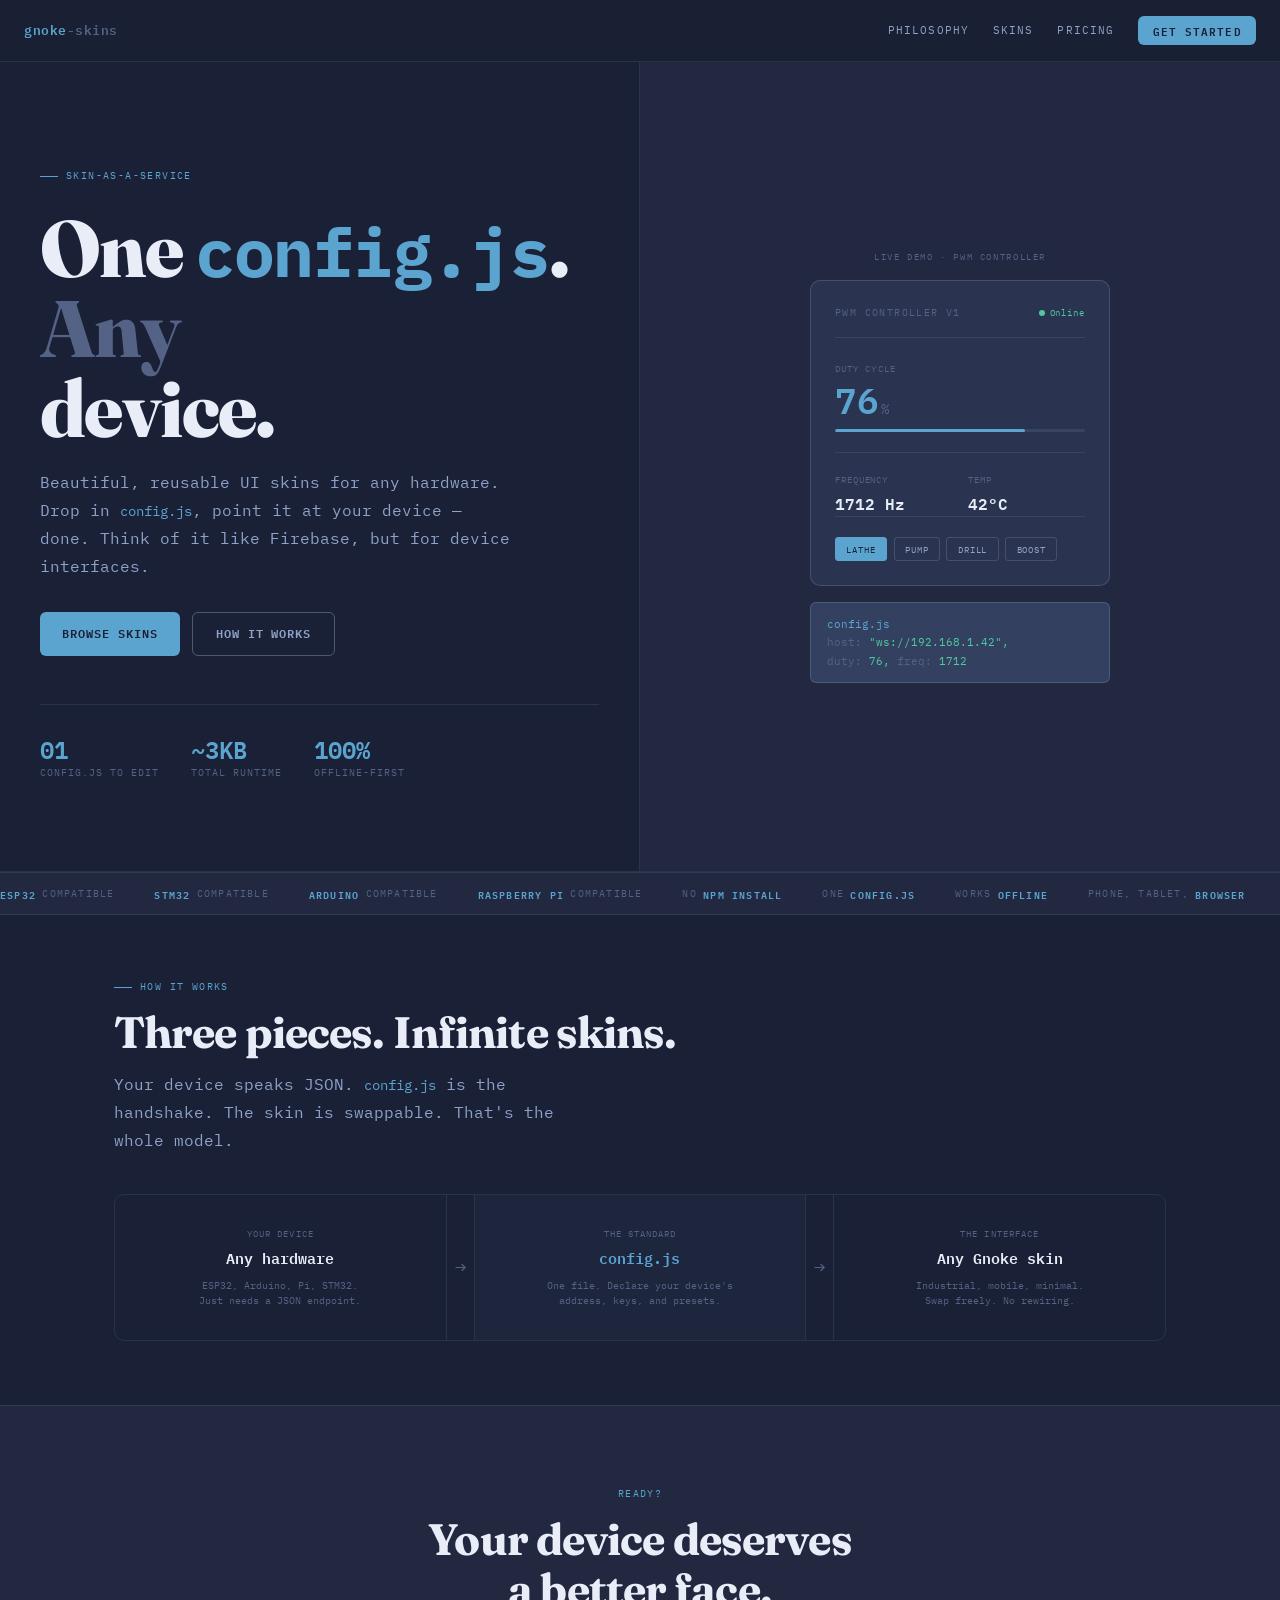
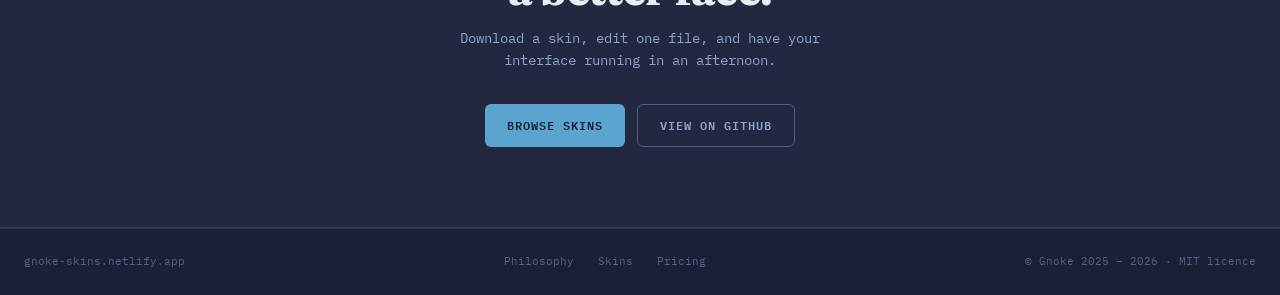
==== index.html @ 3c382c0d "Add files via upload" ====
<!DOCTYPE html>
<html lang="en">
<head>
  <meta charset="UTF-8">
  <meta name="viewport" content="width=device-width, initial-scale=1.0">
  <title>gnoke-skins — UI Skins for Any Device</title>
  <meta name="description" content="Beautiful, reusable UI skins for any hardware. Drop in config.js, connect any device. Like Firebase — but for device interfaces.">
  <link rel="preconnect" href="https://fonts.googleapis.com">
  <link rel="preconnect" href="https://fonts.gstatic.com" crossorigin>
  <link href="https://fonts.googleapis.com/css2?family=IBM+Plex+Mono:wght@400;600&family=Fraunces:opsz,wght@9..144,400;9..144,700;9..144,800&display=swap" rel="stylesheet">
  <link rel="stylesheet" href="theme.css">
  <style>
    /* ── Home-only styles ──────────────────────────────── */

    .hero {
      display: grid;
      grid-template-columns: 1fr 1fr;
      min-height: 90vh;
      border-bottom: 0.5px solid var(--border);
    }
    .hero-content {
      padding: 4rem 2.5rem 3rem;
      display: flex;
      flex-direction: column;
      justify-content: center;
      border-right: 0.5px solid var(--border);
    }
    .hero-content h1 { margin: 0.75rem 0 1.25rem; }
    .hero-content h1 .dim { color: var(--text3); }
    .hero-btn-row { display: flex; gap: 0.75rem; flex-wrap: wrap; margin-top: 2rem; }
    .hero-stats {
      display: flex; gap: 2rem;
      margin-top: 3rem;
      padding-top: 2rem;
      border-top: 0.5px solid var(--border);
    }
    .stat-n { font-size: 1.5rem; font-weight: 600; color: var(--accent); line-height: 1; }
    .stat-l { font-size: 10px; letter-spacing: 0.1em; text-transform: uppercase; color: var(--text3); margin-top: 4px; }

    .hero-demo {
      background: var(--bg2);
      display: flex;
      flex-direction: column;
      align-items: center;
      justify-content: center;
      padding: 3rem 2rem;
      gap: 1rem;
    }
    .demo-eyebrow {
      font-size: 9px; letter-spacing: 0.18em; text-transform: uppercase;
      color: var(--text3); text-align: center;
    }

    .skin-widget {
      width: 100%; max-width: 300px;
      background: var(--bg3);
      border: 0.5px solid var(--border2);
      border-radius: var(--rlg);
      padding: 1.5rem;
    }
    .sw-header {
      display: flex; align-items: center; justify-content: space-between;
      margin-bottom: 1.5rem; padding-bottom: 1rem;
      border-bottom: 0.5px solid var(--border);
    }
    .sw-title { font-size: 10px; letter-spacing: 0.14em; text-transform: uppercase; color: var(--text3); }
    .sw-online { display: flex; align-items: center; gap: 5px; font-size: 9px; letter-spacing: 0.1em; color: var(--green); }
    .sw-dot {
      width: 6px; height: 6px; border-radius: 50%; background: var(--green);
      animation: blink 2s ease-in-out infinite;
    }
    @keyframes blink { 0%,100%{opacity:1} 50%{opacity:0.25} }

    .sw-metric { margin-bottom: 1.25rem; }
    .sw-label { font-size: 9px; letter-spacing: 0.12em; text-transform: uppercase; color: var(--text3); margin-bottom: 5px; }
    .sw-val { font-size: 2.25rem; font-weight: 600; color: var(--accent); line-height: 1; }
    .sw-unit { font-size: 0.9rem; color: var(--text3); margin-left: 2px; }
    .sw-bar-track { height: 3px; background: var(--border); border-radius: 2px; margin-top: 8px; overflow: hidden; }
    .sw-bar-fill  { height: 100%; background: var(--accent); border-radius: 2px; transition: width 0.5s ease; }

    .sw-row {
      display: grid; grid-template-columns: 1fr 1fr; gap: 1rem;
      padding-top: 1.25rem; border-top: 0.5px solid var(--border);
    }
    .sw-mini-label { font-size: 9px; letter-spacing: 0.1em; text-transform: uppercase; color: var(--text3); }
    .sw-mini-val   { font-size: 1rem; font-weight: 600; color: var(--text); margin-top: 3px; }

    .sw-presets {
      display: flex; gap: 0.4rem; flex-wrap: wrap;
      padding-top: 1.25rem; border-top: 0.5px solid var(--border);
    }
    .sw-preset {
      font-size: 9px; letter-spacing: 0.1em; text-transform: uppercase;
      padding: 0.35rem 0.65rem;
      border: 0.5px solid var(--border2);
      border-radius: 3px; color: var(--text2);
      cursor: pointer; transition: all 0.15s; background: none;
      font-family: var(--mono);
    }
    .sw-preset:hover, .sw-preset.active {
      background: var(--accent); color: #1a2035; border-color: var(--accent);
    }

    /* config.js chip */
    .config-chip {
      background: var(--bg4); border: 0.5px solid var(--border2);
      border-radius: var(--r); padding: 0.7rem 1rem;
      font-size: 11px; color: var(--green); line-height: 1.7;
      width: 100%; max-width: 300px;
    }
    .config-key   { color: var(--text3); }
    .config-fname { color: var(--accent); }

    /* ── How it works — 3-col flow ─────────────────────── */
    .how-grid {
      display: grid;
      grid-template-columns: 1fr auto 1fr auto 1fr;
      align-items: center;
      gap: 0;
      border: 0.5px solid var(--border);
      border-radius: var(--rlg);
      overflow: hidden;
      margin-top: 2.5rem;
    }
    .how-node {
      padding: 2rem 1.5rem;
      text-align: center;
    }
    .how-node.hi { background: rgba(91,164,207,0.05); }
    .how-arrow {
      padding: 0 0.5rem;
      color: var(--text3); font-size: 1.2rem;
      border-left: 0.5px solid var(--border);
      border-right: 0.5px solid var(--border);
      align-self: stretch;
      display: flex; align-items: center; justify-content: center;
    }
    .how-label {
      font-size: 9px; letter-spacing: 0.12em; text-transform: uppercase;
      color: var(--text3); margin-bottom: 6px;
    }
    .how-name { font-size: 0.95rem; font-weight: 600; color: var(--text); }
    .how-node.hi .how-name { color: var(--accent); }
    .how-detail { font-size: 10px; color: var(--text3); margin-top: 6px; line-height: 1.5; }

    @media (max-width: 800px) {
      .hero { grid-template-columns: 1fr; min-height: auto; }
      .hero-content { border-right: none; border-bottom: 0.5px solid var(--border); padding: 3rem 1.5rem 2.5rem; }
      .hero-demo { padding: 2.5rem 1.5rem; }
      .how-grid { grid-template-columns: 1fr; }
      .how-arrow { display: none; }
      .how-node { border-bottom: 0.5px solid var(--border); }
      .how-node:last-child { border-bottom: none; }
    }
    @media (max-width: 480px) {
      .hero-stats { gap: 1.5rem; }
    }
  </style>
</head>
<body>

  <!-- NAV -->
  <nav class="site-nav">
    <a class="nav-logo" href="/">gnoke<span>-skins</span></a>
    <div class="nav-links">
      <a href="/philosophy/">Philosophy</a>
      <a href="/skins/">Skins</a>
      <a href="/pricing/">Pricing</a>
      <a href="/pricing/" class="nav-cta">Get started</a>
    </div>
    <button class="nav-hamburger" aria-label="Open menu" aria-expanded="false">
      <span></span><span></span><span></span>
    </button>
  </nav>

  <div class="nav-drawer">
    <a href="/philosophy/">Philosophy</a>
    <a href="/skins/">Skins</a>
    <a href="/pricing/">Pricing</a>
    <a href="/pricing/">Get started →</a>
  </div>

  <main>

    <!-- HERO -->
    <section class="hero">
      <div class="hero-content">
        <div class="tag">Skin-as-a-Service</div>
        <h1>One <code>config.js</code>.<br><span class="dim">Any</span><br>device.</h1>
        <p class="lead">
          Beautiful, reusable UI skins for any hardware.
          Drop in <code>config.js</code>, point it at your device — done.
          Think of it like Firebase, but for device interfaces.
        </p>
        <div class="hero-btn-row">
          <a class="btn btn-primary" href="/skins/">Browse skins</a>
          <a class="btn btn-ghost"   href="/philosophy/">How it works</a>
        </div>
        <div class="hero-stats">
          <div>
            <div class="stat-n">01</div>
            <div class="stat-l">config.js to edit</div>
          </div>
          <div>
            <div class="stat-n">~3KB</div>
            <div class="stat-l">Total runtime</div>
          </div>
          <div>
            <div class="stat-n">100%</div>
            <div class="stat-l">Offline-first</div>
          </div>
        </div>
      </div>

      <!-- LIVE DEMO SKIN -->
      <div class="hero-demo">
        <div class="demo-eyebrow">Live demo · PWM Controller</div>
        <div class="skin-widget">
          <div class="sw-header">
            <div class="sw-title">PWM Controller v1</div>
            <div class="sw-online"><div class="sw-dot"></div>Online</div>
          </div>
          <div class="sw-metric">
            <div class="sw-label">Duty cycle</div>
            <div><span class="sw-val" id="dv">75</span><span class="sw-unit">%</span></div>
            <div class="sw-bar-track"><div class="sw-bar-fill" id="db" style="width:75%"></div></div>
          </div>
          <div class="sw-row">
            <div>
              <div class="sw-mini-label">Frequency</div>
              <div class="sw-mini-val"><span id="fv">1200</span> Hz</div>
            </div>
            <div>
              <div class="sw-mini-label">Temp</div>
              <div class="sw-mini-val"><span id="tv">34</span>°C</div>
            </div>
          </div>
          <div class="sw-presets">
            <button class="sw-preset active" onclick="demoPreset(45,this)">Lathe</button>
            <button class="sw-preset"        onclick="demoPreset(80,this)">Pump</button>
            <button class="sw-preset"        onclick="demoPreset(60,this)">Drill</button>
            <button class="sw-preset"        onclick="demoPreset(95,this)">Boost</button>
          </div>
        </div>
        <div class="config-chip">
          <span class="config-fname">config.js</span><br>
          <span class="config-key">host:</span> <span>"ws://192.168.1.42"</span>,<br>
          <span class="config-key">duty:</span> <span id="jd">75</span>, <span class="config-key">freq:</span> <span id="jf">1200</span>
        </div>
      </div>
    </section>

    <!-- TICKER -->
    <div class="ticker-wrap">
      <div class="ticker-inner">
        <span class="ticker-item"><b>ESP32</b> compatible</span>
        <span class="ticker-item"><b>STM32</b> compatible</span>
        <span class="ticker-item"><b>Arduino</b> compatible</span>
        <span class="ticker-item"><b>Raspberry Pi</b> compatible</span>
        <span class="ticker-item">No <b>npm install</b></span>
        <span class="ticker-item">One <b>config.js</b></span>
        <span class="ticker-item">Works <b>offline</b></span>
        <span class="ticker-item">Phone, tablet, <b>browser</b></span>
        <span class="ticker-item">One <b>HTML file</b></span>
        <span class="ticker-item">Device stays <b>untouched</b></span>
        <!-- duplicate for seamless loop -->
        <span class="ticker-item"><b>ESP32</b> compatible</span>
        <span class="ticker-item"><b>STM32</b> compatible</span>
        <span class="ticker-item"><b>Arduino</b> compatible</span>
        <span class="ticker-item"><b>Raspberry Pi</b> compatible</span>
        <span class="ticker-item">No <b>npm install</b></span>
        <span class="ticker-item">One <b>config.js</b></span>
        <span class="ticker-item">Works <b>offline</b></span>
        <span class="ticker-item">Phone, tablet, <b>browser</b></span>
        <span class="ticker-item">One <b>HTML file</b></span>
        <span class="ticker-item">Device stays <b>untouched</b></span>
      </div>
    </div>

    <!-- HOW IT WORKS -->
    <div class="section">
      <div class="tag">How it works</div>
      <h2>Three pieces. Infinite skins.</h2>
      <p class="lead" style="margin-top:0.75rem">
        Your device speaks JSON. <code>config.js</code> is the handshake. The skin is swappable. That's the whole model.
      </p>
      <div class="how-grid">
        <div class="how-node">
          <div class="how-label">Your device</div>
          <div class="how-name">Any hardware</div>
          <div class="how-detail">ESP32, Arduino, Pi, STM32.<br>Just needs a JSON endpoint.</div>
        </div>
        <div class="how-arrow">→</div>
        <div class="how-node hi">
          <div class="how-label">The standard</div>
          <div class="how-name">config.js</div>
          <div class="how-detail">One file. Declare your device's<br>address, keys, and presets.</div>
        </div>
        <div class="how-arrow">→</div>
        <div class="how-node">
          <div class="how-label">The interface</div>
          <div class="how-name">Any Gnoke skin</div>
          <div class="how-detail">Industrial, mobile, minimal.<br>Swap freely. No rewiring.</div>
        </div>
      </div>
    </div>

    <!-- CTA BAND -->
    <div class="cta-band">
      <div class="tag center">Ready?</div>
      <h2>Your device deserves<br>a better face.</h2>
      <p>Download a skin, edit one file, and have your interface running in an afternoon.</p>
      <div class="cta-buttons">
        <a class="btn btn-primary" href="/skins/">Browse skins</a>
        <a class="btn btn-ghost"   href="https://github.com/edmundsparrow/gnoke-skins" target="_blank" rel="noopener">View on GitHub</a>
      </div>
    </div>

  </main>

  <!-- FOOTER -->
  <footer class="site-footer">
    <span>gnoke-skins.netlify.app</span>
    <nav>
      <a href="/philosophy/">Philosophy</a>
      <a href="/skins/">Skins</a>
      <a href="/pricing/">Pricing</a>
    </nav>
    <span>© Gnoke 2025 – 2026 · MIT licence</span>
  </footer>

  <script src="nav.js"></script>
  <script>
    let _v = 75, _d = 1;
    function demoUpdate(v) {
      v = Math.round(v);
      const f = Math.round(800 + v * 12), t = Math.round(28 + v * 0.18);
      document.getElementById('dv').textContent = v;
      document.getElementById('db').style.width = v + '%';
      document.getElementById('fv').textContent = f;
      document.getElementById('tv').textContent = t;
      document.getElementById('jd').textContent = v;
      document.getElementById('jf').textContent = f;
    }
    setInterval(() => {
      _v += _d * (Math.random() * 1.2 + 0.3);
      if (_v > 83) _d = -1;
      if (_v < 62) _d =  1;
      demoUpdate(_v);
    }, 1100);
    function demoPreset(duty, btn) {
      document.querySelectorAll('.sw-preset').forEach(b => b.classList.remove('active'));
      btn.classList.add('active');
      _v = duty; _d = 1; demoUpdate(duty);
    }
  </script>
</body>
</html>
---- theme.css ----
/* ============================================================
   gnoke-skins  —  theme.css
   Shared reset · tokens · layout primitives · nav · footer
   All pages link: <link rel="stylesheet" href="/theme.css">
   (or "../theme.css" from sub-folders)
   ============================================================ */

/* ── Reset ───────────────────────────────────────────────── */
*, *::before, *::after { box-sizing: border-box; margin: 0; padding: 0; }
html { scroll-behavior: smooth; font-size: 16px; }
img, svg { display: block; max-width: 100%; }
a { color: inherit; text-decoration: none; }
button { cursor: pointer; font-family: inherit; border: none; background: none; }
ul { list-style: none; }

/* ── Design tokens — Navy Cloud ──────────────────────────────
   bg:     deep navy          → surfaces step lighter each layer
   text:   cloud white        → secondary and label grays
   accent: sky-blue           → readable, calm, technical
   ─────────────────────────────────────────────────────────── */
:root {
  --bg:        #1a2035;
  --bg2:       #212840;
  --bg3:       #2a3350;
  --bg4:       #33405f;
  --border:    rgba(180, 210, 255, 0.10);
  --border2:   rgba(180, 210, 255, 0.18);
  --border3:   rgba(180, 210, 255, 0.32);
  --text:      #e8edf7;
  --text2:     #8fa3c8;
  --text3:     #546285;
  --accent:    #5ba4cf;
  --accent-h:  #7ab8dc;
  --green:     #4ec9a0;
  --red:       #e07878;
  --mono:      'IBM Plex Mono', monospace;
  --serif:     'Fraunces', serif;
  --r:         6px;
  --rlg:       10px;
}

/* ── Base ────────────────────────────────────────────────── */
body {
  background: var(--bg);
  color: var(--text);
  font-family: var(--mono);
  line-height: 1.6;
  -webkit-font-smoothing: antialiased;
  min-height: 100vh;
  display: flex;
  flex-direction: column;
}

main { flex: 1; }

/* ── Typography ──────────────────────────────────────────── */
h1 {
  font-family: var(--serif);
  font-size: clamp(2.4rem, 8vw, 5rem);
  font-weight: 800;
  line-height: 1.0;
  letter-spacing: -0.02em;
}
h2 {
  font-family: var(--serif);
  font-size: clamp(1.75rem, 5vw, 2.75rem);
  font-weight: 700;
  letter-spacing: -0.02em;
  line-height: 1.15;
}
h3 {
  font-size: 0.9rem;
  font-weight: 600;
  letter-spacing: 0.02em;
  margin-bottom: 0.5rem;
}
p.lead {
  font-size: 1rem;
  color: var(--text2);
  line-height: 1.75;
  max-width: 480px;
}
code {
  font-family: var(--mono);
  font-size: 0.85em;
  color: var(--accent);
}

/* ── Layout helpers ──────────────────────────────────────── */
.section {
  padding: 4rem 1.5rem;
  max-width: 1100px;
  margin: 0 auto;
}
.page-border {
  border-top: 0.5px solid var(--border);
}

/* ── Tag / eyebrow label ─────────────────────────────────── */
.tag {
  font-size: 10px;
  letter-spacing: 0.14em;
  text-transform: uppercase;
  color: var(--accent);
  margin-bottom: 0.75rem;
  display: flex;
  align-items: center;
  gap: 0.5rem;
}
.tag::before {
  content: '';
  width: 18px;
  height: 1px;
  background: var(--accent);
  display: inline-block;
}
.tag.center { justify-content: center; }
.tag.center::before { display: none; }

/* ── Buttons ─────────────────────────────────────────────── */
.btn {
  display: inline-flex;
  align-items: center;
  gap: 0.5rem;
  font-family: var(--mono);
  font-size: 12px;
  font-weight: 600;
  letter-spacing: 0.08em;
  text-transform: uppercase;
  padding: 0.7rem 1.4rem;
  border-radius: var(--r);
  transition: all 0.15s;
  white-space: nowrap;
}
.btn-primary {
  background: var(--accent);
  color: #1a2035;
}
.btn-primary:hover { background: var(--accent-h); transform: translateY(-1px); }
.btn-ghost {
  border: 0.5px solid var(--border3);
  color: var(--text2);
}
.btn-ghost:hover {
  border-color: var(--text2);
  color: var(--text);
  background: rgba(180, 210, 255, 0.06);
}

/* ── Navigation ──────────────────────────────────────────── */
.site-nav {
  display: flex;
  align-items: center;
  justify-content: space-between;
  padding: 1rem 1.5rem;
  border-bottom: 0.5px solid var(--border);
  background: rgba(26, 32, 53, 0.97);
  position: sticky;
  top: 0;
  z-index: 100;
  backdrop-filter: blur(8px);
  -webkit-backdrop-filter: blur(8px);
}
.nav-logo {
  font-size: 13px;
  font-weight: 600;
  letter-spacing: 0.04em;
  color: var(--accent);
}
.nav-logo span { color: var(--text3); }
.nav-links {
  display: flex;
  align-items: center;
  gap: 1.5rem;
}
.nav-links a {
  font-size: 11px;
  letter-spacing: 0.1em;
  text-transform: uppercase;
  color: var(--text2);
  transition: color 0.15s;
}
.nav-links a:hover,
.nav-links a.active { color: var(--text); }
.nav-links a.active { color: var(--accent); }
.nav-cta {
  background: var(--accent) !important;
  color: #1a2035 !important;
  padding: 0.35rem 0.9rem;
  border-radius: var(--r);
  font-weight: 600 !important;
  transition: background 0.15s !important;
}
.nav-cta:hover { background: var(--accent-h) !important; }

/* Hamburger — hidden on desktop */
.nav-hamburger {
  display: none;
  flex-direction: column;
  gap: 4px;
  padding: 4px;
  cursor: pointer;
  background: none;
  border: none;
}
.nav-hamburger span {
  display: block;
  width: 20px;
  height: 1.5px;
  background: var(--text2);
  border-radius: 1px;
  transition: background 0.15s;
}
/* Mobile nav drawer */
.nav-drawer {
  display: none;
  flex-direction: column;
  gap: 0;
  background: var(--bg2);
  border-bottom: 0.5px solid var(--border2);
  padding: 0.5rem 0;
}
.nav-drawer a {
  font-size: 12px;
  letter-spacing: 0.1em;
  text-transform: uppercase;
  color: var(--text2);
  padding: 0.75rem 1.5rem;
  border-bottom: 0.5px solid var(--border);
  transition: color 0.15s, background 0.15s;
}
.nav-drawer a:last-child { border-bottom: none; }
.nav-drawer a:hover { color: var(--text); background: rgba(180,210,255,0.04); }
.nav-drawer a.active { color: var(--accent); }
.nav-drawer.open { display: flex; }

/* ── Scrolling ticker ────────────────────────────────────── */
.ticker-wrap {
  overflow: hidden;
  border-top: 0.5px solid var(--border);
  border-bottom: 0.5px solid var(--border);
  background: var(--bg2);
  padding: 0.5rem 0;
  white-space: nowrap;
}
.ticker-inner {
  display: inline-flex;
  gap: 2.5rem;
  animation: ticker-scroll 28s linear infinite;
}
.ticker-item {
  font-size: 10px;
  letter-spacing: 0.12em;
  text-transform: uppercase;
  color: var(--text3);
  display: inline-flex;
  align-items: center;
  gap: 0.4rem;
}
.ticker-item b { color: var(--accent); font-weight: 600; }
@keyframes ticker-scroll {
  from { transform: translateX(0); }
  to   { transform: translateX(-50%); }
}

/* ── CTA band ────────────────────────────────────────────── */
.cta-band {
  border-top: 0.5px solid var(--border);
  border-bottom: 0.5px solid var(--border);
  background: var(--bg2);
  padding: 5rem 1.5rem;
  text-align: center;
}
.cta-band h2 { margin: 0.5rem 0 0.75rem; }
.cta-band p {
  color: var(--text2);
  max-width: 400px;
  margin: 0 auto 2rem;
  font-size: 0.875rem;
}
.cta-buttons {
  display: flex;
  gap: 0.75rem;
  justify-content: center;
  flex-wrap: wrap;
}

/* ── Footer ──────────────────────────────────────────────── */
.site-footer {
  padding: 1.5rem;
  border-top: 0.5px solid var(--border);
  display: flex;
  flex-wrap: wrap;
  gap: 1rem;
  align-items: center;
  justify-content: space-between;
  font-size: 11px;
  color: var(--text3);
}
.site-footer a { transition: color 0.15s; }
.site-footer a:hover { color: var(--text2); }
.site-footer nav { display: flex; gap: 1.5rem; }

/* ── Page hero strip (inner pages) ──────────────────────── */
.page-hero {
  padding: 4rem 1.5rem 3rem;
  border-bottom: 0.5px solid var(--border);
  background: var(--bg2);
  max-width: 100%;
}
.page-hero-inner {
  max-width: 1100px;
  margin: 0 auto;
}
.page-hero h1 {
  font-size: clamp(2rem, 6vw, 3.5rem);
  margin: 0.5rem 0 1rem;
}
.page-hero p.lead { margin-top: 0; }

/* ── Responsive ──────────────────────────────────────────── */
@media (max-width: 640px) {
  .nav-links    { display: none; }
  .nav-hamburger { display: flex; }
  .section { padding: 3rem 1rem; }
  h1 { font-size: 2.2rem; }
  h2 { font-size: 1.6rem; }
  .cta-band { padding: 3.5rem 1rem; }
}
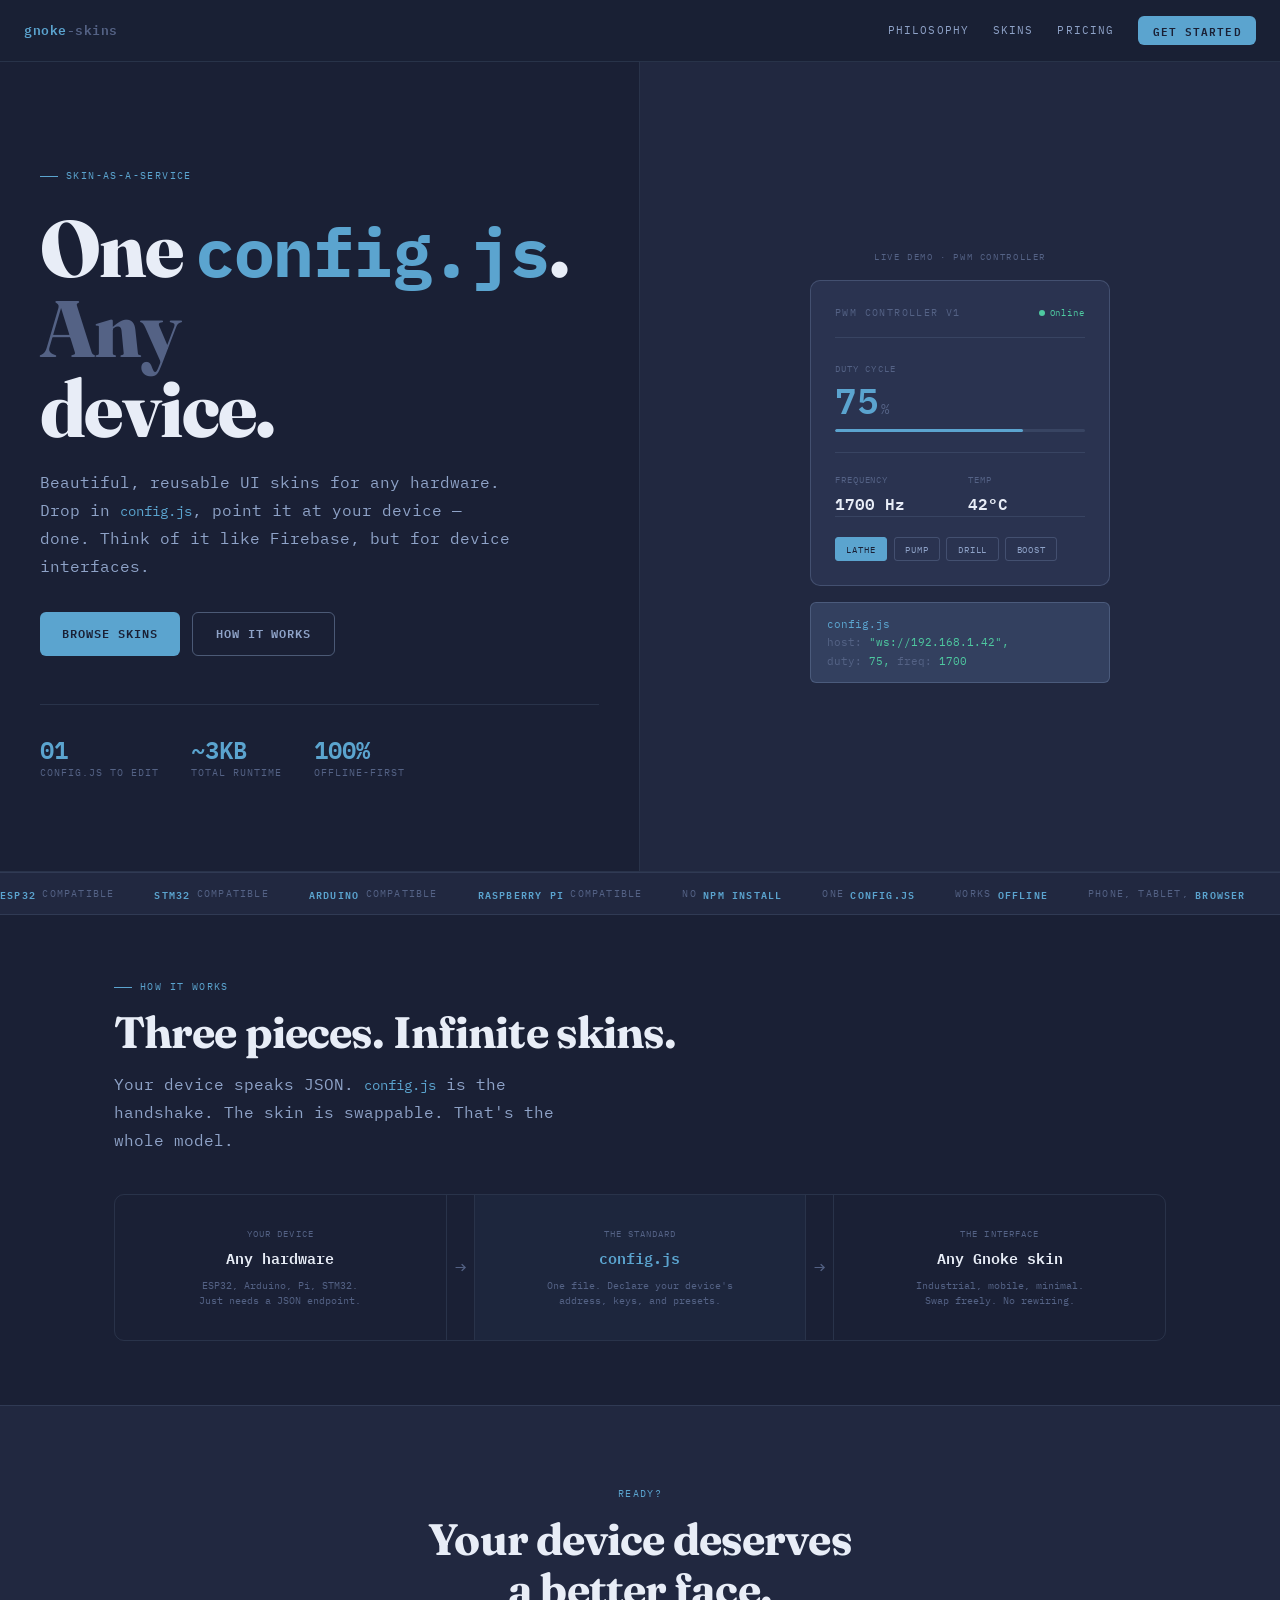
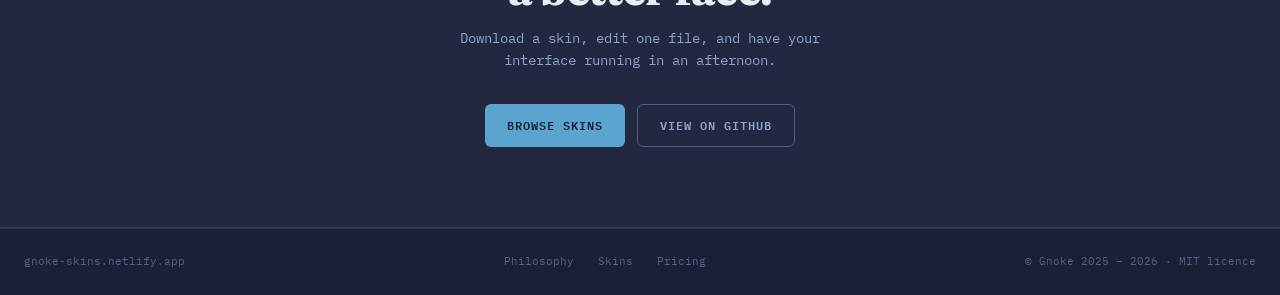
==== commit 94a562e1: "Update index.html" ====
--- a/index.html
+++ b/index.html
@@ -356,3 +356,4 @@
   </script>
 </body>
 </html>
+
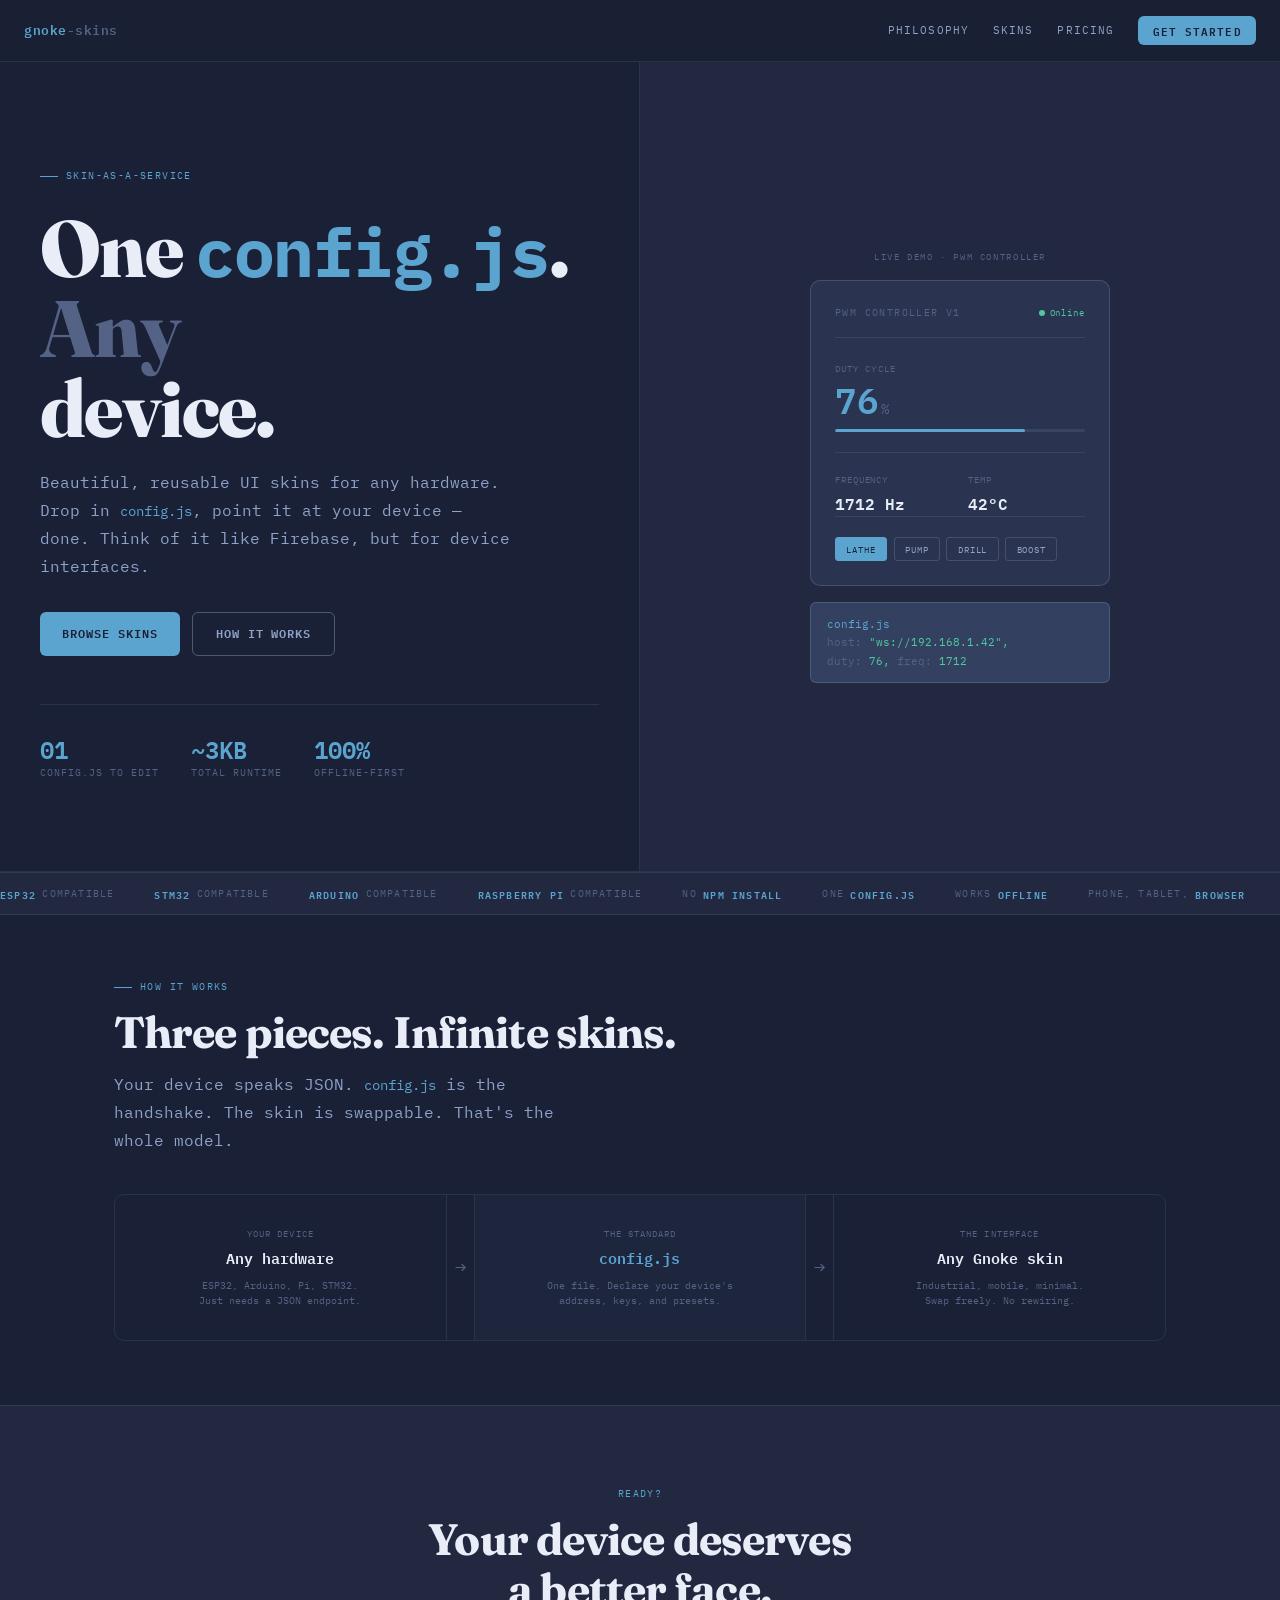
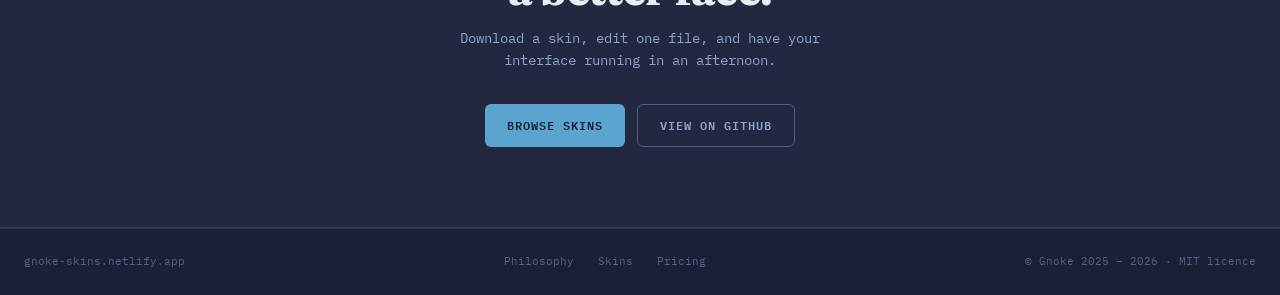
==== commit 4e35e5e4: "Add files via upload" ====
--- a/index.html
+++ b/index.html
@@ -161,12 +161,12 @@
 
   <!-- NAV -->
   <nav class="site-nav">
-    <a class="nav-logo" href="/">gnoke<span>-skins</span></a>
+    <a class="nav-logo" href="./">gnoke<span>-skins</span></a>
     <div class="nav-links">
-      <a href="/philosophy/">Philosophy</a>
-      <a href="/skins/">Skins</a>
-      <a href="/pricing/">Pricing</a>
-      <a href="/pricing/" class="nav-cta">Get started</a>
+      <a href="./philosophy/">Philosophy</a>
+      <a href="./skins/">Skins</a>
+      <a href="./pricing/">Pricing</a>
+      <a href="./pricing/" class="nav-cta">Get started</a>
     </div>
     <button class="nav-hamburger" aria-label="Open menu" aria-expanded="false">
       <span></span><span></span><span></span>
@@ -174,10 +174,10 @@
   </nav>
 
   <div class="nav-drawer">
-    <a href="/philosophy/">Philosophy</a>
-    <a href="/skins/">Skins</a>
-    <a href="/pricing/">Pricing</a>
-    <a href="/pricing/">Get started →</a>
+    <a href="./philosophy/">Philosophy</a>
+    <a href="./skins/">Skins</a>
+    <a href="./pricing/">Pricing</a>
+    <a href="./pricing/">Get started →</a>
   </div>
 
   <main>
@@ -193,8 +193,8 @@
           Think of it like Firebase, but for device interfaces.
         </p>
         <div class="hero-btn-row">
-          <a class="btn btn-primary" href="/skins/">Browse skins</a>
-          <a class="btn btn-ghost"   href="/philosophy/">How it works</a>
+          <a class="btn btn-primary" href="./skins/">Browse skins</a>
+          <a class="btn btn-ghost"   href="./philosophy/">How it works</a>
         </div>
         <div class="hero-stats">
           <div>
@@ -311,7 +311,7 @@
       <h2>Your device deserves<br>a better face.</h2>
       <p>Download a skin, edit one file, and have your interface running in an afternoon.</p>
       <div class="cta-buttons">
-        <a class="btn btn-primary" href="/skins/">Browse skins</a>
+        <a class="btn btn-primary" href="./skins/">Browse skins</a>
         <a class="btn btn-ghost"   href="https://github.com/edmundsparrow/gnoke-skins" target="_blank" rel="noopener">View on GitHub</a>
       </div>
     </div>
@@ -322,9 +322,9 @@
   <footer class="site-footer">
     <span>gnoke-skins.netlify.app</span>
     <nav>
-      <a href="/philosophy/">Philosophy</a>
-      <a href="/skins/">Skins</a>
-      <a href="/pricing/">Pricing</a>
+      <a href="./philosophy/">Philosophy</a>
+      <a href="./skins/">Skins</a>
+      <a href="./pricing/">Pricing</a>
     </nav>
     <span>© Gnoke 2025 – 2026 · MIT licence</span>
   </footer>
@@ -356,4 +356,3 @@
   </script>
 </body>
 </html>
-
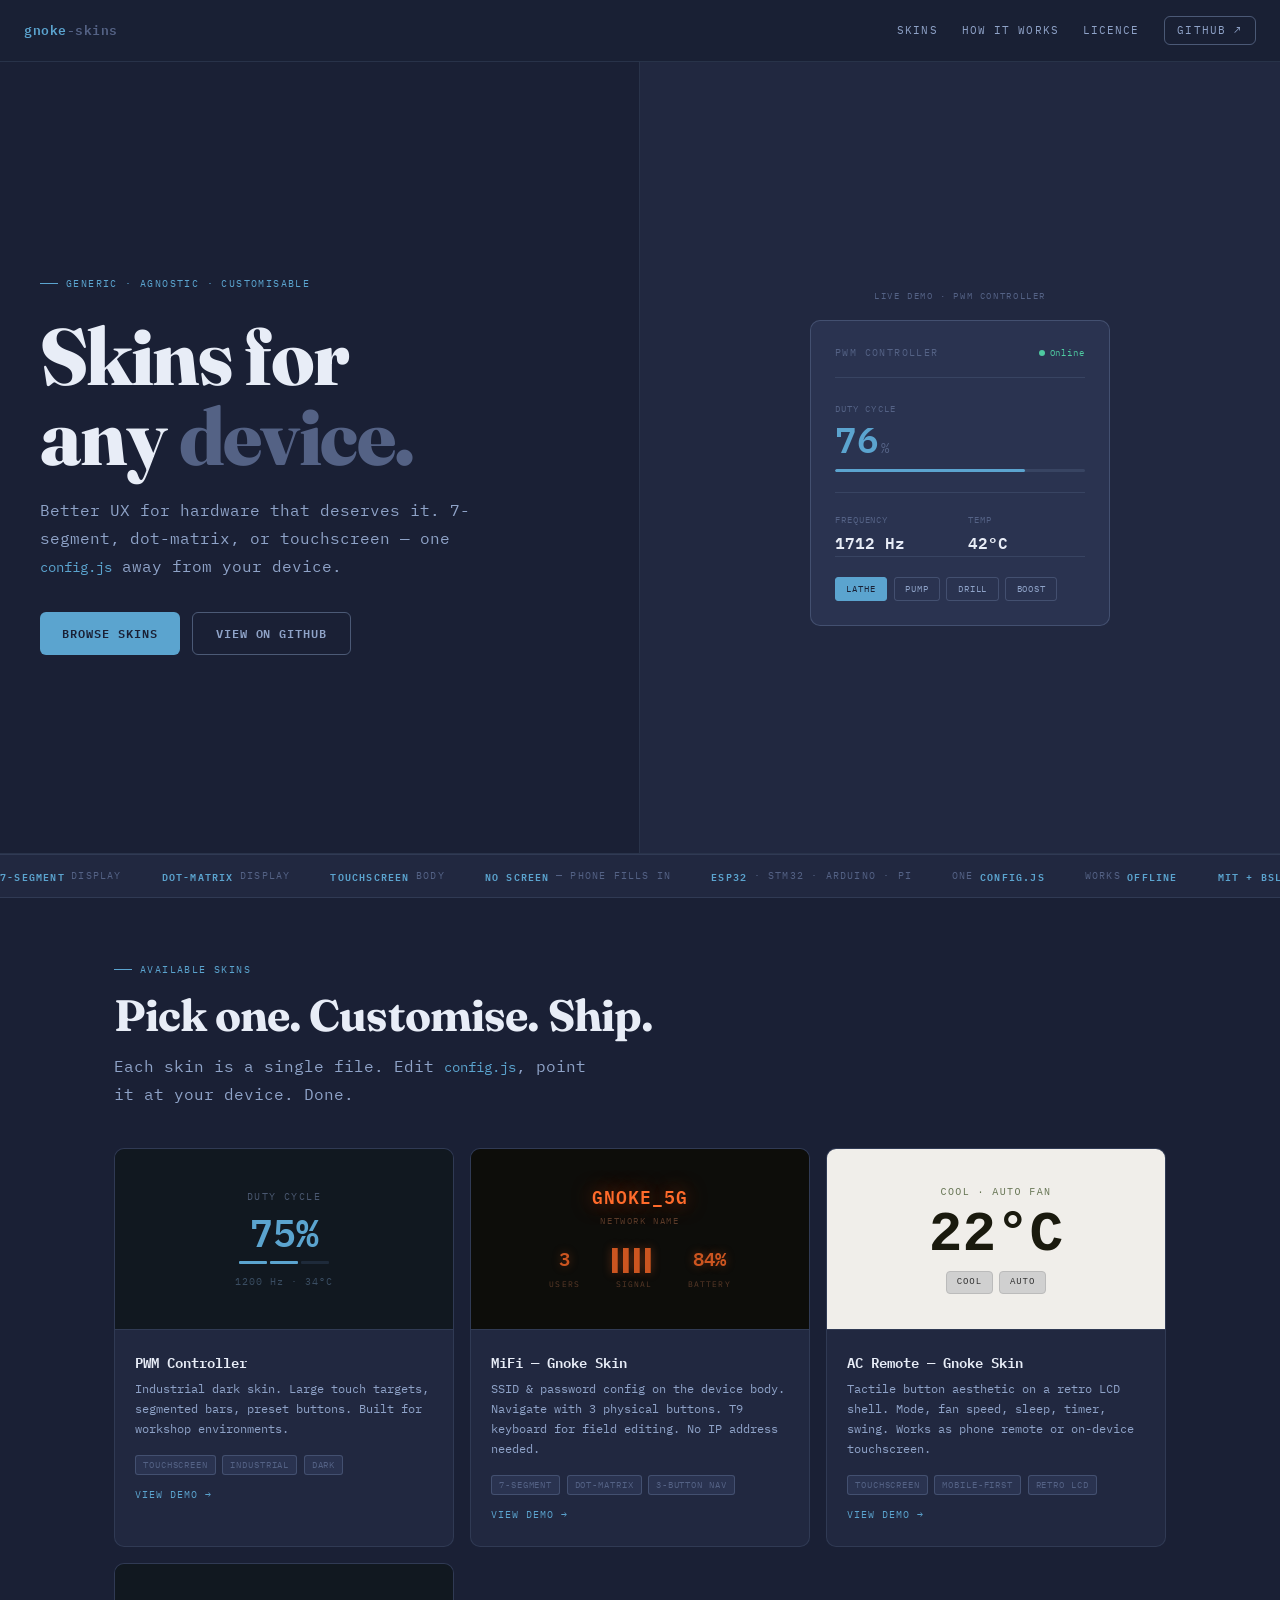
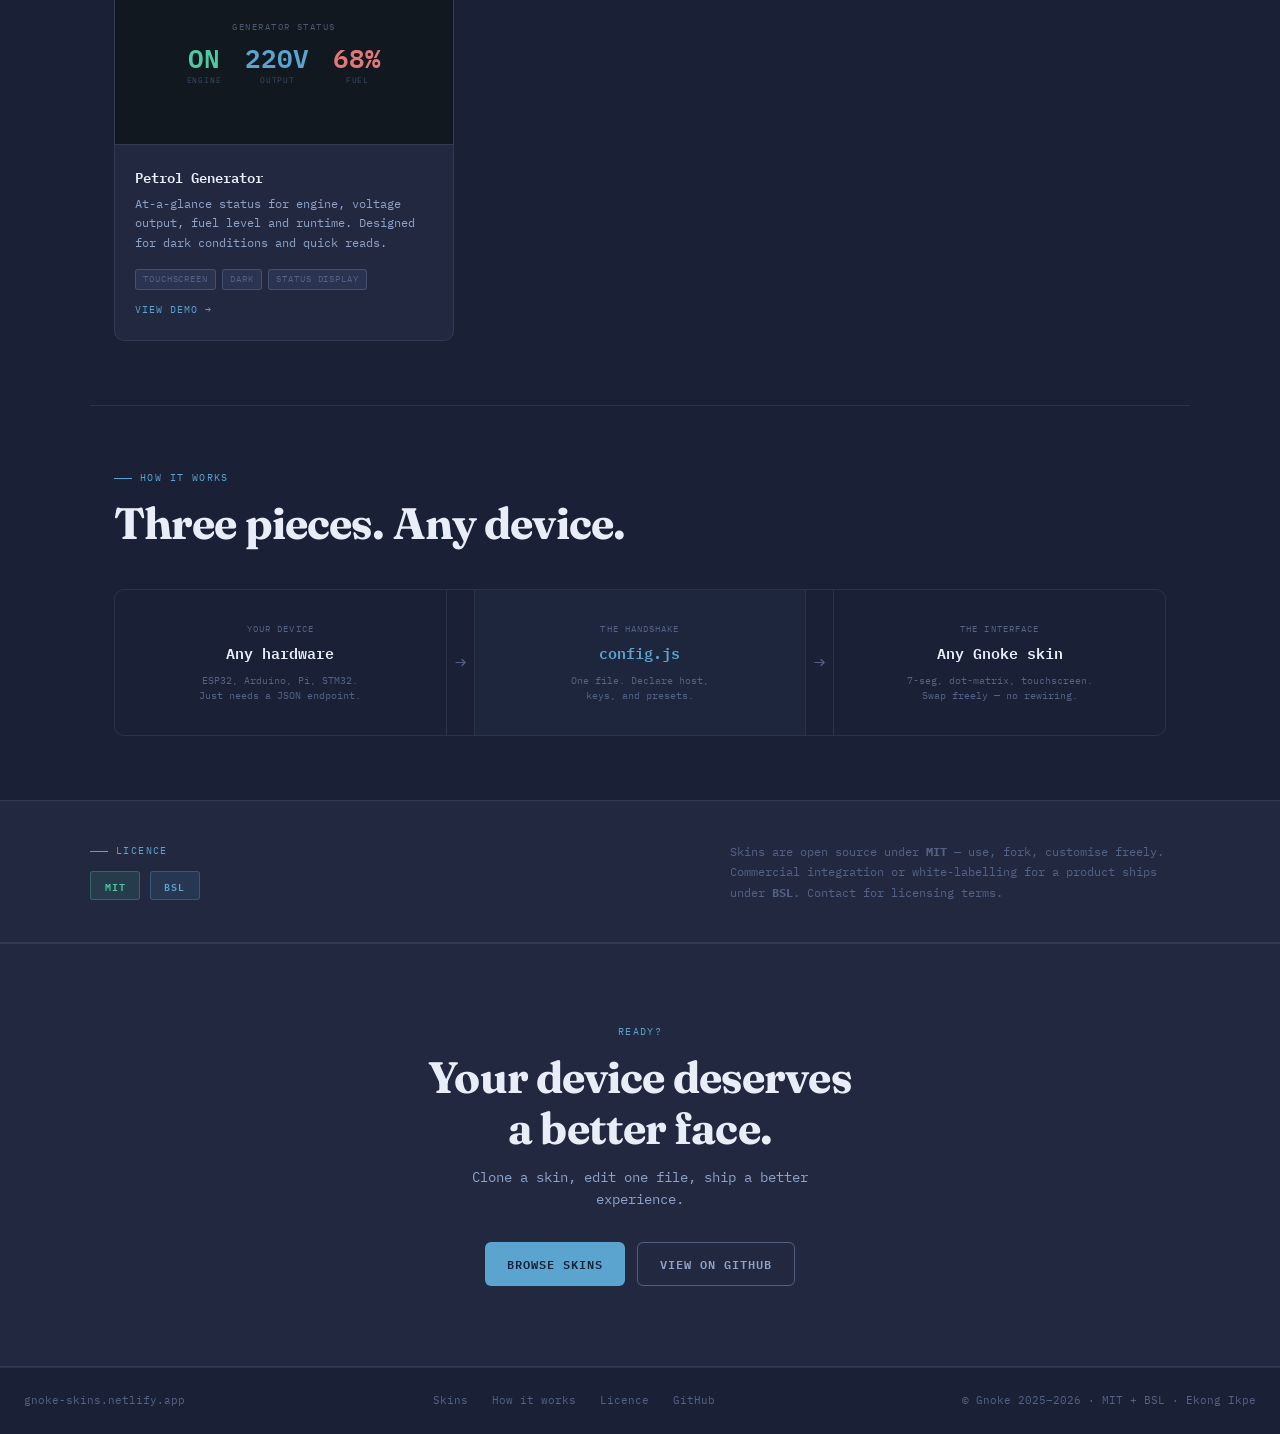
==== commit ef504c53: "Add files via upload" ====
--- a/index.html
+++ b/index.html
@@ -1,358 +1,514 @@
 <!DOCTYPE html>
 <html lang="en">
 <head>
-  <meta charset="UTF-8">
-  <meta name="viewport" content="width=device-width, initial-scale=1.0">
-  <title>gnoke-skins — UI Skins for Any Device</title>
-  <meta name="description" content="Beautiful, reusable UI skins for any hardware. Drop in config.js, connect any device. Like Firebase — but for device interfaces.">
-  <link rel="preconnect" href="https://fonts.googleapis.com">
-  <link rel="preconnect" href="https://fonts.gstatic.com" crossorigin>
-  <link href="https://fonts.googleapis.com/css2?family=IBM+Plex+Mono:wght@400;600&family=Fraunces:opsz,wght@9..144,400;9..144,700;9..144,800&display=swap" rel="stylesheet">
-  <link rel="stylesheet" href="theme.css">
-  <style>
-    /* ── Home-only styles ──────────────────────────────── */
-
-    .hero {
-      display: grid;
-      grid-template-columns: 1fr 1fr;
-      min-height: 90vh;
-      border-bottom: 0.5px solid var(--border);
-    }
-    .hero-content {
-      padding: 4rem 2.5rem 3rem;
-      display: flex;
-      flex-direction: column;
-      justify-content: center;
-      border-right: 0.5px solid var(--border);
-    }
-    .hero-content h1 { margin: 0.75rem 0 1.25rem; }
-    .hero-content h1 .dim { color: var(--text3); }
-    .hero-btn-row { display: flex; gap: 0.75rem; flex-wrap: wrap; margin-top: 2rem; }
-    .hero-stats {
-      display: flex; gap: 2rem;
-      margin-top: 3rem;
-      padding-top: 2rem;
-      border-top: 0.5px solid var(--border);
-    }
-    .stat-n { font-size: 1.5rem; font-weight: 600; color: var(--accent); line-height: 1; }
-    .stat-l { font-size: 10px; letter-spacing: 0.1em; text-transform: uppercase; color: var(--text3); margin-top: 4px; }
-
-    .hero-demo {
-      background: var(--bg2);
-      display: flex;
-      flex-direction: column;
-      align-items: center;
-      justify-content: center;
-      padding: 3rem 2rem;
-      gap: 1rem;
-    }
-    .demo-eyebrow {
-      font-size: 9px; letter-spacing: 0.18em; text-transform: uppercase;
-      color: var(--text3); text-align: center;
-    }
-
-    .skin-widget {
-      width: 100%; max-width: 300px;
-      background: var(--bg3);
-      border: 0.5px solid var(--border2);
-      border-radius: var(--rlg);
-      padding: 1.5rem;
-    }
-    .sw-header {
-      display: flex; align-items: center; justify-content: space-between;
-      margin-bottom: 1.5rem; padding-bottom: 1rem;
-      border-bottom: 0.5px solid var(--border);
-    }
-    .sw-title { font-size: 10px; letter-spacing: 0.14em; text-transform: uppercase; color: var(--text3); }
-    .sw-online { display: flex; align-items: center; gap: 5px; font-size: 9px; letter-spacing: 0.1em; color: var(--green); }
-    .sw-dot {
-      width: 6px; height: 6px; border-radius: 50%; background: var(--green);
-      animation: blink 2s ease-in-out infinite;
-    }
-    @keyframes blink { 0%,100%{opacity:1} 50%{opacity:0.25} }
-
-    .sw-metric { margin-bottom: 1.25rem; }
-    .sw-label { font-size: 9px; letter-spacing: 0.12em; text-transform: uppercase; color: var(--text3); margin-bottom: 5px; }
-    .sw-val { font-size: 2.25rem; font-weight: 600; color: var(--accent); line-height: 1; }
-    .sw-unit { font-size: 0.9rem; color: var(--text3); margin-left: 2px; }
-    .sw-bar-track { height: 3px; background: var(--border); border-radius: 2px; margin-top: 8px; overflow: hidden; }
-    .sw-bar-fill  { height: 100%; background: var(--accent); border-radius: 2px; transition: width 0.5s ease; }
-
-    .sw-row {
-      display: grid; grid-template-columns: 1fr 1fr; gap: 1rem;
-      padding-top: 1.25rem; border-top: 0.5px solid var(--border);
-    }
-    .sw-mini-label { font-size: 9px; letter-spacing: 0.1em; text-transform: uppercase; color: var(--text3); }
-    .sw-mini-val   { font-size: 1rem; font-weight: 600; color: var(--text); margin-top: 3px; }
-
-    .sw-presets {
-      display: flex; gap: 0.4rem; flex-wrap: wrap;
-      padding-top: 1.25rem; border-top: 0.5px solid var(--border);
-    }
-    .sw-preset {
-      font-size: 9px; letter-spacing: 0.1em; text-transform: uppercase;
-      padding: 0.35rem 0.65rem;
-      border: 0.5px solid var(--border2);
-      border-radius: 3px; color: var(--text2);
-      cursor: pointer; transition: all 0.15s; background: none;
-      font-family: var(--mono);
-    }
-    .sw-preset:hover, .sw-preset.active {
-      background: var(--accent); color: #1a2035; border-color: var(--accent);
-    }
-
-    /* config.js chip */
-    .config-chip {
-      background: var(--bg4); border: 0.5px solid var(--border2);
-      border-radius: var(--r); padding: 0.7rem 1rem;
-      font-size: 11px; color: var(--green); line-height: 1.7;
-      width: 100%; max-width: 300px;
-    }
-    .config-key   { color: var(--text3); }
-    .config-fname { color: var(--accent); }
-
-    /* ── How it works — 3-col flow ─────────────────────── */
-    .how-grid {
-      display: grid;
-      grid-template-columns: 1fr auto 1fr auto 1fr;
-      align-items: center;
-      gap: 0;
-      border: 0.5px solid var(--border);
-      border-radius: var(--rlg);
-      overflow: hidden;
-      margin-top: 2.5rem;
-    }
-    .how-node {
-      padding: 2rem 1.5rem;
-      text-align: center;
-    }
-    .how-node.hi { background: rgba(91,164,207,0.05); }
-    .how-arrow {
-      padding: 0 0.5rem;
-      color: var(--text3); font-size: 1.2rem;
-      border-left: 0.5px solid var(--border);
-      border-right: 0.5px solid var(--border);
-      align-self: stretch;
-      display: flex; align-items: center; justify-content: center;
-    }
-    .how-label {
-      font-size: 9px; letter-spacing: 0.12em; text-transform: uppercase;
-      color: var(--text3); margin-bottom: 6px;
-    }
-    .how-name { font-size: 0.95rem; font-weight: 600; color: var(--text); }
-    .how-node.hi .how-name { color: var(--accent); }
-    .how-detail { font-size: 10px; color: var(--text3); margin-top: 6px; line-height: 1.5; }
-
-    @media (max-width: 800px) {
-      .hero { grid-template-columns: 1fr; min-height: auto; }
-      .hero-content { border-right: none; border-bottom: 0.5px solid var(--border); padding: 3rem 1.5rem 2.5rem; }
-      .hero-demo { padding: 2.5rem 1.5rem; }
-      .how-grid { grid-template-columns: 1fr; }
-      .how-arrow { display: none; }
-      .how-node { border-bottom: 0.5px solid var(--border); }
-      .how-node:last-child { border-bottom: none; }
-    }
-    @media (max-width: 480px) {
-      .hero-stats { gap: 1.5rem; }
-    }
-  </style>
+<meta charset="UTF-8">
+<meta name="viewport" content="width=device-width,initial-scale=1.0">
+<title>gnoke-skins — UI skins for any device</title>
+<meta name="description" content="Generic, agnostic UI skins for hardware devices. 7-segment, dot-matrix, touchscreen — one config.js away.">
+<link rel="preconnect" href="https://fonts.googleapis.com">
+<link rel="preconnect" href="https://fonts.gstatic.com" crossorigin>
+<link href="https://fonts.googleapis.com/css2?family=IBM+Plex+Mono:wght@400;600&family=Fraunces:opsz,wght@9..144,400;9..144,700;9..144,800&display=swap" rel="stylesheet">
+<style>
+*,*::before,*::after{box-sizing:border-box;margin:0;padding:0}
+html{scroll-behavior:smooth;font-size:16px}
+img,svg{display:block;max-width:100%}
+a{color:inherit;text-decoration:none}
+button{cursor:pointer;font-family:inherit;border:none;background:none}
+ul{list-style:none}
+
+:root{
+  --bg:#1a2035;--bg2:#212840;--bg3:#2a3350;--bg4:#33405f;
+  --border:rgba(180,210,255,.10);--border2:rgba(180,210,255,.18);--border3:rgba(180,210,255,.32);
+  --text:#e8edf7;--text2:#8fa3c8;--text3:#546285;
+  --accent:#5ba4cf;--accent-h:#7ab8dc;--green:#4ec9a0;--red:#e07878;
+  --mono:'IBM Plex Mono',monospace;--serif:'Fraunces',serif;
+  --r:6px;--rlg:10px;
+}
+
+body{background:var(--bg);color:var(--text);font-family:var(--mono);line-height:1.6;-webkit-font-smoothing:antialiased;min-height:100vh;display:flex;flex-direction:column}
+main{flex:1}
+h1{font-family:var(--serif);font-size:clamp(2.4rem,8vw,5rem);font-weight:800;line-height:1.0;letter-spacing:-.02em}
+h2{font-family:var(--serif);font-size:clamp(1.75rem,5vw,2.75rem);font-weight:700;letter-spacing:-.02em;line-height:1.15}
+h3{font-size:.9rem;font-weight:600;letter-spacing:.02em;margin-bottom:.5rem}
+p.lead{font-size:1rem;color:var(--text2);line-height:1.75;max-width:480px}
+code{font-family:var(--mono);font-size:.85em;color:var(--accent)}
+.section{padding:4rem 1.5rem;max-width:1100px;margin:0 auto}
+.tag{font-size:10px;letter-spacing:.14em;text-transform:uppercase;color:var(--accent);margin-bottom:.75rem;display:flex;align-items:center;gap:.5rem}
+.tag::before{content:'';width:18px;height:1px;background:var(--accent);display:inline-block}
+.tag.center{justify-content:center}
+.tag.center::before{display:none}
+
+/* Nav */
+.site-nav{display:flex;align-items:center;justify-content:space-between;padding:1rem 1.5rem;border-bottom:.5px solid var(--border);background:rgba(26,32,53,.97);position:sticky;top:0;z-index:100;backdrop-filter:blur(8px)}
+.nav-logo{font-size:13px;font-weight:600;letter-spacing:.04em;color:var(--accent)}
+.nav-logo span{color:var(--text3)}
+.nav-links{display:flex;align-items:center;gap:1.5rem}
+.nav-links a{font-size:11px;letter-spacing:.1em;text-transform:uppercase;color:var(--text2);transition:color .15s}
+.nav-links a:hover{color:var(--text)}
+.nav-gh{border:.5px solid var(--border3);color:var(--text2)!important;padding:.3rem .8rem;border-radius:var(--r);font-size:11px!important;transition:all .15s!important}
+.nav-gh:hover{border-color:var(--text2)!important;color:var(--text)!important}
+.nav-hamburger{display:none;flex-direction:column;gap:4px;padding:4px}
+.nav-hamburger span{display:block;width:20px;height:1.5px;background:var(--text2);border-radius:1px}
+.nav-drawer{display:none;flex-direction:column;background:var(--bg2);border-bottom:.5px solid var(--border2);padding:.5rem 0}
+.nav-drawer a{font-size:12px;letter-spacing:.1em;text-transform:uppercase;color:var(--text2);padding:.75rem 1.5rem;border-bottom:.5px solid var(--border);transition:color .15s}
+.nav-drawer a:last-child{border-bottom:none}
+.nav-drawer a:hover{color:var(--text)}
+.nav-drawer.open{display:flex}
+
+/* Buttons */
+.btn{display:inline-flex;align-items:center;gap:.5rem;font-family:var(--mono);font-size:12px;font-weight:600;letter-spacing:.08em;text-transform:uppercase;padding:.7rem 1.4rem;border-radius:var(--r);transition:all .15s;white-space:nowrap}
+.btn-primary{background:var(--accent);color:#1a2035}
+.btn-primary:hover{background:var(--accent-h);transform:translateY(-1px)}
+.btn-ghost{border:.5px solid var(--border3);color:var(--text2)}
+.btn-ghost:hover{border-color:var(--text2);color:var(--text);background:rgba(180,210,255,.06)}
+
+/* Hero */
+.hero{display:grid;grid-template-columns:1fr 1fr;min-height:88vh;border-bottom:.5px solid var(--border)}
+.hero-content{padding:4rem 2.5rem 3rem;display:flex;flex-direction:column;justify-content:center;border-right:.5px solid var(--border)}
+.hero-content h1{margin:.75rem 0 1.25rem}
+.hero-content h1 .dim{color:var(--text3)}
+.hero-btn-row{display:flex;gap:.75rem;flex-wrap:wrap;margin-top:2rem}
+.hero-demo{background:var(--bg2);display:flex;flex-direction:column;align-items:center;justify-content:center;padding:3rem 2rem;gap:1rem}
+.demo-eyebrow{font-size:9px;letter-spacing:.18em;text-transform:uppercase;color:var(--text3);text-align:center}
+
+/* Ticker */
+.ticker-wrap{overflow:hidden;border-top:.5px solid var(--border);border-bottom:.5px solid var(--border);background:var(--bg2);padding:.5rem 0;white-space:nowrap}
+.ticker-inner{display:inline-flex;gap:2.5rem;animation:tick 28s linear infinite}
+.ticker-item{font-size:10px;letter-spacing:.12em;text-transform:uppercase;color:var(--text3);display:inline-flex;align-items:center;gap:.4rem}
+.ticker-item b{color:var(--accent);font-weight:600}
+@keyframes tick{from{transform:translateX(0)}to{transform:translateX(-50%)}}
+
+/* Skins grid */
+.skins-grid{display:grid;grid-template-columns:repeat(auto-fit,minmax(280px,1fr));gap:1rem;margin-top:2.5rem}
+.skin-card{border:.5px solid var(--border);border-radius:var(--rlg);overflow:hidden;transition:border-color .2s,transform .2s;background:var(--bg2)}
+.skin-card:hover{border-color:var(--border3);transform:translateY(-3px)}
+.skin-preview{height:180px;display:flex;align-items:center;justify-content:center}
+.skin-preview.dark{background:#111820}
+.skin-preview.light{background:#f0eeea}
+.skin-preview.seg{background:#0d0d0a}
+.skin-info{padding:1.25rem;border-top:.5px solid var(--border)}
+.skin-name{font-size:.9rem;font-weight:600;margin-bottom:.35rem}
+.skin-desc{font-size:.78rem;color:var(--text2);line-height:1.6;margin-bottom:1rem}
+.skin-tags{display:flex;gap:.4rem;flex-wrap:wrap}
+.skin-tag{font-size:9px;letter-spacing:.1em;text-transform:uppercase;padding:2px 7px;border-radius:3px;background:var(--bg3);border:.5px solid var(--border2);color:var(--text3)}
+.skin-link{font-size:10px;letter-spacing:.1em;text-transform:uppercase;color:var(--accent);margin-top:.75rem;display:inline-block;transition:color .15s}
+.skin-link:hover{color:var(--accent-h)}
+
+/* How it works */
+.how-grid{display:grid;grid-template-columns:1fr auto 1fr auto 1fr;align-items:center;border:.5px solid var(--border);border-radius:var(--rlg);overflow:hidden;margin-top:2.5rem}
+.how-node{padding:2rem 1.5rem;text-align:center}
+.how-node.hi{background:rgba(91,164,207,.05)}
+.how-arrow{padding:0 .5rem;color:var(--text3);font-size:1.2rem;border-left:.5px solid var(--border);border-right:.5px solid var(--border);align-self:stretch;display:flex;align-items:center;justify-content:center}
+.how-label{font-size:9px;letter-spacing:.12em;text-transform:uppercase;color:var(--text3);margin-bottom:6px}
+.how-name{font-size:.95rem;font-weight:600;color:var(--text)}
+.how-node.hi .how-name{color:var(--accent)}
+.how-detail{font-size:10px;color:var(--text3);margin-top:6px;line-height:1.5}
+
+/* Licence band */
+.lic-band{border-top:.5px solid var(--border);border-bottom:.5px solid var(--border);background:var(--bg2);padding:2.5rem 1.5rem}
+.lic-inner{max-width:1100px;margin:0 auto;display:flex;flex-wrap:wrap;gap:1.5rem;align-items:center;justify-content:space-between}
+.lic-pills{display:flex;gap:.6rem;flex-wrap:wrap}
+.lic-pill{font-size:10px;letter-spacing:.1em;text-transform:uppercase;padding:.35rem .85rem;border-radius:3px;font-weight:600}
+.lic-pill.mit{background:rgba(78,201,160,.12);color:var(--green);border:.5px solid rgba(78,201,160,.3)}
+.lic-pill.bsl{background:rgba(91,164,207,.12);color:var(--accent);border:.5px solid rgba(91,164,207,.3)}
+.lic-note{font-size:.78rem;color:var(--text3);max-width:460px;line-height:1.65}
+
+/* CTA band */
+.cta-band{border-top:.5px solid var(--border);border-bottom:.5px solid var(--border);background:var(--bg2);padding:5rem 1.5rem;text-align:center}
+.cta-band h2{margin:.5rem 0 .75rem}
+.cta-band p{color:var(--text2);max-width:400px;margin:0 auto 2rem;font-size:.875rem}
+.cta-buttons{display:flex;gap:.75rem;justify-content:center;flex-wrap:wrap}
+
+/* Footer */
+.site-footer{padding:1.5rem;border-top:.5px solid var(--border);display:flex;flex-wrap:wrap;gap:1rem;align-items:center;justify-content:space-between;font-size:11px;color:var(--text3)}
+.site-footer a:hover{color:var(--text2)}
+.site-footer nav{display:flex;gap:1.5rem}
+
+/* Live demo widget */
+.skin-widget{width:100%;max-width:300px;background:var(--bg3);border:.5px solid var(--border2);border-radius:var(--rlg);padding:1.5rem}
+.sw-header{display:flex;align-items:center;justify-content:space-between;margin-bottom:1.5rem;padding-bottom:1rem;border-bottom:.5px solid var(--border)}
+.sw-title{font-size:10px;letter-spacing:.14em;text-transform:uppercase;color:var(--text3)}
+.sw-online{display:flex;align-items:center;gap:5px;font-size:9px;letter-spacing:.1em;color:var(--green)}
+.sw-dot{width:6px;height:6px;border-radius:50%;background:var(--green);animation:blink 2s ease-in-out infinite}
+@keyframes blink{0%,100%{opacity:1}50%{opacity:.25}}
+.sw-metric{margin-bottom:1.25rem}
+.sw-label{font-size:9px;letter-spacing:.12em;text-transform:uppercase;color:var(--text3);margin-bottom:5px}
+.sw-val{font-size:2.25rem;font-weight:600;color:var(--accent);line-height:1}
+.sw-unit{font-size:.9rem;color:var(--text3);margin-left:2px}
+.sw-bar-track{height:3px;background:var(--border);border-radius:2px;margin-top:8px;overflow:hidden}
+.sw-bar-fill{height:100%;background:var(--accent);border-radius:2px;transition:width .5s ease}
+.sw-row{display:grid;grid-template-columns:1fr 1fr;gap:1rem;padding-top:1.25rem;border-top:.5px solid var(--border)}
+.sw-mini-label{font-size:9px;letter-spacing:.1em;text-transform:uppercase;color:var(--text3)}
+.sw-mini-val{font-size:1rem;font-weight:600;color:var(--text);margin-top:3px}
+.sw-presets{display:flex;gap:.4rem;flex-wrap:wrap;padding-top:1.25rem;border-top:.5px solid var(--border)}
+.sw-preset{font-size:9px;letter-spacing:.1em;text-transform:uppercase;padding:.35rem .65rem;border:.5px solid var(--border2);border-radius:3px;color:var(--text2);cursor:pointer;transition:all .15s;background:none;font-family:var(--mono)}
+.sw-preset:hover,.sw-preset.active{background:var(--accent);color:#1a2035;border-color:var(--accent)}
+
+/* 7-seg demo */
+.seg-demo{font-family:'IBM Plex Mono',monospace;text-align:center;padding:1.5rem}
+.seg-num{font-size:3.5rem;font-weight:600;color:#ff6b2b;letter-spacing:.1em;text-shadow:0 0 20px rgba(255,107,43,.5),0 0 40px rgba(255,107,43,.2);line-height:1}
+.seg-label{font-size:9px;letter-spacing:.18em;text-transform:uppercase;color:#5a3a28;margin-top:.5rem}
+.seg-row{display:flex;justify-content:center;gap:2rem;margin-top:1rem}
+.seg-small{text-align:center}
+.seg-small-num{font-size:1.2rem;font-weight:600;color:#cc5520;text-shadow:0 0 10px rgba(204,85,32,.4)}
+.seg-small-lbl{font-size:8px;letter-spacing:.14em;text-transform:uppercase;color:#5a3a28;margin-top:3px}
+
+/* Responsive */
+@media(max-width:800px){
+  .hero{grid-template-columns:1fr;min-height:auto}
+  .hero-content{border-right:none;border-bottom:.5px solid var(--border);padding:3rem 1.5rem 2.5rem}
+  .hero-demo{padding:2.5rem 1.5rem}
+  .how-grid{grid-template-columns:1fr}
+  .how-arrow{display:none}
+  .how-node{border-bottom:.5px solid var(--border)}
+  .how-node:last-child{border-bottom:none}
+}
+@media(max-width:640px){
+  .nav-links{display:none}
+  .nav-hamburger{display:flex}
+  .section{padding:3rem 1rem}
+  h1{font-size:2.2rem}
+  h2{font-size:1.6rem}
+  .cta-band{padding:3.5rem 1rem}
+  .lic-inner{flex-direction:column;align-items:flex-start}
+}
+</style>
 </head>
 <body>
 
-  <!-- NAV -->
-  <nav class="site-nav">
-    <a class="nav-logo" href="./">gnoke<span>-skins</span></a>
-    <div class="nav-links">
-      <a href="./philosophy/">Philosophy</a>
-      <a href="./skins/">Skins</a>
-      <a href="./pricing/">Pricing</a>
-      <a href="./pricing/" class="nav-cta">Get started</a>
-    </div>
-    <button class="nav-hamburger" aria-label="Open menu" aria-expanded="false">
-      <span></span><span></span><span></span>
-    </button>
+<!-- NAV -->
+<nav class="site-nav">
+  <a class="nav-logo" href="#">gnoke<span>-skins</span></a>
+  <div class="nav-links">
+    <a href="#skins">Skins</a>
+    <a href="#how">How it works</a>
+    <a href="#licence">Licence</a>
+    <a class="nav-gh" href="https://github.com/edmundsparrow/gnoke-skins" target="_blank" rel="noopener">GitHub ↗</a>
+  </div>
+  <button class="nav-hamburger" aria-label="Open menu" aria-expanded="false">
+    <span></span><span></span><span></span>
+  </button>
+</nav>
+<div class="nav-drawer">
+  <a href="#skins">Skins</a>
+  <a href="#how">How it works</a>
+  <a href="#licence">Licence</a>
+  <a href="https://github.com/edmundsparrow/gnoke-skins" target="_blank" rel="noopener">GitHub ↗</a>
+</div>
+
+<main>
+
+  <!-- HERO -->
+  <section class="hero">
+    <div class="hero-content">
+      <div class="tag">Generic · Agnostic · Customisable</div>
+      <h1>Skins for<br>any <span class="dim">device.</span></h1>
+      <p class="lead">
+        Better UX for hardware that deserves it.
+        7-segment, dot-matrix, or touchscreen —
+        one <code>config.js</code> away from your device.
+      </p>
+      <div class="hero-btn-row">
+        <a class="btn btn-primary" href="#skins">Browse skins</a>
+        <a class="btn btn-ghost" href="https://github.com/edmundsparrow/gnoke-skins" target="_blank" rel="noopener">View on GitHub</a>
+      </div>
+    </div>
+    <div class="hero-demo">
+      <div class="demo-eyebrow">Live demo · PWM Controller</div>
+      <div class="skin-widget">
+        <div class="sw-header">
+          <div class="sw-title">PWM Controller</div>
+          <div class="sw-online"><div class="sw-dot"></div>Online</div>
+        </div>
+        <div class="sw-metric">
+          <div class="sw-label">Duty cycle</div>
+          <div><span class="sw-val" id="dv">75</span><span class="sw-unit">%</span></div>
+          <div class="sw-bar-track"><div class="sw-bar-fill" id="db" style="width:75%"></div></div>
+        </div>
+        <div class="sw-row">
+          <div>
+            <div class="sw-mini-label">Frequency</div>
+            <div class="sw-mini-val"><span id="fv">1200</span> Hz</div>
+          </div>
+          <div>
+            <div class="sw-mini-label">Temp</div>
+            <div class="sw-mini-val"><span id="tv">34</span>°C</div>
+          </div>
+        </div>
+        <div class="sw-presets">
+          <button class="sw-preset active" onclick="demoPreset(45,this)">Lathe</button>
+          <button class="sw-preset" onclick="demoPreset(80,this)">Pump</button>
+          <button class="sw-preset" onclick="demoPreset(60,this)">Drill</button>
+          <button class="sw-preset" onclick="demoPreset(95,this)">Boost</button>
+        </div>
+      </div>
+    </div>
+  </section>
+
+  <!-- TICKER -->
+  <div class="ticker-wrap">
+    <div class="ticker-inner">
+      <span class="ticker-item"><b>7-segment</b> display</span>
+      <span class="ticker-item"><b>Dot-matrix</b> display</span>
+      <span class="ticker-item"><b>Touchscreen</b> body</span>
+      <span class="ticker-item"><b>No screen</b> — phone fills in</span>
+      <span class="ticker-item"><b>ESP32</b> · STM32 · Arduino · Pi</span>
+      <span class="ticker-item">One <b>config.js</b></span>
+      <span class="ticker-item">Works <b>offline</b></span>
+      <span class="ticker-item"><b>MIT + BSL</b> licensed</span>
+      <span class="ticker-item">Single <b>HTML file</b></span>
+      <span class="ticker-item">Device stays <b>untouched</b></span>
+      <!-- duplicate for seamless loop -->
+      <span class="ticker-item"><b>7-segment</b> display</span>
+      <span class="ticker-item"><b>Dot-matrix</b> display</span>
+      <span class="ticker-item"><b>Touchscreen</b> body</span>
+      <span class="ticker-item"><b>No screen</b> — phone fills in</span>
+      <span class="ticker-item"><b>ESP32</b> · STM32 · Arduino · Pi</span>
+      <span class="ticker-item">One <b>config.js</b></span>
+      <span class="ticker-item">Works <b>offline</b></span>
+      <span class="ticker-item"><b>MIT + BSL</b> licensed</span>
+      <span class="ticker-item">Single <b>HTML file</b></span>
+      <span class="ticker-item">Device stays <b>untouched</b></span>
+    </div>
+  </div>
+
+  <!-- SKINS -->
+  <div class="section" id="skins">
+    <div class="tag">Available skins</div>
+    <h2>Pick one. Customise. Ship.</h2>
+    <p class="lead" style="margin-top:.75rem">
+      Each skin is a single file. Edit <code>config.js</code>, point it at your device. Done.
+    </p>
+
+    <div class="skins-grid">
+
+      <!-- PWM1 -->
+      <div class="skin-card">
+        <div class="skin-preview dark">
+          <div style="text-align:center;font-family:'IBM Plex Mono',monospace">
+            <div style="font-size:10px;letter-spacing:.14em;text-transform:uppercase;color:#4a5870;margin-bottom:8px">Duty cycle</div>
+            <div style="font-size:2.4rem;font-weight:600;color:#5ba4cf;line-height:1">75%</div>
+            <div style="margin-top:10px;display:flex;gap:3px;justify-content:center">
+              <div style="width:28px;height:3px;background:#5ba4cf;border-radius:1px"></div>
+              <div style="width:28px;height:3px;background:#5ba4cf;border-radius:1px"></div>
+              <div style="width:28px;height:3px;background:#1e2a3a;border-radius:1px"></div>
+            </div>
+            <div style="margin-top:10px;font-size:10px;color:#3a4d62;letter-spacing:.1em">1200 Hz · 34°C</div>
+          </div>
+        </div>
+        <div class="skin-info">
+          <div class="skin-name">PWM Controller</div>
+          <div class="skin-desc">Industrial dark skin. Large touch targets, segmented bars, preset buttons. Built for workshop environments.</div>
+          <div class="skin-tags">
+            <span class="skin-tag">Touchscreen</span>
+            <span class="skin-tag">Industrial</span>
+            <span class="skin-tag">Dark</span>
+          </div>
+          <a class="skin-link" href="./pwm1/" target="_blank">View demo →</a>
+        </div>
+      </div>
+
+      <!-- MiFi -->
+      <div class="skin-card">
+        <div class="skin-preview seg">
+          <div class="seg-demo">
+            <div class="seg-num" id="seg-ssid" style="font-size:1.1rem;letter-spacing:.06em;color:#ff6b2b">GNOKE_5G</div>
+            <div class="seg-label">Network name</div>
+            <div class="seg-row">
+              <div class="seg-small">
+                <div class="seg-small-num" id="seg-users">3</div>
+                <div class="seg-small-lbl">Users</div>
+              </div>
+              <div class="seg-small">
+                <div class="seg-small-num" id="seg-sig">▌▌▌▌</div>
+                <div class="seg-small-lbl">Signal</div>
+              </div>
+              <div class="seg-small">
+                <div class="seg-small-num" id="seg-bat">84%</div>
+                <div class="seg-small-lbl">Battery</div>
+              </div>
+            </div>
+          </div>
+        </div>
+        <div class="skin-info">
+          <div class="skin-name">MiFi — Gnoke Skin</div>
+          <div class="skin-desc">SSID & password config on the device body. Navigate with 3 physical buttons. T9 keyboard for field editing. No IP address needed.</div>
+          <div class="skin-tags">
+            <span class="skin-tag">7-segment</span>
+            <span class="skin-tag">Dot-matrix</span>
+            <span class="skin-tag">3-button nav</span>
+          </div>
+          <a class="skin-link" href="./mifi/" target="_blank">View demo →</a>
+        </div>
+      </div>
+
+      <!-- AC Remote -->
+      <div class="skin-card">
+        <div class="skin-preview light">
+          <div style="text-align:center;font-family:'Courier New',monospace">
+            <div style="font-size:10px;letter-spacing:.14em;text-transform:uppercase;color:#6a7858;margin-bottom:6px">Cool · Auto fan</div>
+            <div style="font-size:3.5rem;font-weight:bold;color:#1a1a0e;line-height:1">22°C</div>
+            <div style="margin-top:8px;display:flex;gap:6px;justify-content:center">
+              <div style="padding:3px 10px;background:#d0d0d0;border:1px solid #bbb;border-radius:4px;font-size:9px;color:#333;letter-spacing:.1em;text-transform:uppercase">cool</div>
+              <div style="padding:3px 10px;background:#d0d0d0;border:1px solid #bbb;border-radius:4px;font-size:9px;color:#333;letter-spacing:.1em;text-transform:uppercase">auto</div>
+            </div>
+          </div>
+        </div>
+        <div class="skin-info">
+          <div class="skin-name">AC Remote — Gnoke Skin</div>
+          <div class="skin-desc">Tactile button aesthetic on a retro LCD shell. Mode, fan speed, sleep, timer, swing. Works as phone remote or on-device touchscreen.</div>
+          <div class="skin-tags">
+            <span class="skin-tag">Touchscreen</span>
+            <span class="skin-tag">Mobile-first</span>
+            <span class="skin-tag">Retro LCD</span>
+          </div>
+          <a class="skin-link" href="./ac-remote/" target="_blank">View demo →</a>
+        </div>
+      </div>
+
+      <!-- Petrol Gen -->
+      <div class="skin-card">
+        <div class="skin-preview dark">
+          <div style="text-align:center;font-family:'IBM Plex Mono',monospace">
+            <div style="font-size:9px;letter-spacing:.16em;text-transform:uppercase;color:#4a5870;margin-bottom:10px">Generator status</div>
+            <div style="display:flex;gap:1.5rem;justify-content:center">
+              <div style="text-align:center">
+                <div style="font-size:1.6rem;font-weight:600;color:#4ec9a0;line-height:1">ON</div>
+                <div style="font-size:8px;letter-spacing:.1em;text-transform:uppercase;color:#3a4d62;margin-top:4px">Engine</div>
+              </div>
+              <div style="text-align:center">
+                <div style="font-size:1.6rem;font-weight:600;color:#5ba4cf;line-height:1">220V</div>
+                <div style="font-size:8px;letter-spacing:.1em;text-transform:uppercase;color:#3a4d62;margin-top:4px">Output</div>
+              </div>
+              <div style="text-align:center">
+                <div style="font-size:1.6rem;font-weight:600;color:#e07878;line-height:1">68%</div>
+                <div style="font-size:8px;letter-spacing:.1em;text-transform:uppercase;color:#3a4d62;margin-top:4px">Fuel</div>
+              </div>
+            </div>
+          </div>
+        </div>
+        <div class="skin-info">
+          <div class="skin-name">Petrol Generator</div>
+          <div class="skin-desc">At-a-glance status for engine, voltage output, fuel level and runtime. Designed for dark conditions and quick reads.</div>
+          <div class="skin-tags">
+            <span class="skin-tag">Touchscreen</span>
+            <span class="skin-tag">Dark</span>
+            <span class="skin-tag">Status display</span>
+          </div>
+          <a class="skin-link" href="./petrol-gen/" target="_blank">View demo →</a>
+        </div>
+      </div>
+
+    </div>
+  </div>
+
+  <!-- HOW IT WORKS -->
+  <div class="section" id="how" style="border-top:.5px solid var(--border)">
+    <div class="tag">How it works</div>
+    <h2>Three pieces. Any device.</h2>
+    <div class="how-grid">
+      <div class="how-node">
+        <div class="how-label">Your device</div>
+        <div class="how-name">Any hardware</div>
+        <div class="how-detail">ESP32, Arduino, Pi, STM32.<br>Just needs a JSON endpoint.</div>
+      </div>
+      <div class="how-arrow">→</div>
+      <div class="how-node hi">
+        <div class="how-label">The handshake</div>
+        <div class="how-name">config.js</div>
+        <div class="how-detail">One file. Declare host,<br>keys, and presets.</div>
+      </div>
+      <div class="how-arrow">→</div>
+      <div class="how-node">
+        <div class="how-label">The interface</div>
+        <div class="how-name">Any Gnoke skin</div>
+        <div class="how-detail">7-seg, dot-matrix, touchscreen.<br>Swap freely — no rewiring.</div>
+      </div>
+    </div>
+  </div>
+
+  <!-- LICENCE -->
+  <div class="lic-band" id="licence">
+    <div class="lic-inner">
+      <div>
+        <div class="tag">Licence</div>
+        <div class="lic-pills">
+          <span class="lic-pill mit">MIT</span>
+          <span class="lic-pill bsl">BSL</span>
+        </div>
+      </div>
+      <div class="lic-note">
+        Skins are open source under <strong>MIT</strong> — use, fork, customise freely.
+        Commercial integration or white-labelling for a product ships under <strong>BSL</strong>.
+        Contact for licensing terms.
+      </div>
+    </div>
+  </div>
+
+  <!-- CTA -->
+  <div class="cta-band">
+    <div class="tag center">Ready?</div>
+    <h2>Your device deserves<br>a better face.</h2>
+    <p>Clone a skin, edit one file, ship a better experience.</p>
+    <div class="cta-buttons">
+      <a class="btn btn-primary" href="#skins">Browse skins</a>
+      <a class="btn btn-ghost" href="https://github.com/edmundsparrow/gnoke-skins" target="_blank" rel="noopener">View on GitHub</a>
+    </div>
+  </div>
+
+</main>
+
+<!-- FOOTER -->
+<footer class="site-footer">
+  <span>gnoke-skins.netlify.app</span>
+  <nav>
+    <a href="#skins">Skins</a>
+    <a href="#how">How it works</a>
+    <a href="#licence">Licence</a>
+    <a href="https://github.com/edmundsparrow/gnoke-skins" target="_blank" rel="noopener">GitHub</a>
   </nav>
-
-  <div class="nav-drawer">
-    <a href="./philosophy/">Philosophy</a>
-    <a href="./skins/">Skins</a>
-    <a href="./pricing/">Pricing</a>
-    <a href="./pricing/">Get started →</a>
-  </div>
-
-  <main>
-
-    <!-- HERO -->
-    <section class="hero">
-      <div class="hero-content">
-        <div class="tag">Skin-as-a-Service</div>
-        <h1>One <code>config.js</code>.<br><span class="dim">Any</span><br>device.</h1>
-        <p class="lead">
-          Beautiful, reusable UI skins for any hardware.
-          Drop in <code>config.js</code>, point it at your device — done.
-          Think of it like Firebase, but for device interfaces.
-        </p>
-        <div class="hero-btn-row">
-          <a class="btn btn-primary" href="./skins/">Browse skins</a>
-          <a class="btn btn-ghost"   href="./philosophy/">How it works</a>
-        </div>
-        <div class="hero-stats">
-          <div>
-            <div class="stat-n">01</div>
-            <div class="stat-l">config.js to edit</div>
-          </div>
-          <div>
-            <div class="stat-n">~3KB</div>
-            <div class="stat-l">Total runtime</div>
-          </div>
-          <div>
-            <div class="stat-n">100%</div>
-            <div class="stat-l">Offline-first</div>
-          </div>
-        </div>
-      </div>
-
-      <!-- LIVE DEMO SKIN -->
-      <div class="hero-demo">
-        <div class="demo-eyebrow">Live demo · PWM Controller</div>
-        <div class="skin-widget">
-          <div class="sw-header">
-            <div class="sw-title">PWM Controller v1</div>
-            <div class="sw-online"><div class="sw-dot"></div>Online</div>
-          </div>
-          <div class="sw-metric">
-            <div class="sw-label">Duty cycle</div>
-            <div><span class="sw-val" id="dv">75</span><span class="sw-unit">%</span></div>
-            <div class="sw-bar-track"><div class="sw-bar-fill" id="db" style="width:75%"></div></div>
-          </div>
-          <div class="sw-row">
-            <div>
-              <div class="sw-mini-label">Frequency</div>
-              <div class="sw-mini-val"><span id="fv">1200</span> Hz</div>
-            </div>
-            <div>
-              <div class="sw-mini-label">Temp</div>
-              <div class="sw-mini-val"><span id="tv">34</span>°C</div>
-            </div>
-          </div>
-          <div class="sw-presets">
-            <button class="sw-preset active" onclick="demoPreset(45,this)">Lathe</button>
-            <button class="sw-preset"        onclick="demoPreset(80,this)">Pump</button>
-            <button class="sw-preset"        onclick="demoPreset(60,this)">Drill</button>
-            <button class="sw-preset"        onclick="demoPreset(95,this)">Boost</button>
-          </div>
-        </div>
-        <div class="config-chip">
-          <span class="config-fname">config.js</span><br>
-          <span class="config-key">host:</span> <span>"ws://192.168.1.42"</span>,<br>
-          <span class="config-key">duty:</span> <span id="jd">75</span>, <span class="config-key">freq:</span> <span id="jf">1200</span>
-        </div>
-      </div>
-    </section>
-
-    <!-- TICKER -->
-    <div class="ticker-wrap">
-      <div class="ticker-inner">
-        <span class="ticker-item"><b>ESP32</b> compatible</span>
-        <span class="ticker-item"><b>STM32</b> compatible</span>
-        <span class="ticker-item"><b>Arduino</b> compatible</span>
-        <span class="ticker-item"><b>Raspberry Pi</b> compatible</span>
-        <span class="ticker-item">No <b>npm install</b></span>
-        <span class="ticker-item">One <b>config.js</b></span>
-        <span class="ticker-item">Works <b>offline</b></span>
-        <span class="ticker-item">Phone, tablet, <b>browser</b></span>
-        <span class="ticker-item">One <b>HTML file</b></span>
-        <span class="ticker-item">Device stays <b>untouched</b></span>
-        <!-- duplicate for seamless loop -->
-        <span class="ticker-item"><b>ESP32</b> compatible</span>
-        <span class="ticker-item"><b>STM32</b> compatible</span>
-        <span class="ticker-item"><b>Arduino</b> compatible</span>
-        <span class="ticker-item"><b>Raspberry Pi</b> compatible</span>
-        <span class="ticker-item">No <b>npm install</b></span>
-        <span class="ticker-item">One <b>config.js</b></span>
-        <span class="ticker-item">Works <b>offline</b></span>
-        <span class="ticker-item">Phone, tablet, <b>browser</b></span>
-        <span class="ticker-item">One <b>HTML file</b></span>
-        <span class="ticker-item">Device stays <b>untouched</b></span>
-      </div>
-    </div>
-
-    <!-- HOW IT WORKS -->
-    <div class="section">
-      <div class="tag">How it works</div>
-      <h2>Three pieces. Infinite skins.</h2>
-      <p class="lead" style="margin-top:0.75rem">
-        Your device speaks JSON. <code>config.js</code> is the handshake. The skin is swappable. That's the whole model.
-      </p>
-      <div class="how-grid">
-        <div class="how-node">
-          <div class="how-label">Your device</div>
-          <div class="how-name">Any hardware</div>
-          <div class="how-detail">ESP32, Arduino, Pi, STM32.<br>Just needs a JSON endpoint.</div>
-        </div>
-        <div class="how-arrow">→</div>
-        <div class="how-node hi">
-          <div class="how-label">The standard</div>
-          <div class="how-name">config.js</div>
-          <div class="how-detail">One file. Declare your device's<br>address, keys, and presets.</div>
-        </div>
-        <div class="how-arrow">→</div>
-        <div class="how-node">
-          <div class="how-label">The interface</div>
-          <div class="how-name">Any Gnoke skin</div>
-          <div class="how-detail">Industrial, mobile, minimal.<br>Swap freely. No rewiring.</div>
-        </div>
-      </div>
-    </div>
-
-    <!-- CTA BAND -->
-    <div class="cta-band">
-      <div class="tag center">Ready?</div>
-      <h2>Your device deserves<br>a better face.</h2>
-      <p>Download a skin, edit one file, and have your interface running in an afternoon.</p>
-      <div class="cta-buttons">
-        <a class="btn btn-primary" href="./skins/">Browse skins</a>
-        <a class="btn btn-ghost"   href="https://github.com/edmundsparrow/gnoke-skins" target="_blank" rel="noopener">View on GitHub</a>
-      </div>
-    </div>
-
-  </main>
-
-  <!-- FOOTER -->
-  <footer class="site-footer">
-    <span>gnoke-skins.netlify.app</span>
-    <nav>
-      <a href="./philosophy/">Philosophy</a>
-      <a href="./skins/">Skins</a>
-      <a href="./pricing/">Pricing</a>
-    </nav>
-    <span>© Gnoke 2025 – 2026 · MIT licence</span>
-  </footer>
-
-  <script src="nav.js"></script>
-  <script>
-    let _v = 75, _d = 1;
-    function demoUpdate(v) {
-      v = Math.round(v);
-      const f = Math.round(800 + v * 12), t = Math.round(28 + v * 0.18);
-      document.getElementById('dv').textContent = v;
-      document.getElementById('db').style.width = v + '%';
-      document.getElementById('fv').textContent = f;
-      document.getElementById('tv').textContent = t;
-      document.getElementById('jd').textContent = v;
-      document.getElementById('jf').textContent = f;
-    }
-    setInterval(() => {
-      _v += _d * (Math.random() * 1.2 + 0.3);
-      if (_v > 83) _d = -1;
-      if (_v < 62) _d =  1;
-      demoUpdate(_v);
-    }, 1100);
-    function demoPreset(duty, btn) {
-      document.querySelectorAll('.sw-preset').forEach(b => b.classList.remove('active'));
-      btn.classList.add('active');
-      _v = duty; _d = 1; demoUpdate(duty);
-    }
-  </script>
+  <span>© Gnoke 2025–2026 · MIT + BSL · Ekong Ikpe</span>
+</footer>
+
+<script>
+// Nav hamburger
+const ham = document.querySelector('.nav-hamburger');
+const drawer = document.querySelector('.nav-drawer');
+ham.addEventListener('click', () => {
+  const open = drawer.classList.toggle('open');
+  ham.setAttribute('aria-expanded', open);
+});
+drawer.querySelectorAll('a').forEach(a => a.addEventListener('click', () => drawer.classList.remove('open')));
+
+// Live PWM demo
+let _v = 75, _d = 1;
+function demoUpdate(v) {
+  v = Math.round(v);
+  const f = Math.round(800 + v * 12), t = Math.round(28 + v * 0.18);
+  document.getElementById('dv').textContent = v;
+  document.getElementById('db').style.width = v + '%';
+  document.getElementById('fv').textContent = f;
+  document.getElementById('tv').textContent = t;
+}
+setInterval(() => {
+  _v += _d * (Math.random() * 1.2 + 0.3);
+  if (_v > 83) _d = -1;
+  if (_v < 62) _d = 1;
+  demoUpdate(_v);
+}, 1100);
+function demoPreset(duty, btn) {
+  document.querySelectorAll('.sw-preset').forEach(b => b.classList.remove('active'));
+  btn.classList.add('active');
+  _v = duty; _d = 1; demoUpdate(duty);
+}
+
+// MiFi seg display flicker
+const bats = ['72%','73%','74%','75%','76%','77%','76%','75%'];
+let bi = 0;
+setInterval(() => {
+  bi = (bi + 1) % bats.length;
+  document.getElementById('seg-bat').textContent = bats[bi];
+}, 3000);
+</script>
 </body>
 </html>
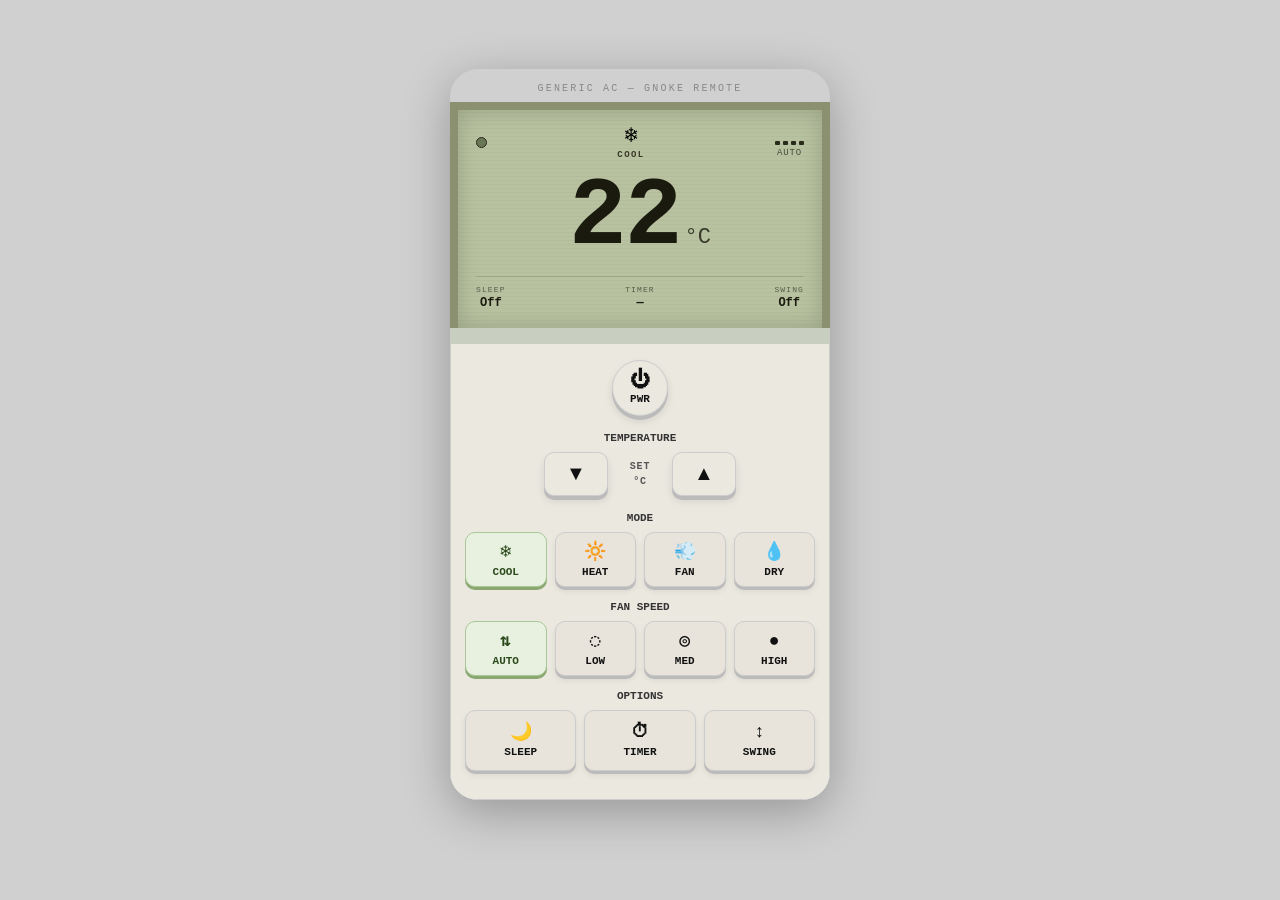
==== commit 8cf6cca4: "Add files via upload" ====
--- a/index.html
+++ b/index.html
@@ -2,513 +2,289 @@
 <html lang="en">
 <head>
 <meta charset="UTF-8">
-<meta name="viewport" content="width=device-width,initial-scale=1.0">
-<title>gnoke-skins — UI skins for any device</title>
-<meta name="description" content="Generic, agnostic UI skins for hardware devices. 7-segment, dot-matrix, touchscreen — one config.js away.">
-<link rel="preconnect" href="https://fonts.googleapis.com">
-<link rel="preconnect" href="https://fonts.gstatic.com" crossorigin>
-<link href="https://fonts.googleapis.com/css2?family=IBM+Plex+Mono:wght@400;600&family=Fraunces:opsz,wght@9..144,400;9..144,700;9..144,800&display=swap" rel="stylesheet">
+<meta name="viewport" content="width=device-width,initial-scale=1.0,maximum-scale=1.0">
+<title>AC Remote — Gnoke Skin</title>
 <style>
-*,*::before,*::after{box-sizing:border-box;margin:0;padding:0}
-html{scroll-behavior:smooth;font-size:16px}
-img,svg{display:block;max-width:100%}
-a{color:inherit;text-decoration:none}
-button{cursor:pointer;font-family:inherit;border:none;background:none}
-ul{list-style:none}
-
-:root{
-  --bg:#1a2035;--bg2:#212840;--bg3:#2a3350;--bg4:#33405f;
-  --border:rgba(180,210,255,.10);--border2:rgba(180,210,255,.18);--border3:rgba(180,210,255,.32);
-  --text:#e8edf7;--text2:#8fa3c8;--text3:#546285;
-  --accent:#5ba4cf;--accent-h:#7ab8dc;--green:#4ec9a0;--red:#e07878;
-  --mono:'IBM Plex Mono',monospace;--serif:'Fraunces',serif;
-  --r:6px;--rlg:10px;
-}
-
-body{background:var(--bg);color:var(--text);font-family:var(--mono);line-height:1.6;-webkit-font-smoothing:antialiased;min-height:100vh;display:flex;flex-direction:column}
-main{flex:1}
-h1{font-family:var(--serif);font-size:clamp(2.4rem,8vw,5rem);font-weight:800;line-height:1.0;letter-spacing:-.02em}
-h2{font-family:var(--serif);font-size:clamp(1.75rem,5vw,2.75rem);font-weight:700;letter-spacing:-.02em;line-height:1.15}
-h3{font-size:.9rem;font-weight:600;letter-spacing:.02em;margin-bottom:.5rem}
-p.lead{font-size:1rem;color:var(--text2);line-height:1.75;max-width:480px}
-code{font-family:var(--mono);font-size:.85em;color:var(--accent)}
-.section{padding:4rem 1.5rem;max-width:1100px;margin:0 auto}
-.tag{font-size:10px;letter-spacing:.14em;text-transform:uppercase;color:var(--accent);margin-bottom:.75rem;display:flex;align-items:center;gap:.5rem}
-.tag::before{content:'';width:18px;height:1px;background:var(--accent);display:inline-block}
-.tag.center{justify-content:center}
-.tag.center::before{display:none}
-
-/* Nav */
-.site-nav{display:flex;align-items:center;justify-content:space-between;padding:1rem 1.5rem;border-bottom:.5px solid var(--border);background:rgba(26,32,53,.97);position:sticky;top:0;z-index:100;backdrop-filter:blur(8px)}
-.nav-logo{font-size:13px;font-weight:600;letter-spacing:.04em;color:var(--accent)}
-.nav-logo span{color:var(--text3)}
-.nav-links{display:flex;align-items:center;gap:1.5rem}
-.nav-links a{font-size:11px;letter-spacing:.1em;text-transform:uppercase;color:var(--text2);transition:color .15s}
-.nav-links a:hover{color:var(--text)}
-.nav-gh{border:.5px solid var(--border3);color:var(--text2)!important;padding:.3rem .8rem;border-radius:var(--r);font-size:11px!important;transition:all .15s!important}
-.nav-gh:hover{border-color:var(--text2)!important;color:var(--text)!important}
-.nav-hamburger{display:none;flex-direction:column;gap:4px;padding:4px}
-.nav-hamburger span{display:block;width:20px;height:1.5px;background:var(--text2);border-radius:1px}
-.nav-drawer{display:none;flex-direction:column;background:var(--bg2);border-bottom:.5px solid var(--border2);padding:.5rem 0}
-.nav-drawer a{font-size:12px;letter-spacing:.1em;text-transform:uppercase;color:var(--text2);padding:.75rem 1.5rem;border-bottom:.5px solid var(--border);transition:color .15s}
-.nav-drawer a:last-child{border-bottom:none}
-.nav-drawer a:hover{color:var(--text)}
-.nav-drawer.open{display:flex}
-
-/* Buttons */
-.btn{display:inline-flex;align-items:center;gap:.5rem;font-family:var(--mono);font-size:12px;font-weight:600;letter-spacing:.08em;text-transform:uppercase;padding:.7rem 1.4rem;border-radius:var(--r);transition:all .15s;white-space:nowrap}
-.btn-primary{background:var(--accent);color:#1a2035}
-.btn-primary:hover{background:var(--accent-h);transform:translateY(-1px)}
-.btn-ghost{border:.5px solid var(--border3);color:var(--text2)}
-.btn-ghost:hover{border-color:var(--text2);color:var(--text);background:rgba(180,210,255,.06)}
-
-/* Hero */
-.hero{display:grid;grid-template-columns:1fr 1fr;min-height:88vh;border-bottom:.5px solid var(--border)}
-.hero-content{padding:4rem 2.5rem 3rem;display:flex;flex-direction:column;justify-content:center;border-right:.5px solid var(--border)}
-.hero-content h1{margin:.75rem 0 1.25rem}
-.hero-content h1 .dim{color:var(--text3)}
-.hero-btn-row{display:flex;gap:.75rem;flex-wrap:wrap;margin-top:2rem}
-.hero-demo{background:var(--bg2);display:flex;flex-direction:column;align-items:center;justify-content:center;padding:3rem 2rem;gap:1rem}
-.demo-eyebrow{font-size:9px;letter-spacing:.18em;text-transform:uppercase;color:var(--text3);text-align:center}
-
-/* Ticker */
-.ticker-wrap{overflow:hidden;border-top:.5px solid var(--border);border-bottom:.5px solid var(--border);background:var(--bg2);padding:.5rem 0;white-space:nowrap}
-.ticker-inner{display:inline-flex;gap:2.5rem;animation:tick 28s linear infinite}
-.ticker-item{font-size:10px;letter-spacing:.12em;text-transform:uppercase;color:var(--text3);display:inline-flex;align-items:center;gap:.4rem}
-.ticker-item b{color:var(--accent);font-weight:600}
-@keyframes tick{from{transform:translateX(0)}to{transform:translateX(-50%)}}
-
-/* Skins grid */
-.skins-grid{display:grid;grid-template-columns:repeat(auto-fit,minmax(280px,1fr));gap:1rem;margin-top:2.5rem}
-.skin-card{border:.5px solid var(--border);border-radius:var(--rlg);overflow:hidden;transition:border-color .2s,transform .2s;background:var(--bg2)}
-.skin-card:hover{border-color:var(--border3);transform:translateY(-3px)}
-.skin-preview{height:180px;display:flex;align-items:center;justify-content:center}
-.skin-preview.dark{background:#111820}
-.skin-preview.light{background:#f0eeea}
-.skin-preview.seg{background:#0d0d0a}
-.skin-info{padding:1.25rem;border-top:.5px solid var(--border)}
-.skin-name{font-size:.9rem;font-weight:600;margin-bottom:.35rem}
-.skin-desc{font-size:.78rem;color:var(--text2);line-height:1.6;margin-bottom:1rem}
-.skin-tags{display:flex;gap:.4rem;flex-wrap:wrap}
-.skin-tag{font-size:9px;letter-spacing:.1em;text-transform:uppercase;padding:2px 7px;border-radius:3px;background:var(--bg3);border:.5px solid var(--border2);color:var(--text3)}
-.skin-link{font-size:10px;letter-spacing:.1em;text-transform:uppercase;color:var(--accent);margin-top:.75rem;display:inline-block;transition:color .15s}
-.skin-link:hover{color:var(--accent-h)}
-
-/* How it works */
-.how-grid{display:grid;grid-template-columns:1fr auto 1fr auto 1fr;align-items:center;border:.5px solid var(--border);border-radius:var(--rlg);overflow:hidden;margin-top:2.5rem}
-.how-node{padding:2rem 1.5rem;text-align:center}
-.how-node.hi{background:rgba(91,164,207,.05)}
-.how-arrow{padding:0 .5rem;color:var(--text3);font-size:1.2rem;border-left:.5px solid var(--border);border-right:.5px solid var(--border);align-self:stretch;display:flex;align-items:center;justify-content:center}
-.how-label{font-size:9px;letter-spacing:.12em;text-transform:uppercase;color:var(--text3);margin-bottom:6px}
-.how-name{font-size:.95rem;font-weight:600;color:var(--text)}
-.how-node.hi .how-name{color:var(--accent)}
-.how-detail{font-size:10px;color:var(--text3);margin-top:6px;line-height:1.5}
-
-/* Licence band */
-.lic-band{border-top:.5px solid var(--border);border-bottom:.5px solid var(--border);background:var(--bg2);padding:2.5rem 1.5rem}
-.lic-inner{max-width:1100px;margin:0 auto;display:flex;flex-wrap:wrap;gap:1.5rem;align-items:center;justify-content:space-between}
-.lic-pills{display:flex;gap:.6rem;flex-wrap:wrap}
-.lic-pill{font-size:10px;letter-spacing:.1em;text-transform:uppercase;padding:.35rem .85rem;border-radius:3px;font-weight:600}
-.lic-pill.mit{background:rgba(78,201,160,.12);color:var(--green);border:.5px solid rgba(78,201,160,.3)}
-.lic-pill.bsl{background:rgba(91,164,207,.12);color:var(--accent);border:.5px solid rgba(91,164,207,.3)}
-.lic-note{font-size:.78rem;color:var(--text3);max-width:460px;line-height:1.65}
-
-/* CTA band */
-.cta-band{border-top:.5px solid var(--border);border-bottom:.5px solid var(--border);background:var(--bg2);padding:5rem 1.5rem;text-align:center}
-.cta-band h2{margin:.5rem 0 .75rem}
-.cta-band p{color:var(--text2);max-width:400px;margin:0 auto 2rem;font-size:.875rem}
-.cta-buttons{display:flex;gap:.75rem;justify-content:center;flex-wrap:wrap}
-
-/* Footer */
-.site-footer{padding:1.5rem;border-top:.5px solid var(--border);display:flex;flex-wrap:wrap;gap:1rem;align-items:center;justify-content:space-between;font-size:11px;color:var(--text3)}
-.site-footer a:hover{color:var(--text2)}
-.site-footer nav{display:flex;gap:1.5rem}
-
-/* Live demo widget */
-.skin-widget{width:100%;max-width:300px;background:var(--bg3);border:.5px solid var(--border2);border-radius:var(--rlg);padding:1.5rem}
-.sw-header{display:flex;align-items:center;justify-content:space-between;margin-bottom:1.5rem;padding-bottom:1rem;border-bottom:.5px solid var(--border)}
-.sw-title{font-size:10px;letter-spacing:.14em;text-transform:uppercase;color:var(--text3)}
-.sw-online{display:flex;align-items:center;gap:5px;font-size:9px;letter-spacing:.1em;color:var(--green)}
-.sw-dot{width:6px;height:6px;border-radius:50%;background:var(--green);animation:blink 2s ease-in-out infinite}
-@keyframes blink{0%,100%{opacity:1}50%{opacity:.25}}
-.sw-metric{margin-bottom:1.25rem}
-.sw-label{font-size:9px;letter-spacing:.12em;text-transform:uppercase;color:var(--text3);margin-bottom:5px}
-.sw-val{font-size:2.25rem;font-weight:600;color:var(--accent);line-height:1}
-.sw-unit{font-size:.9rem;color:var(--text3);margin-left:2px}
-.sw-bar-track{height:3px;background:var(--border);border-radius:2px;margin-top:8px;overflow:hidden}
-.sw-bar-fill{height:100%;background:var(--accent);border-radius:2px;transition:width .5s ease}
-.sw-row{display:grid;grid-template-columns:1fr 1fr;gap:1rem;padding-top:1.25rem;border-top:.5px solid var(--border)}
-.sw-mini-label{font-size:9px;letter-spacing:.1em;text-transform:uppercase;color:var(--text3)}
-.sw-mini-val{font-size:1rem;font-weight:600;color:var(--text);margin-top:3px}
-.sw-presets{display:flex;gap:.4rem;flex-wrap:wrap;padding-top:1.25rem;border-top:.5px solid var(--border)}
-.sw-preset{font-size:9px;letter-spacing:.1em;text-transform:uppercase;padding:.35rem .65rem;border:.5px solid var(--border2);border-radius:3px;color:var(--text2);cursor:pointer;transition:all .15s;background:none;font-family:var(--mono)}
-.sw-preset:hover,.sw-preset.active{background:var(--accent);color:#1a2035;border-color:var(--accent)}
-
-/* 7-seg demo */
-.seg-demo{font-family:'IBM Plex Mono',monospace;text-align:center;padding:1.5rem}
-.seg-num{font-size:3.5rem;font-weight:600;color:#ff6b2b;letter-spacing:.1em;text-shadow:0 0 20px rgba(255,107,43,.5),0 0 40px rgba(255,107,43,.2);line-height:1}
-.seg-label{font-size:9px;letter-spacing:.18em;text-transform:uppercase;color:#5a3a28;margin-top:.5rem}
-.seg-row{display:flex;justify-content:center;gap:2rem;margin-top:1rem}
-.seg-small{text-align:center}
-.seg-small-num{font-size:1.2rem;font-weight:600;color:#cc5520;text-shadow:0 0 10px rgba(204,85,32,.4)}
-.seg-small-lbl{font-size:8px;letter-spacing:.14em;text-transform:uppercase;color:#5a3a28;margin-top:3px}
-
-/* Responsive */
-@media(max-width:800px){
-  .hero{grid-template-columns:1fr;min-height:auto}
-  .hero-content{border-right:none;border-bottom:.5px solid var(--border);padding:3rem 1.5rem 2.5rem}
-  .hero-demo{padding:2.5rem 1.5rem}
-  .how-grid{grid-template-columns:1fr}
-  .how-arrow{display:none}
-  .how-node{border-bottom:.5px solid var(--border)}
-  .how-node:last-child{border-bottom:none}
-}
-@media(max-width:640px){
-  .nav-links{display:none}
-  .nav-hamburger{display:flex}
-  .section{padding:3rem 1rem}
-  h1{font-size:2.2rem}
-  h2{font-size:1.6rem}
-  .cta-band{padding:3.5rem 1rem}
-  .lic-inner{flex-direction:column;align-items:flex-start}
-}
+*{margin:0;padding:0;box-sizing:border-box}
+html,body{
+  min-height:100%;background:#d0d0d0;
+  display:flex;justify-content:center;align-items:flex-start;
+  font-family:'Courier New',monospace;
+}
+
+/* Mobile: full screen. Tablet/PC: centered card */
+.skin{
+  width:100%;
+  max-width:420px;
+  min-height:100vh;
+  display:flex;
+  flex-direction:column;
+  background:#d0d0d0;
+}
+
+@media(min-width:480px){
+  html,body{align-items:center;padding:32px 0 48px}
+  .skin{
+    min-height:unset;
+    width:380px;
+    border-radius:28px;
+    overflow:hidden;
+    box-shadow:0 12px 48px rgba(0,0,0,.28);
+  }
+}
+
+.device-label{text-align:center;font-size:10px;letter-spacing:.22em;text-transform:uppercase;color:#888;padding:14px 0 8px}
+
+/* LCD shell */
+.lcd-shell{
+  background:#8a9070;
+  padding:8px 8px 0;
+}
+.lcd{
+  background:#b8c2a0;
+  padding:16px 18px 18px;
+  display:flex;flex-direction:column;gap:10px;
+  box-shadow:inset 0 0 22px rgba(0,0,0,.18);
+  position:relative;overflow:hidden;
+}
+.lcd::before{
+  content:'';position:absolute;inset:0;
+  background:repeating-linear-gradient(0deg,transparent,transparent 3px,rgba(0,0,0,.03) 3px,rgba(0,0,0,.03) 4px);
+  pointer-events:none;z-index:1;
+}
+.status-row{display:flex;align-items:center;justify-content:space-between}
+.pwr-dot{width:11px;height:11px;border-radius:50%;border:1.5px solid #2a2a1a;background:#6a7858;transition:background .2s;flex-shrink:0}
+.pwr-dot.on{background:#2a2a1a}
+.mode-block{display:flex;flex-direction:column;align-items:center;gap:2px}
+.mode-ico{font-size:22px;line-height:1}
+.mode-lbl{font-size:9px;letter-spacing:.16em;color:#3a3a2a;text-transform:uppercase;font-weight:bold}
+.fan-block{display:flex;flex-direction:column;align-items:center;gap:3px}
+.fan-bars{display:flex;align-items:flex-end;gap:3px;height:18px}
+.fan-bar{width:5px;background:#2a2a1a;border-radius:1px;transition:height .2s}
+.fan-lbl{font-size:9px;letter-spacing:.1em;color:#4a4a3a;text-transform:uppercase}
+.temp-row{display:flex;align-items:baseline;justify-content:center;gap:4px}
+.big-num{font-size:clamp(72px,22vw,96px);font-weight:bold;color:#1a1a0e;line-height:1;letter-spacing:-.02em}
+.big-unit{font-size:22px;color:#3a3a2a}
+.info-row{display:flex;justify-content:space-between;border-top:.5px solid rgba(0,0,0,.12);padding-top:8px}
+.info-item{display:flex;flex-direction:column;align-items:center;gap:2px}
+.info-k{font-size:8px;letter-spacing:.14em;color:#5a5a4a;text-transform:uppercase}
+.info-v{font-size:12px;font-weight:bold;color:#1a1a0e}
+
+/* gap strip */
+.gap-strip{height:16px;background:#c8cfc0}
+
+/* Button shell */
+.btn-shell{
+  background:#ebe8e0;
+  flex:1;
+  padding:16px 14px 28px;
+  border:1px solid #ccc;
+  border-top:none;
+}
+.sec-lbl{font-size:11px;font-weight:700;text-transform:uppercase;color:#333;text-align:center;margin-bottom:8px}
+
+/* power */
+.power-zone{display:flex;justify-content:center;margin-bottom:16px}
+.power-btn{
+  width:56px;height:56px;border-radius:50%;
+  background:#ebe8e0;color:#111;border:1px solid #ccc;
+  font-family:'Courier New',monospace;font-size:11px;font-weight:700;text-transform:uppercase;
+  cursor:pointer;display:flex;flex-direction:column;align-items:center;justify-content:center;gap:2px;
+  box-shadow:0 4px 0 #bbb,0 5px 8px rgba(0,0,0,.12);
+  transition:transform .08s,box-shadow .08s,background .1s,color .1s;
+  -webkit-tap-highlight-color:transparent;user-select:none;touch-action:manipulation;
+}
+.power-btn:active{transform:translateY(4px);box-shadow:0 1px 0 #bbb}
+.power-btn.on{background:#ff3a3a;color:#fff;border-color:#ff3a3a;box-shadow:0 4px 0 #a01010}
+.power-btn.on:active{box-shadow:0 1px 0 #a01010}
+.power-btn .ico{font-size:20px;line-height:1}
+
+/* temp */
+.temp-zone{display:flex;align-items:center;justify-content:center;gap:12px;margin-bottom:16px}
+.temp-btn{
+  width:64px;height:44px;border-radius:10px;
+  background:#ebe8e0;color:#111;border:1px solid #ccc;font-size:20px;
+  cursor:pointer;display:flex;align-items:center;justify-content:center;
+  box-shadow:0 4px 0 #bbb,0 5px 8px rgba(0,0,0,.1);
+  transition:transform .08s,box-shadow .08s;
+  -webkit-tap-highlight-color:transparent;user-select:none;touch-action:manipulation;
+}
+.temp-btn:active{transform:translateY(4px);box-shadow:0 1px 0 #bbb}
+.temp-mid{font-size:10px;color:#555;letter-spacing:.08em;text-transform:uppercase;text-align:center;width:40px;line-height:1.5;font-weight:700}
+
+/* grids */
+.grid4{display:grid;grid-template-columns:repeat(4,1fr);gap:8px;margin-bottom:14px;width:100%}
+.g-btn{
+  background:#e8e4db;color:#111;border:1px solid #ccc;border-radius:10px;
+  padding:10px 4px 8px;
+  font-family:'Courier New',monospace;font-size:11px;font-weight:700;text-transform:uppercase;
+  cursor:pointer;display:flex;flex-direction:column;align-items:center;gap:5px;
+  box-shadow:0 3px 0 #bbb,0 4px 6px rgba(0,0,0,.08);
+  transition:transform .08s,box-shadow .08s,color .1s,background .1s,border-color .1s;
+  -webkit-tap-highlight-color:transparent;user-select:none;
+  min-width:0;touch-action:manipulation;
+}
+.g-btn:active{transform:translateY(3px);box-shadow:0 1px 0 #bbb}
+.g-btn.active{background:#e8f0e0;color:#2a4a1a;border-color:#a8c898;box-shadow:0 3px 0 #8aa870}
+.g-btn .ico{font-size:18px;line-height:1}
+
+/* utils — 3 across */
+.grid3{display:grid;grid-template-columns:repeat(3,1fr);gap:8px}
+.u-btn{
+  background:#e8e4db;color:#111;border:1px solid #ccc;border-radius:10px;
+  padding:12px 4px;
+  font-family:'Courier New',monospace;font-size:11px;font-weight:700;text-transform:uppercase;
+  cursor:pointer;display:flex;flex-direction:column;align-items:center;gap:5px;
+  box-shadow:0 3px 0 #bbb,0 4px 6px rgba(0,0,0,.08);
+  transition:transform .08s,box-shadow .08s,color .1s,background .1s,border-color .1s;
+  -webkit-tap-highlight-color:transparent;user-select:none;
+  min-width:0;touch-action:manipulation;
+}
+.u-btn:active{transform:translateY(3px);box-shadow:0 1px 0 #bbb}
+.u-btn.active{background:#e8f0e0;color:#2a4a1a;border-color:#a8c898;box-shadow:0 3px 0 #8aa870}
+.u-btn .ico{font-size:18px;line-height:1}
 </style>
 </head>
 <body>
-
-<!-- NAV -->
-<nav class="site-nav">
-  <a class="nav-logo" href="#">gnoke<span>-skins</span></a>
-  <div class="nav-links">
-    <a href="#skins">Skins</a>
-    <a href="#how">How it works</a>
-    <a href="#licence">Licence</a>
-    <a class="nav-gh" href="https://github.com/edmundsparrow/gnoke-skins" target="_blank" rel="noopener">GitHub ↗</a>
-  </div>
-  <button class="nav-hamburger" aria-label="Open menu" aria-expanded="false">
-    <span></span><span></span><span></span>
-  </button>
-</nav>
-<div class="nav-drawer">
-  <a href="#skins">Skins</a>
-  <a href="#how">How it works</a>
-  <a href="#licence">Licence</a>
-  <a href="https://github.com/edmundsparrow/gnoke-skins" target="_blank" rel="noopener">GitHub ↗</a>
-</div>
-
-<main>
-
-  <!-- HERO -->
-  <section class="hero">
-    <div class="hero-content">
-      <div class="tag">Generic · Agnostic · Customisable</div>
-      <h1>Skins for<br>any <span class="dim">device.</span></h1>
-      <p class="lead">
-        Better UX for hardware that deserves it.
-        7-segment, dot-matrix, or touchscreen —
-        one <code>config.js</code> away from your device.
-      </p>
-      <div class="hero-btn-row">
-        <a class="btn btn-primary" href="#skins">Browse skins</a>
-        <a class="btn btn-ghost" href="https://github.com/edmundsparrow/gnoke-skins" target="_blank" rel="noopener">View on GitHub</a>
-      </div>
-    </div>
-    <div class="hero-demo">
-      <div class="demo-eyebrow">Live demo · PWM Controller</div>
-      <div class="skin-widget">
-        <div class="sw-header">
-          <div class="sw-title">PWM Controller</div>
-          <div class="sw-online"><div class="sw-dot"></div>Online</div>
+<div class="skin">
+  <div class="device-label">Generic AC — Gnoke Remote</div>
+
+  <div class="lcd-shell">
+    <div class="lcd">
+      <div class="status-row">
+        <div class="pwr-dot" id="pwr-dot"></div>
+        <div class="mode-block">
+          <div class="mode-ico" id="mode-ico">❄️</div>
+          <div class="mode-lbl" id="mode-lbl">Cool</div>
         </div>
-        <div class="sw-metric">
-          <div class="sw-label">Duty cycle</div>
-          <div><span class="sw-val" id="dv">75</span><span class="sw-unit">%</span></div>
-          <div class="sw-bar-track"><div class="sw-bar-fill" id="db" style="width:75%"></div></div>
-        </div>
-        <div class="sw-row">
-          <div>
-            <div class="sw-mini-label">Frequency</div>
-            <div class="sw-mini-val"><span id="fv">1200</span> Hz</div>
+        <div class="fan-block">
+          <div class="fan-bars">
+            <div class="fan-bar" id="fb1" style="height:4px"></div>
+            <div class="fan-bar" id="fb2" style="height:4px"></div>
+            <div class="fan-bar" id="fb3" style="height:4px"></div>
+            <div class="fan-bar" id="fb4" style="height:4px"></div>
           </div>
-          <div>
-            <div class="sw-mini-label">Temp</div>
-            <div class="sw-mini-val"><span id="tv">34</span>°C</div>
-          </div>
-        </div>
-        <div class="sw-presets">
-          <button class="sw-preset active" onclick="demoPreset(45,this)">Lathe</button>
-          <button class="sw-preset" onclick="demoPreset(80,this)">Pump</button>
-          <button class="sw-preset" onclick="demoPreset(60,this)">Drill</button>
-          <button class="sw-preset" onclick="demoPreset(95,this)">Boost</button>
+          <div class="fan-lbl" id="fan-lbl">Auto</div>
         </div>
       </div>
-    </div>
-  </section>
-
-  <!-- TICKER -->
-  <div class="ticker-wrap">
-    <div class="ticker-inner">
-      <span class="ticker-item"><b>7-segment</b> display</span>
-      <span class="ticker-item"><b>Dot-matrix</b> display</span>
-      <span class="ticker-item"><b>Touchscreen</b> body</span>
-      <span class="ticker-item"><b>No screen</b> — phone fills in</span>
-      <span class="ticker-item"><b>ESP32</b> · STM32 · Arduino · Pi</span>
-      <span class="ticker-item">One <b>config.js</b></span>
-      <span class="ticker-item">Works <b>offline</b></span>
-      <span class="ticker-item"><b>MIT + BSL</b> licensed</span>
-      <span class="ticker-item">Single <b>HTML file</b></span>
-      <span class="ticker-item">Device stays <b>untouched</b></span>
-      <!-- duplicate for seamless loop -->
-      <span class="ticker-item"><b>7-segment</b> display</span>
-      <span class="ticker-item"><b>Dot-matrix</b> display</span>
-      <span class="ticker-item"><b>Touchscreen</b> body</span>
-      <span class="ticker-item"><b>No screen</b> — phone fills in</span>
-      <span class="ticker-item"><b>ESP32</b> · STM32 · Arduino · Pi</span>
-      <span class="ticker-item">One <b>config.js</b></span>
-      <span class="ticker-item">Works <b>offline</b></span>
-      <span class="ticker-item"><b>MIT + BSL</b> licensed</span>
-      <span class="ticker-item">Single <b>HTML file</b></span>
-      <span class="ticker-item">Device stays <b>untouched</b></span>
+      <div class="temp-row">
+        <span class="big-num" id="temp-num">22</span>
+        <span class="big-unit">°C</span>
+      </div>
+      <div class="info-row">
+        <div class="info-item"><span class="info-k">Sleep</span><span class="info-v" id="sleep-val">Off</span></div>
+        <div class="info-item"><span class="info-k">Timer</span><span class="info-v" id="timer-val">—</span></div>
+        <div class="info-item"><span class="info-k">Swing</span><span class="info-v" id="swing-val">Off</span></div>
+      </div>
     </div>
   </div>
 
-  <!-- SKINS -->
-  <div class="section" id="skins">
-    <div class="tag">Available skins</div>
-    <h2>Pick one. Customise. Ship.</h2>
-    <p class="lead" style="margin-top:.75rem">
-      Each skin is a single file. Edit <code>config.js</code>, point it at your device. Done.
-    </p>
-
-    <div class="skins-grid">
-
-      <!-- PWM1 -->
-      <div class="skin-card">
-        <div class="skin-preview dark">
-          <div style="text-align:center;font-family:'IBM Plex Mono',monospace">
-            <div style="font-size:10px;letter-spacing:.14em;text-transform:uppercase;color:#4a5870;margin-bottom:8px">Duty cycle</div>
-            <div style="font-size:2.4rem;font-weight:600;color:#5ba4cf;line-height:1">75%</div>
-            <div style="margin-top:10px;display:flex;gap:3px;justify-content:center">
-              <div style="width:28px;height:3px;background:#5ba4cf;border-radius:1px"></div>
-              <div style="width:28px;height:3px;background:#5ba4cf;border-radius:1px"></div>
-              <div style="width:28px;height:3px;background:#1e2a3a;border-radius:1px"></div>
-            </div>
-            <div style="margin-top:10px;font-size:10px;color:#3a4d62;letter-spacing:.1em">1200 Hz · 34°C</div>
-          </div>
-        </div>
-        <div class="skin-info">
-          <div class="skin-name">PWM Controller</div>
-          <div class="skin-desc">Industrial dark skin. Large touch targets, segmented bars, preset buttons. Built for workshop environments.</div>
-          <div class="skin-tags">
-            <span class="skin-tag">Touchscreen</span>
-            <span class="skin-tag">Industrial</span>
-            <span class="skin-tag">Dark</span>
-          </div>
-          <a class="skin-link" href="./pwm1/" target="_blank">View demo →</a>
-        </div>
-      </div>
-
-      <!-- MiFi -->
-      <div class="skin-card">
-        <div class="skin-preview seg">
-          <div class="seg-demo">
-            <div class="seg-num" id="seg-ssid" style="font-size:1.1rem;letter-spacing:.06em;color:#ff6b2b">GNOKE_5G</div>
-            <div class="seg-label">Network name</div>
-            <div class="seg-row">
-              <div class="seg-small">
-                <div class="seg-small-num" id="seg-users">3</div>
-                <div class="seg-small-lbl">Users</div>
-              </div>
-              <div class="seg-small">
-                <div class="seg-small-num" id="seg-sig">▌▌▌▌</div>
-                <div class="seg-small-lbl">Signal</div>
-              </div>
-              <div class="seg-small">
-                <div class="seg-small-num" id="seg-bat">84%</div>
-                <div class="seg-small-lbl">Battery</div>
-              </div>
-            </div>
-          </div>
-        </div>
-        <div class="skin-info">
-          <div class="skin-name">MiFi — Gnoke Skin</div>
-          <div class="skin-desc">SSID & password config on the device body. Navigate with 3 physical buttons. T9 keyboard for field editing. No IP address needed.</div>
-          <div class="skin-tags">
-            <span class="skin-tag">7-segment</span>
-            <span class="skin-tag">Dot-matrix</span>
-            <span class="skin-tag">3-button nav</span>
-          </div>
-          <a class="skin-link" href="./mifi/" target="_blank">View demo →</a>
-        </div>
-      </div>
-
-      <!-- AC Remote -->
-      <div class="skin-card">
-        <div class="skin-preview light">
-          <div style="text-align:center;font-family:'Courier New',monospace">
-            <div style="font-size:10px;letter-spacing:.14em;text-transform:uppercase;color:#6a7858;margin-bottom:6px">Cool · Auto fan</div>
-            <div style="font-size:3.5rem;font-weight:bold;color:#1a1a0e;line-height:1">22°C</div>
-            <div style="margin-top:8px;display:flex;gap:6px;justify-content:center">
-              <div style="padding:3px 10px;background:#d0d0d0;border:1px solid #bbb;border-radius:4px;font-size:9px;color:#333;letter-spacing:.1em;text-transform:uppercase">cool</div>
-              <div style="padding:3px 10px;background:#d0d0d0;border:1px solid #bbb;border-radius:4px;font-size:9px;color:#333;letter-spacing:.1em;text-transform:uppercase">auto</div>
-            </div>
-          </div>
-        </div>
-        <div class="skin-info">
-          <div class="skin-name">AC Remote — Gnoke Skin</div>
-          <div class="skin-desc">Tactile button aesthetic on a retro LCD shell. Mode, fan speed, sleep, timer, swing. Works as phone remote or on-device touchscreen.</div>
-          <div class="skin-tags">
-            <span class="skin-tag">Touchscreen</span>
-            <span class="skin-tag">Mobile-first</span>
-            <span class="skin-tag">Retro LCD</span>
-          </div>
-          <a class="skin-link" href="./ac-remote/" target="_blank">View demo →</a>
-        </div>
-      </div>
-
-      <!-- Petrol Gen -->
-      <div class="skin-card">
-        <div class="skin-preview dark">
-          <div style="text-align:center;font-family:'IBM Plex Mono',monospace">
-            <div style="font-size:9px;letter-spacing:.16em;text-transform:uppercase;color:#4a5870;margin-bottom:10px">Generator status</div>
-            <div style="display:flex;gap:1.5rem;justify-content:center">
-              <div style="text-align:center">
-                <div style="font-size:1.6rem;font-weight:600;color:#4ec9a0;line-height:1">ON</div>
-                <div style="font-size:8px;letter-spacing:.1em;text-transform:uppercase;color:#3a4d62;margin-top:4px">Engine</div>
-              </div>
-              <div style="text-align:center">
-                <div style="font-size:1.6rem;font-weight:600;color:#5ba4cf;line-height:1">220V</div>
-                <div style="font-size:8px;letter-spacing:.1em;text-transform:uppercase;color:#3a4d62;margin-top:4px">Output</div>
-              </div>
-              <div style="text-align:center">
-                <div style="font-size:1.6rem;font-weight:600;color:#e07878;line-height:1">68%</div>
-                <div style="font-size:8px;letter-spacing:.1em;text-transform:uppercase;color:#3a4d62;margin-top:4px">Fuel</div>
-              </div>
-            </div>
-          </div>
-        </div>
-        <div class="skin-info">
-          <div class="skin-name">Petrol Generator</div>
-          <div class="skin-desc">At-a-glance status for engine, voltage output, fuel level and runtime. Designed for dark conditions and quick reads.</div>
-          <div class="skin-tags">
-            <span class="skin-tag">Touchscreen</span>
-            <span class="skin-tag">Dark</span>
-            <span class="skin-tag">Status display</span>
-          </div>
-          <a class="skin-link" href="./petrol-gen/" target="_blank">View demo →</a>
-        </div>
-      </div>
-
-    </div>
+  <div class="gap-strip"></div>
+
+  <div class="btn-shell">
+
+    <div class="power-zone">
+      <button class="power-btn" id="power-btn">
+        <span class="ico">⏻</span>pwr
+      </button>
+    </div>
+
+    <div class="sec-lbl">Temperature</div>
+    <div class="temp-zone">
+      <button class="temp-btn" id="btn-down">▼</button>
+      <div class="temp-mid">set °C</div>
+      <button class="temp-btn" id="btn-up">▲</button>
+    </div>
+
+    <div class="sec-lbl">Mode</div>
+    <div class="grid4">
+      <button class="g-btn active" data-mode="Cool" data-ico="❄️"><span class="ico">❄️</span>cool</button>
+      <button class="g-btn" data-mode="Heat" data-ico="🔆"><span class="ico">🔆</span>heat</button>
+      <button class="g-btn" data-mode="Fan" data-ico="💨"><span class="ico">💨</span>fan</button>
+      <button class="g-btn" data-mode="Dry" data-ico="💧"><span class="ico">💧</span>dry</button>
+    </div>
+
+    <div class="sec-lbl">Fan speed</div>
+    <div class="grid4">
+      <button class="g-btn fan-s active" data-fan="Auto" data-bars="2,4,7,11"><span class="ico">⇅</span>auto</button>
+      <button class="g-btn fan-s" data-fan="Low" data-bars="4,4,4,4"><span class="ico">◌</span>low</button>
+      <button class="g-btn fan-s" data-fan="Med" data-bars="4,6,9,9"><span class="ico">◎</span>med</button>
+      <button class="g-btn fan-s" data-fan="High" data-bars="4,8,11,14"><span class="ico">●</span>high</button>
+    </div>
+
+    <div class="sec-lbl">Options</div>
+    <div class="grid3">
+      <button class="u-btn" id="sleep-btn"><span class="ico">🌙</span>sleep</button>
+      <button class="u-btn" id="timer-btn"><span class="ico">⏱</span><span id="timer-lbl">timer</span></button>
+      <button class="u-btn" id="swing-btn"><span class="ico">↕</span><span id="swing-lbl">swing</span></button>
+    </div>
+
   </div>
-
-  <!-- HOW IT WORKS -->
-  <div class="section" id="how" style="border-top:.5px solid var(--border)">
-    <div class="tag">How it works</div>
-    <h2>Three pieces. Any device.</h2>
-    <div class="how-grid">
-      <div class="how-node">
-        <div class="how-label">Your device</div>
-        <div class="how-name">Any hardware</div>
-        <div class="how-detail">ESP32, Arduino, Pi, STM32.<br>Just needs a JSON endpoint.</div>
-      </div>
-      <div class="how-arrow">→</div>
-      <div class="how-node hi">
-        <div class="how-label">The handshake</div>
-        <div class="how-name">config.js</div>
-        <div class="how-detail">One file. Declare host,<br>keys, and presets.</div>
-      </div>
-      <div class="how-arrow">→</div>
-      <div class="how-node">
-        <div class="how-label">The interface</div>
-        <div class="how-name">Any Gnoke skin</div>
-        <div class="how-detail">7-seg, dot-matrix, touchscreen.<br>Swap freely — no rewiring.</div>
-      </div>
-    </div>
-  </div>
-
-  <!-- LICENCE -->
-  <div class="lic-band" id="licence">
-    <div class="lic-inner">
-      <div>
-        <div class="tag">Licence</div>
-        <div class="lic-pills">
-          <span class="lic-pill mit">MIT</span>
-          <span class="lic-pill bsl">BSL</span>
-        </div>
-      </div>
-      <div class="lic-note">
-        Skins are open source under <strong>MIT</strong> — use, fork, customise freely.
-        Commercial integration or white-labelling for a product ships under <strong>BSL</strong>.
-        Contact for licensing terms.
-      </div>
-    </div>
-  </div>
-
-  <!-- CTA -->
-  <div class="cta-band">
-    <div class="tag center">Ready?</div>
-    <h2>Your device deserves<br>a better face.</h2>
-    <p>Clone a skin, edit one file, ship a better experience.</p>
-    <div class="cta-buttons">
-      <a class="btn btn-primary" href="#skins">Browse skins</a>
-      <a class="btn btn-ghost" href="https://github.com/edmundsparrow/gnoke-skins" target="_blank" rel="noopener">View on GitHub</a>
-    </div>
-  </div>
-
-</main>
-
-<!-- FOOTER -->
-<footer class="site-footer">
-  <span>gnoke-skins.netlify.app</span>
-  <nav>
-    <a href="#skins">Skins</a>
-    <a href="#how">How it works</a>
-    <a href="#licence">Licence</a>
-    <a href="https://github.com/edmundsparrow/gnoke-skins" target="_blank" rel="noopener">GitHub</a>
-  </nav>
-  <span>© Gnoke 2025–2026 · MIT + BSL · Ekong Ikpe</span>
-</footer>
+</div>
 
 <script>
-// Nav hamburger
-const ham = document.querySelector('.nav-hamburger');
-const drawer = document.querySelector('.nav-drawer');
-ham.addEventListener('click', () => {
-  const open = drawer.classList.toggle('open');
-  ham.setAttribute('aria-expanded', open);
-});
-drawer.querySelectorAll('a').forEach(a => a.addEventListener('click', () => drawer.classList.remove('open')));
-
-// Live PWM demo
-let _v = 75, _d = 1;
-function demoUpdate(v) {
-  v = Math.round(v);
-  const f = Math.round(800 + v * 12), t = Math.round(28 + v * 0.18);
-  document.getElementById('dv').textContent = v;
-  document.getElementById('db').style.width = v + '%';
-  document.getElementById('fv').textContent = f;
-  document.getElementById('tv').textContent = t;
-}
-setInterval(() => {
-  _v += _d * (Math.random() * 1.2 + 0.3);
-  if (_v > 83) _d = -1;
-  if (_v < 62) _d = 1;
-  demoUpdate(_v);
-}, 1100);
-function demoPreset(duty, btn) {
-  document.querySelectorAll('.sw-preset').forEach(b => b.classList.remove('active'));
-  btn.classList.add('active');
-  _v = duty; _d = 1; demoUpdate(duty);
-}
-
-// MiFi seg display flicker
-const bats = ['72%','73%','74%','75%','76%','77%','76%','75%'];
-let bi = 0;
-setInterval(() => {
-  bi = (bi + 1) % bats.length;
-  document.getElementById('seg-bat').textContent = bats[bi];
-}, 3000);
+let isOn=false,temp=22,sleepOn=false,timerIdx=0,swingIdx=0;
+const timerOpts=[0,1,2,4,8];
+const swingOpts=['Off','Horiz','Vert','Auto'];
+const swingIcos=['↕','↔','↕','✦'];
+
+document.getElementById('power-btn').addEventListener('click',()=>{
+  isOn=!isOn;
+  document.getElementById('power-btn').classList.toggle('on',isOn);
+  document.getElementById('pwr-dot').classList.toggle('on',isOn);
+});
+
+document.getElementById('btn-up').addEventListener('click',()=>{
+  if(temp<30){temp++;document.getElementById('temp-num').textContent=temp;}
+});
+document.getElementById('btn-down').addEventListener('click',()=>{
+  if(temp>16){temp--;document.getElementById('temp-num').textContent=temp;}
+});
+
+document.querySelectorAll('[data-mode]').forEach(btn=>{
+  btn.addEventListener('click',()=>{
+    document.querySelectorAll('[data-mode]').forEach(b=>b.classList.remove('active'));
+    btn.classList.add('active');
+    document.getElementById('mode-ico').textContent=btn.dataset.ico;
+    document.getElementById('mode-lbl').textContent=btn.dataset.mode;
+  });
+});
+
+document.querySelectorAll('.fan-s').forEach(btn=>{
+  btn.addEventListener('click',()=>{
+    document.querySelectorAll('.fan-s').forEach(b=>b.classList.remove('active'));
+    btn.classList.add('active');
+    document.getElementById('fan-lbl').textContent=btn.dataset.fan;
+    btn.dataset.bars.split(',').map(Number).forEach((h,i)=>{
+      document.getElementById('fb'+(i+1)).style.height=h+'px';
+    });
+  });
+});
+
+document.getElementById('sleep-btn').addEventListener('click',()=>{
+  sleepOn=!sleepOn;
+  document.getElementById('sleep-btn').classList.toggle('active',sleepOn);
+  document.getElementById('sleep-val').textContent=sleepOn?'On':'Off';
+});
+
+document.getElementById('timer-btn').addEventListener('click',()=>{
+  timerIdx=(timerIdx+1)%timerOpts.length;
+  const h=timerOpts[timerIdx];
+  document.getElementById('timer-lbl').textContent=h===0?'timer':h+'h';
+  document.getElementById('timer-btn').classList.toggle('active',h>0);
+  document.getElementById('timer-val').textContent=h===0?'—':h+'h';
+});
+
+document.getElementById('swing-btn').addEventListener('click',()=>{
+  swingIdx=(swingIdx+1)%swingOpts.length;
+  const s=swingOpts[swingIdx];
+  const ico=swingIcos[swingIdx];
+  document.getElementById('swing-btn').querySelector('.ico').textContent=ico;
+  document.getElementById('swing-lbl').textContent=s.toLowerCase();
+  document.getElementById('swing-btn').classList.toggle('active',swingIdx>0);
+  document.getElementById('swing-val').textContent=s;
+});
 </script>
 </body>
 </html>
+  
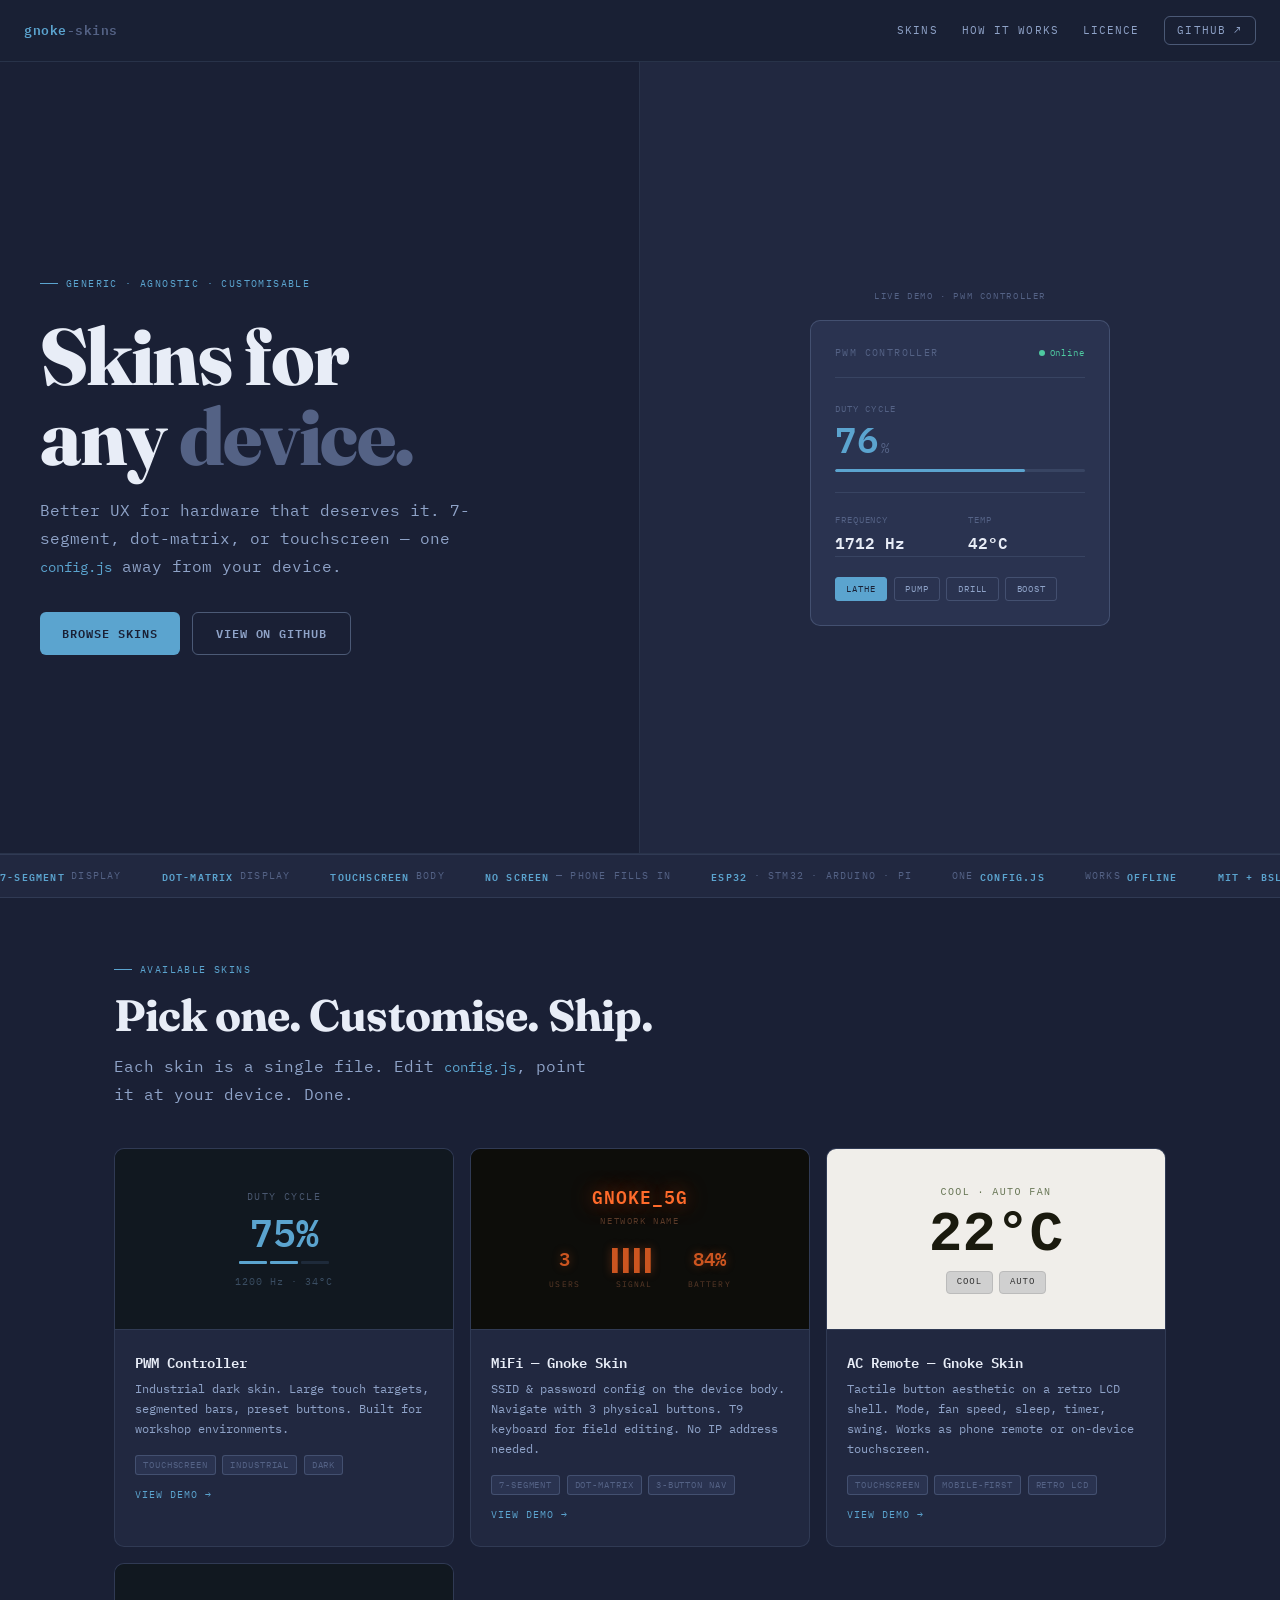
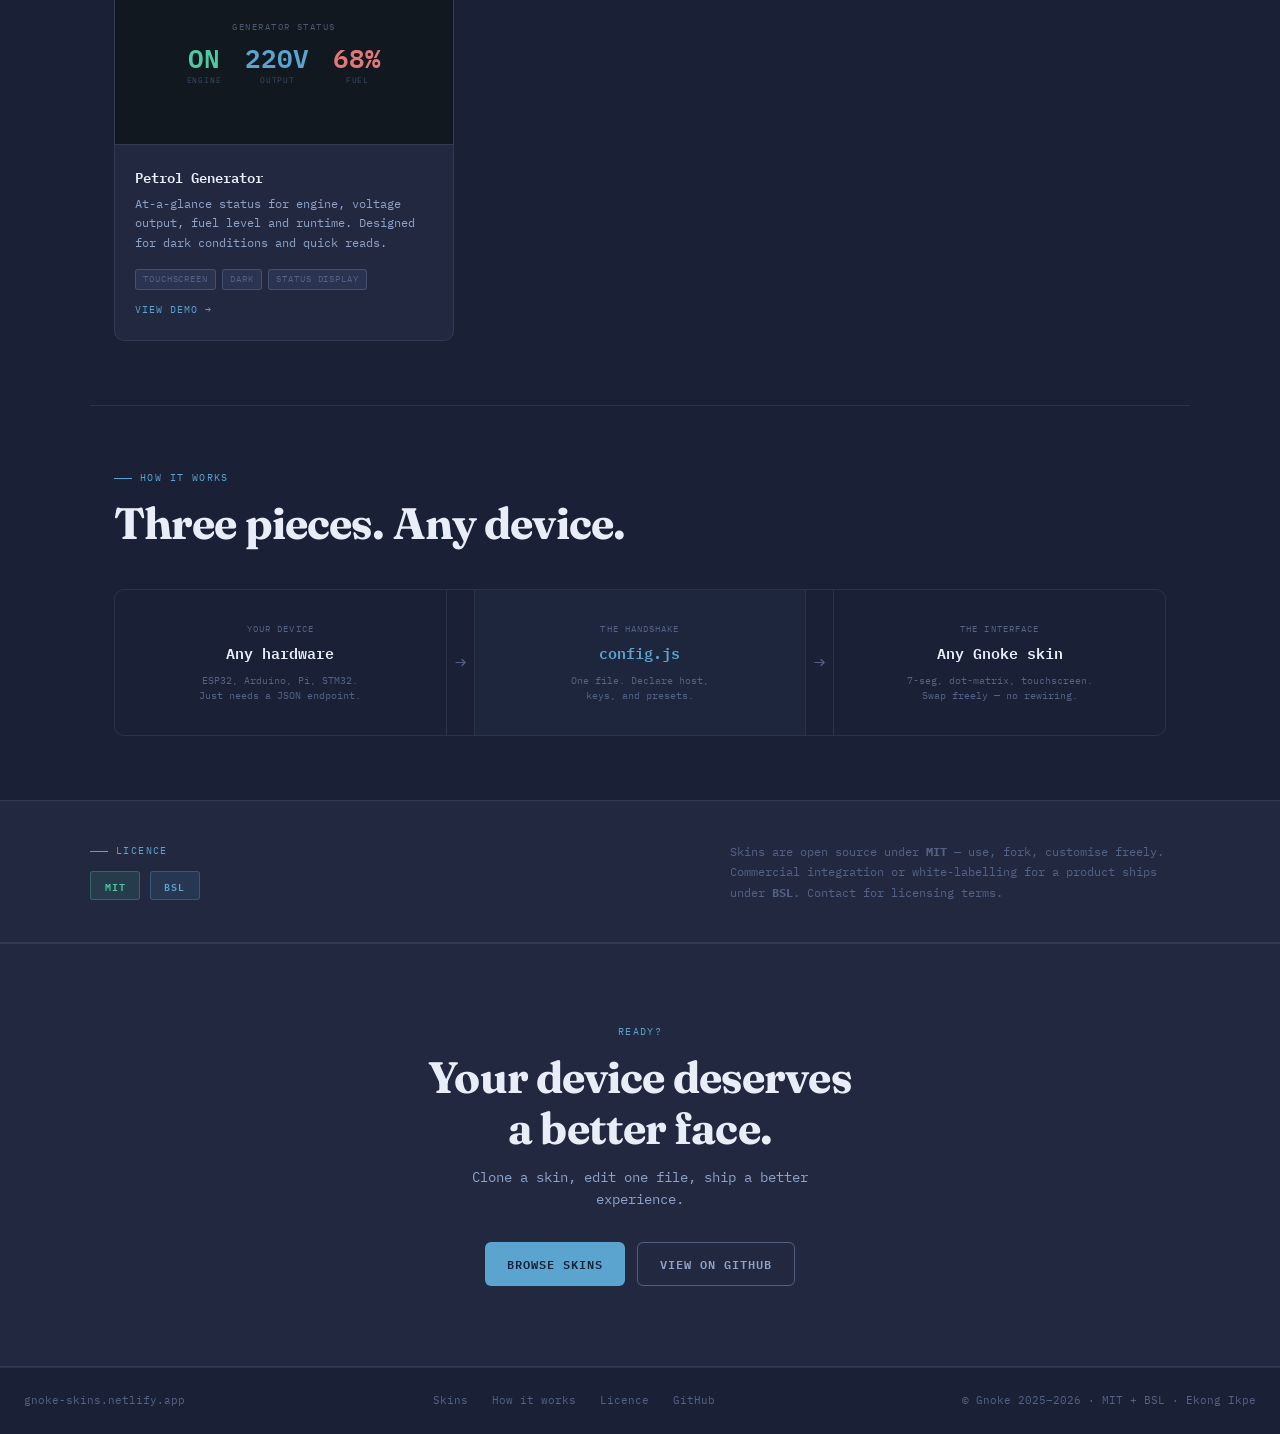
==== commit fe3398bc: "Add files via upload" ====
--- a/index.html
+++ b/index.html
@@ -2,289 +2,513 @@
 <html lang="en">
 <head>
 <meta charset="UTF-8">
-<meta name="viewport" content="width=device-width,initial-scale=1.0,maximum-scale=1.0">
-<title>AC Remote — Gnoke Skin</title>
+<meta name="viewport" content="width=device-width,initial-scale=1.0">
+<title>gnoke-skins — UI skins for any device</title>
+<meta name="description" content="Generic, agnostic UI skins for hardware devices. 7-segment, dot-matrix, touchscreen — one config.js away.">
+<link rel="preconnect" href="https://fonts.googleapis.com">
+<link rel="preconnect" href="https://fonts.gstatic.com" crossorigin>
+<link href="https://fonts.googleapis.com/css2?family=IBM+Plex+Mono:wght@400;600&family=Fraunces:opsz,wght@9..144,400;9..144,700;9..144,800&display=swap" rel="stylesheet">
 <style>
-*{margin:0;padding:0;box-sizing:border-box}
-html,body{
-  min-height:100%;background:#d0d0d0;
-  display:flex;justify-content:center;align-items:flex-start;
-  font-family:'Courier New',monospace;
+*,*::before,*::after{box-sizing:border-box;margin:0;padding:0}
+html{scroll-behavior:smooth;font-size:16px}
+img,svg{display:block;max-width:100%}
+a{color:inherit;text-decoration:none}
+button{cursor:pointer;font-family:inherit;border:none;background:none}
+ul{list-style:none}
+
+:root{
+  --bg:#1a2035;--bg2:#212840;--bg3:#2a3350;--bg4:#33405f;
+  --border:rgba(180,210,255,.10);--border2:rgba(180,210,255,.18);--border3:rgba(180,210,255,.32);
+  --text:#e8edf7;--text2:#8fa3c8;--text3:#546285;
+  --accent:#5ba4cf;--accent-h:#7ab8dc;--green:#4ec9a0;--red:#e07878;
+  --mono:'IBM Plex Mono',monospace;--serif:'Fraunces',serif;
+  --r:6px;--rlg:10px;
 }
 
-/* Mobile: full screen. Tablet/PC: centered card */
-.skin{
-  width:100%;
-  max-width:420px;
-  min-height:100vh;
-  display:flex;
-  flex-direction:column;
-  background:#d0d0d0;
+body{background:var(--bg);color:var(--text);font-family:var(--mono);line-height:1.6;-webkit-font-smoothing:antialiased;min-height:100vh;display:flex;flex-direction:column}
+main{flex:1}
+h1{font-family:var(--serif);font-size:clamp(2.4rem,8vw,5rem);font-weight:800;line-height:1.0;letter-spacing:-.02em}
+h2{font-family:var(--serif);font-size:clamp(1.75rem,5vw,2.75rem);font-weight:700;letter-spacing:-.02em;line-height:1.15}
+h3{font-size:.9rem;font-weight:600;letter-spacing:.02em;margin-bottom:.5rem}
+p.lead{font-size:1rem;color:var(--text2);line-height:1.75;max-width:480px}
+code{font-family:var(--mono);font-size:.85em;color:var(--accent)}
+.section{padding:4rem 1.5rem;max-width:1100px;margin:0 auto}
+.tag{font-size:10px;letter-spacing:.14em;text-transform:uppercase;color:var(--accent);margin-bottom:.75rem;display:flex;align-items:center;gap:.5rem}
+.tag::before{content:'';width:18px;height:1px;background:var(--accent);display:inline-block}
+.tag.center{justify-content:center}
+.tag.center::before{display:none}
+
+/* Nav */
+.site-nav{display:flex;align-items:center;justify-content:space-between;padding:1rem 1.5rem;border-bottom:.5px solid var(--border);background:rgba(26,32,53,.97);position:sticky;top:0;z-index:100;backdrop-filter:blur(8px)}
+.nav-logo{font-size:13px;font-weight:600;letter-spacing:.04em;color:var(--accent)}
+.nav-logo span{color:var(--text3)}
+.nav-links{display:flex;align-items:center;gap:1.5rem}
+.nav-links a{font-size:11px;letter-spacing:.1em;text-transform:uppercase;color:var(--text2);transition:color .15s}
+.nav-links a:hover{color:var(--text)}
+.nav-gh{border:.5px solid var(--border3);color:var(--text2)!important;padding:.3rem .8rem;border-radius:var(--r);font-size:11px!important;transition:all .15s!important}
+.nav-gh:hover{border-color:var(--text2)!important;color:var(--text)!important}
+.nav-hamburger{display:none;flex-direction:column;gap:4px;padding:4px}
+.nav-hamburger span{display:block;width:20px;height:1.5px;background:var(--text2);border-radius:1px}
+.nav-drawer{display:none;flex-direction:column;background:var(--bg2);border-bottom:.5px solid var(--border2);padding:.5rem 0}
+.nav-drawer a{font-size:12px;letter-spacing:.1em;text-transform:uppercase;color:var(--text2);padding:.75rem 1.5rem;border-bottom:.5px solid var(--border);transition:color .15s}
+.nav-drawer a:last-child{border-bottom:none}
+.nav-drawer a:hover{color:var(--text)}
+.nav-drawer.open{display:flex}
+
+/* Buttons */
+.btn{display:inline-flex;align-items:center;gap:.5rem;font-family:var(--mono);font-size:12px;font-weight:600;letter-spacing:.08em;text-transform:uppercase;padding:.7rem 1.4rem;border-radius:var(--r);transition:all .15s;white-space:nowrap}
+.btn-primary{background:var(--accent);color:#1a2035}
+.btn-primary:hover{background:var(--accent-h);transform:translateY(-1px)}
+.btn-ghost{border:.5px solid var(--border3);color:var(--text2)}
+.btn-ghost:hover{border-color:var(--text2);color:var(--text);background:rgba(180,210,255,.06)}
+
+/* Hero */
+.hero{display:grid;grid-template-columns:1fr 1fr;min-height:88vh;border-bottom:.5px solid var(--border)}
+.hero-content{padding:4rem 2.5rem 3rem;display:flex;flex-direction:column;justify-content:center;border-right:.5px solid var(--border)}
+.hero-content h1{margin:.75rem 0 1.25rem}
+.hero-content h1 .dim{color:var(--text3)}
+.hero-btn-row{display:flex;gap:.75rem;flex-wrap:wrap;margin-top:2rem}
+.hero-demo{background:var(--bg2);display:flex;flex-direction:column;align-items:center;justify-content:center;padding:3rem 2rem;gap:1rem}
+.demo-eyebrow{font-size:9px;letter-spacing:.18em;text-transform:uppercase;color:var(--text3);text-align:center}
+
+/* Ticker */
+.ticker-wrap{overflow:hidden;border-top:.5px solid var(--border);border-bottom:.5px solid var(--border);background:var(--bg2);padding:.5rem 0;white-space:nowrap}
+.ticker-inner{display:inline-flex;gap:2.5rem;animation:tick 28s linear infinite}
+.ticker-item{font-size:10px;letter-spacing:.12em;text-transform:uppercase;color:var(--text3);display:inline-flex;align-items:center;gap:.4rem}
+.ticker-item b{color:var(--accent);font-weight:600}
+@keyframes tick{from{transform:translateX(0)}to{transform:translateX(-50%)}}
+
+/* Skins grid */
+.skins-grid{display:grid;grid-template-columns:repeat(auto-fit,minmax(280px,1fr));gap:1rem;margin-top:2.5rem}
+.skin-card{border:.5px solid var(--border);border-radius:var(--rlg);overflow:hidden;transition:border-color .2s,transform .2s;background:var(--bg2)}
+.skin-card:hover{border-color:var(--border3);transform:translateY(-3px)}
+.skin-preview{height:180px;display:flex;align-items:center;justify-content:center}
+.skin-preview.dark{background:#111820}
+.skin-preview.light{background:#f0eeea}
+.skin-preview.seg{background:#0d0d0a}
+.skin-info{padding:1.25rem;border-top:.5px solid var(--border)}
+.skin-name{font-size:.9rem;font-weight:600;margin-bottom:.35rem}
+.skin-desc{font-size:.78rem;color:var(--text2);line-height:1.6;margin-bottom:1rem}
+.skin-tags{display:flex;gap:.4rem;flex-wrap:wrap}
+.skin-tag{font-size:9px;letter-spacing:.1em;text-transform:uppercase;padding:2px 7px;border-radius:3px;background:var(--bg3);border:.5px solid var(--border2);color:var(--text3)}
+.skin-link{font-size:10px;letter-spacing:.1em;text-transform:uppercase;color:var(--accent);margin-top:.75rem;display:inline-block;transition:color .15s}
+.skin-link:hover{color:var(--accent-h)}
+
+/* How it works */
+.how-grid{display:grid;grid-template-columns:1fr auto 1fr auto 1fr;align-items:center;border:.5px solid var(--border);border-radius:var(--rlg);overflow:hidden;margin-top:2.5rem}
+.how-node{padding:2rem 1.5rem;text-align:center}
+.how-node.hi{background:rgba(91,164,207,.05)}
+.how-arrow{padding:0 .5rem;color:var(--text3);font-size:1.2rem;border-left:.5px solid var(--border);border-right:.5px solid var(--border);align-self:stretch;display:flex;align-items:center;justify-content:center}
+.how-label{font-size:9px;letter-spacing:.12em;text-transform:uppercase;color:var(--text3);margin-bottom:6px}
+.how-name{font-size:.95rem;font-weight:600;color:var(--text)}
+.how-node.hi .how-name{color:var(--accent)}
+.how-detail{font-size:10px;color:var(--text3);margin-top:6px;line-height:1.5}
+
+/* Licence band */
+.lic-band{border-top:.5px solid var(--border);border-bottom:.5px solid var(--border);background:var(--bg2);padding:2.5rem 1.5rem}
+.lic-inner{max-width:1100px;margin:0 auto;display:flex;flex-wrap:wrap;gap:1.5rem;align-items:center;justify-content:space-between}
+.lic-pills{display:flex;gap:.6rem;flex-wrap:wrap}
+.lic-pill{font-size:10px;letter-spacing:.1em;text-transform:uppercase;padding:.35rem .85rem;border-radius:3px;font-weight:600}
+.lic-pill.mit{background:rgba(78,201,160,.12);color:var(--green);border:.5px solid rgba(78,201,160,.3)}
+.lic-pill.bsl{background:rgba(91,164,207,.12);color:var(--accent);border:.5px solid rgba(91,164,207,.3)}
+.lic-note{font-size:.78rem;color:var(--text3);max-width:460px;line-height:1.65}
+
+/* CTA band */
+.cta-band{border-top:.5px solid var(--border);border-bottom:.5px solid var(--border);background:var(--bg2);padding:5rem 1.5rem;text-align:center}
+.cta-band h2{margin:.5rem 0 .75rem}
+.cta-band p{color:var(--text2);max-width:400px;margin:0 auto 2rem;font-size:.875rem}
+.cta-buttons{display:flex;gap:.75rem;justify-content:center;flex-wrap:wrap}
+
+/* Footer */
+.site-footer{padding:1.5rem;border-top:.5px solid var(--border);display:flex;flex-wrap:wrap;gap:1rem;align-items:center;justify-content:space-between;font-size:11px;color:var(--text3)}
+.site-footer a:hover{color:var(--text2)}
+.site-footer nav{display:flex;gap:1.5rem}
+
+/* Live demo widget */
+.skin-widget{width:100%;max-width:300px;background:var(--bg3);border:.5px solid var(--border2);border-radius:var(--rlg);padding:1.5rem}
+.sw-header{display:flex;align-items:center;justify-content:space-between;margin-bottom:1.5rem;padding-bottom:1rem;border-bottom:.5px solid var(--border)}
+.sw-title{font-size:10px;letter-spacing:.14em;text-transform:uppercase;color:var(--text3)}
+.sw-online{display:flex;align-items:center;gap:5px;font-size:9px;letter-spacing:.1em;color:var(--green)}
+.sw-dot{width:6px;height:6px;border-radius:50%;background:var(--green);animation:blink 2s ease-in-out infinite}
+@keyframes blink{0%,100%{opacity:1}50%{opacity:.25}}
+.sw-metric{margin-bottom:1.25rem}
+.sw-label{font-size:9px;letter-spacing:.12em;text-transform:uppercase;color:var(--text3);margin-bottom:5px}
+.sw-val{font-size:2.25rem;font-weight:600;color:var(--accent);line-height:1}
+.sw-unit{font-size:.9rem;color:var(--text3);margin-left:2px}
+.sw-bar-track{height:3px;background:var(--border);border-radius:2px;margin-top:8px;overflow:hidden}
+.sw-bar-fill{height:100%;background:var(--accent);border-radius:2px;transition:width .5s ease}
+.sw-row{display:grid;grid-template-columns:1fr 1fr;gap:1rem;padding-top:1.25rem;border-top:.5px solid var(--border)}
+.sw-mini-label{font-size:9px;letter-spacing:.1em;text-transform:uppercase;color:var(--text3)}
+.sw-mini-val{font-size:1rem;font-weight:600;color:var(--text);margin-top:3px}
+.sw-presets{display:flex;gap:.4rem;flex-wrap:wrap;padding-top:1.25rem;border-top:.5px solid var(--border)}
+.sw-preset{font-size:9px;letter-spacing:.1em;text-transform:uppercase;padding:.35rem .65rem;border:.5px solid var(--border2);border-radius:3px;color:var(--text2);cursor:pointer;transition:all .15s;background:none;font-family:var(--mono)}
+.sw-preset:hover,.sw-preset.active{background:var(--accent);color:#1a2035;border-color:var(--accent)}
+
+/* 7-seg demo */
+.seg-demo{font-family:'IBM Plex Mono',monospace;text-align:center;padding:1.5rem}
+.seg-num{font-size:3.5rem;font-weight:600;color:#ff6b2b;letter-spacing:.1em;text-shadow:0 0 20px rgba(255,107,43,.5),0 0 40px rgba(255,107,43,.2);line-height:1}
+.seg-label{font-size:9px;letter-spacing:.18em;text-transform:uppercase;color:#5a3a28;margin-top:.5rem}
+.seg-row{display:flex;justify-content:center;gap:2rem;margin-top:1rem}
+.seg-small{text-align:center}
+.seg-small-num{font-size:1.2rem;font-weight:600;color:#cc5520;text-shadow:0 0 10px rgba(204,85,32,.4)}
+.seg-small-lbl{font-size:8px;letter-spacing:.14em;text-transform:uppercase;color:#5a3a28;margin-top:3px}
+
+/* Responsive */
+@media(max-width:800px){
+  .hero{grid-template-columns:1fr;min-height:auto}
+  .hero-content{border-right:none;border-bottom:.5px solid var(--border);padding:3rem 1.5rem 2.5rem}
+  .hero-demo{padding:2.5rem 1.5rem}
+  .how-grid{grid-template-columns:1fr}
+  .how-arrow{display:none}
+  .how-node{border-bottom:.5px solid var(--border)}
+  .how-node:last-child{border-bottom:none}
 }
-
-@media(min-width:480px){
-  html,body{align-items:center;padding:32px 0 48px}
-  .skin{
-    min-height:unset;
-    width:380px;
-    border-radius:28px;
-    overflow:hidden;
-    box-shadow:0 12px 48px rgba(0,0,0,.28);
-  }
+@media(max-width:640px){
+  .nav-links{display:none}
+  .nav-hamburger{display:flex}
+  .section{padding:3rem 1rem}
+  h1{font-size:2.2rem}
+  h2{font-size:1.6rem}
+  .cta-band{padding:3.5rem 1rem}
+  .lic-inner{flex-direction:column;align-items:flex-start}
 }
-
-.device-label{text-align:center;font-size:10px;letter-spacing:.22em;text-transform:uppercase;color:#888;padding:14px 0 8px}
-
-/* LCD shell */
-.lcd-shell{
-  background:#8a9070;
-  padding:8px 8px 0;
-}
-.lcd{
-  background:#b8c2a0;
-  padding:16px 18px 18px;
-  display:flex;flex-direction:column;gap:10px;
-  box-shadow:inset 0 0 22px rgba(0,0,0,.18);
-  position:relative;overflow:hidden;
-}
-.lcd::before{
-  content:'';position:absolute;inset:0;
-  background:repeating-linear-gradient(0deg,transparent,transparent 3px,rgba(0,0,0,.03) 3px,rgba(0,0,0,.03) 4px);
-  pointer-events:none;z-index:1;
-}
-.status-row{display:flex;align-items:center;justify-content:space-between}
-.pwr-dot{width:11px;height:11px;border-radius:50%;border:1.5px solid #2a2a1a;background:#6a7858;transition:background .2s;flex-shrink:0}
-.pwr-dot.on{background:#2a2a1a}
-.mode-block{display:flex;flex-direction:column;align-items:center;gap:2px}
-.mode-ico{font-size:22px;line-height:1}
-.mode-lbl{font-size:9px;letter-spacing:.16em;color:#3a3a2a;text-transform:uppercase;font-weight:bold}
-.fan-block{display:flex;flex-direction:column;align-items:center;gap:3px}
-.fan-bars{display:flex;align-items:flex-end;gap:3px;height:18px}
-.fan-bar{width:5px;background:#2a2a1a;border-radius:1px;transition:height .2s}
-.fan-lbl{font-size:9px;letter-spacing:.1em;color:#4a4a3a;text-transform:uppercase}
-.temp-row{display:flex;align-items:baseline;justify-content:center;gap:4px}
-.big-num{font-size:clamp(72px,22vw,96px);font-weight:bold;color:#1a1a0e;line-height:1;letter-spacing:-.02em}
-.big-unit{font-size:22px;color:#3a3a2a}
-.info-row{display:flex;justify-content:space-between;border-top:.5px solid rgba(0,0,0,.12);padding-top:8px}
-.info-item{display:flex;flex-direction:column;align-items:center;gap:2px}
-.info-k{font-size:8px;letter-spacing:.14em;color:#5a5a4a;text-transform:uppercase}
-.info-v{font-size:12px;font-weight:bold;color:#1a1a0e}
-
-/* gap strip */
-.gap-strip{height:16px;background:#c8cfc0}
-
-/* Button shell */
-.btn-shell{
-  background:#ebe8e0;
-  flex:1;
-  padding:16px 14px 28px;
-  border:1px solid #ccc;
-  border-top:none;
-}
-.sec-lbl{font-size:11px;font-weight:700;text-transform:uppercase;color:#333;text-align:center;margin-bottom:8px}
-
-/* power */
-.power-zone{display:flex;justify-content:center;margin-bottom:16px}
-.power-btn{
-  width:56px;height:56px;border-radius:50%;
-  background:#ebe8e0;color:#111;border:1px solid #ccc;
-  font-family:'Courier New',monospace;font-size:11px;font-weight:700;text-transform:uppercase;
-  cursor:pointer;display:flex;flex-direction:column;align-items:center;justify-content:center;gap:2px;
-  box-shadow:0 4px 0 #bbb,0 5px 8px rgba(0,0,0,.12);
-  transition:transform .08s,box-shadow .08s,background .1s,color .1s;
-  -webkit-tap-highlight-color:transparent;user-select:none;touch-action:manipulation;
-}
-.power-btn:active{transform:translateY(4px);box-shadow:0 1px 0 #bbb}
-.power-btn.on{background:#ff3a3a;color:#fff;border-color:#ff3a3a;box-shadow:0 4px 0 #a01010}
-.power-btn.on:active{box-shadow:0 1px 0 #a01010}
-.power-btn .ico{font-size:20px;line-height:1}
-
-/* temp */
-.temp-zone{display:flex;align-items:center;justify-content:center;gap:12px;margin-bottom:16px}
-.temp-btn{
-  width:64px;height:44px;border-radius:10px;
-  background:#ebe8e0;color:#111;border:1px solid #ccc;font-size:20px;
-  cursor:pointer;display:flex;align-items:center;justify-content:center;
-  box-shadow:0 4px 0 #bbb,0 5px 8px rgba(0,0,0,.1);
-  transition:transform .08s,box-shadow .08s;
-  -webkit-tap-highlight-color:transparent;user-select:none;touch-action:manipulation;
-}
-.temp-btn:active{transform:translateY(4px);box-shadow:0 1px 0 #bbb}
-.temp-mid{font-size:10px;color:#555;letter-spacing:.08em;text-transform:uppercase;text-align:center;width:40px;line-height:1.5;font-weight:700}
-
-/* grids */
-.grid4{display:grid;grid-template-columns:repeat(4,1fr);gap:8px;margin-bottom:14px;width:100%}
-.g-btn{
-  background:#e8e4db;color:#111;border:1px solid #ccc;border-radius:10px;
-  padding:10px 4px 8px;
-  font-family:'Courier New',monospace;font-size:11px;font-weight:700;text-transform:uppercase;
-  cursor:pointer;display:flex;flex-direction:column;align-items:center;gap:5px;
-  box-shadow:0 3px 0 #bbb,0 4px 6px rgba(0,0,0,.08);
-  transition:transform .08s,box-shadow .08s,color .1s,background .1s,border-color .1s;
-  -webkit-tap-highlight-color:transparent;user-select:none;
-  min-width:0;touch-action:manipulation;
-}
-.g-btn:active{transform:translateY(3px);box-shadow:0 1px 0 #bbb}
-.g-btn.active{background:#e8f0e0;color:#2a4a1a;border-color:#a8c898;box-shadow:0 3px 0 #8aa870}
-.g-btn .ico{font-size:18px;line-height:1}
-
-/* utils — 3 across */
-.grid3{display:grid;grid-template-columns:repeat(3,1fr);gap:8px}
-.u-btn{
-  background:#e8e4db;color:#111;border:1px solid #ccc;border-radius:10px;
-  padding:12px 4px;
-  font-family:'Courier New',monospace;font-size:11px;font-weight:700;text-transform:uppercase;
-  cursor:pointer;display:flex;flex-direction:column;align-items:center;gap:5px;
-  box-shadow:0 3px 0 #bbb,0 4px 6px rgba(0,0,0,.08);
-  transition:transform .08s,box-shadow .08s,color .1s,background .1s,border-color .1s;
-  -webkit-tap-highlight-color:transparent;user-select:none;
-  min-width:0;touch-action:manipulation;
-}
-.u-btn:active{transform:translateY(3px);box-shadow:0 1px 0 #bbb}
-.u-btn.active{background:#e8f0e0;color:#2a4a1a;border-color:#a8c898;box-shadow:0 3px 0 #8aa870}
-.u-btn .ico{font-size:18px;line-height:1}
 </style>
 </head>
 <body>
-<div class="skin">
-  <div class="device-label">Generic AC — Gnoke Remote</div>
-
-  <div class="lcd-shell">
-    <div class="lcd">
-      <div class="status-row">
-        <div class="pwr-dot" id="pwr-dot"></div>
-        <div class="mode-block">
-          <div class="mode-ico" id="mode-ico">❄️</div>
-          <div class="mode-lbl" id="mode-lbl">Cool</div>
-        </div>
-        <div class="fan-block">
-          <div class="fan-bars">
-            <div class="fan-bar" id="fb1" style="height:4px"></div>
-            <div class="fan-bar" id="fb2" style="height:4px"></div>
-            <div class="fan-bar" id="fb3" style="height:4px"></div>
-            <div class="fan-bar" id="fb4" style="height:4px"></div>
-          </div>
-          <div class="fan-lbl" id="fan-lbl">Auto</div>
-        </div>
-      </div>
-      <div class="temp-row">
-        <span class="big-num" id="temp-num">22</span>
-        <span class="big-unit">°C</span>
-      </div>
-      <div class="info-row">
-        <div class="info-item"><span class="info-k">Sleep</span><span class="info-v" id="sleep-val">Off</span></div>
-        <div class="info-item"><span class="info-k">Timer</span><span class="info-v" id="timer-val">—</span></div>
-        <div class="info-item"><span class="info-k">Swing</span><span class="info-v" id="swing-val">Off</span></div>
-      </div>
-    </div>
+
+<!-- NAV -->
+<nav class="site-nav">
+  <a class="nav-logo" href="#">gnoke<span>-skins</span></a>
+  <div class="nav-links">
+    <a href="#skins">Skins</a>
+    <a href="#how">How it works</a>
+    <a href="#licence">Licence</a>
+    <a class="nav-gh" href="https://github.com/edmundsparrow/gnoke-skins" target="_blank" rel="noopener">GitHub ↗</a>
   </div>
-
-  <div class="gap-strip"></div>
-
-  <div class="btn-shell">
-
-    <div class="power-zone">
-      <button class="power-btn" id="power-btn">
-        <span class="ico">⏻</span>pwr
-      </button>
-    </div>
-
-    <div class="sec-lbl">Temperature</div>
-    <div class="temp-zone">
-      <button class="temp-btn" id="btn-down">▼</button>
-      <div class="temp-mid">set °C</div>
-      <button class="temp-btn" id="btn-up">▲</button>
-    </div>
-
-    <div class="sec-lbl">Mode</div>
-    <div class="grid4">
-      <button class="g-btn active" data-mode="Cool" data-ico="❄️"><span class="ico">❄️</span>cool</button>
-      <button class="g-btn" data-mode="Heat" data-ico="🔆"><span class="ico">🔆</span>heat</button>
-      <button class="g-btn" data-mode="Fan" data-ico="💨"><span class="ico">💨</span>fan</button>
-      <button class="g-btn" data-mode="Dry" data-ico="💧"><span class="ico">💧</span>dry</button>
-    </div>
-
-    <div class="sec-lbl">Fan speed</div>
-    <div class="grid4">
-      <button class="g-btn fan-s active" data-fan="Auto" data-bars="2,4,7,11"><span class="ico">⇅</span>auto</button>
-      <button class="g-btn fan-s" data-fan="Low" data-bars="4,4,4,4"><span class="ico">◌</span>low</button>
-      <button class="g-btn fan-s" data-fan="Med" data-bars="4,6,9,9"><span class="ico">◎</span>med</button>
-      <button class="g-btn fan-s" data-fan="High" data-bars="4,8,11,14"><span class="ico">●</span>high</button>
-    </div>
-
-    <div class="sec-lbl">Options</div>
-    <div class="grid3">
-      <button class="u-btn" id="sleep-btn"><span class="ico">🌙</span>sleep</button>
-      <button class="u-btn" id="timer-btn"><span class="ico">⏱</span><span id="timer-lbl">timer</span></button>
-      <button class="u-btn" id="swing-btn"><span class="ico">↕</span><span id="swing-lbl">swing</span></button>
-    </div>
-
+  <button class="nav-hamburger" aria-label="Open menu" aria-expanded="false">
+    <span></span><span></span><span></span>
+  </button>
+</nav>
+<div class="nav-drawer">
+  <a href="#skins">Skins</a>
+  <a href="#how">How it works</a>
+  <a href="#licence">Licence</a>
+  <a href="https://github.com/edmundsparrow/gnoke-skins" target="_blank" rel="noopener">GitHub ↗</a>
+</div>
+
+<main>
+
+  <!-- HERO -->
+  <section class="hero">
+    <div class="hero-content">
+      <div class="tag">Generic · Agnostic · Customisable</div>
+      <h1>Skins for<br>any <span class="dim">device.</span></h1>
+      <p class="lead">
+        Better UX for hardware that deserves it.
+        7-segment, dot-matrix, or touchscreen —
+        one <code>config.js</code> away from your device.
+      </p>
+      <div class="hero-btn-row">
+        <a class="btn btn-primary" href="#skins">Browse skins</a>
+        <a class="btn btn-ghost" href="https://github.com/edmundsparrow/gnoke-skins" target="_blank" rel="noopener">View on GitHub</a>
+      </div>
+    </div>
+    <div class="hero-demo">
+      <div class="demo-eyebrow">Live demo · PWM Controller</div>
+      <div class="skin-widget">
+        <div class="sw-header">
+          <div class="sw-title">PWM Controller</div>
+          <div class="sw-online"><div class="sw-dot"></div>Online</div>
+        </div>
+        <div class="sw-metric">
+          <div class="sw-label">Duty cycle</div>
+          <div><span class="sw-val" id="dv">75</span><span class="sw-unit">%</span></div>
+          <div class="sw-bar-track"><div class="sw-bar-fill" id="db" style="width:75%"></div></div>
+        </div>
+        <div class="sw-row">
+          <div>
+            <div class="sw-mini-label">Frequency</div>
+            <div class="sw-mini-val"><span id="fv">1200</span> Hz</div>
+          </div>
+          <div>
+            <div class="sw-mini-label">Temp</div>
+            <div class="sw-mini-val"><span id="tv">34</span>°C</div>
+          </div>
+        </div>
+        <div class="sw-presets">
+          <button class="sw-preset active" onclick="demoPreset(45,this)">Lathe</button>
+          <button class="sw-preset" onclick="demoPreset(80,this)">Pump</button>
+          <button class="sw-preset" onclick="demoPreset(60,this)">Drill</button>
+          <button class="sw-preset" onclick="demoPreset(95,this)">Boost</button>
+        </div>
+      </div>
+    </div>
+  </section>
+
+  <!-- TICKER -->
+  <div class="ticker-wrap">
+    <div class="ticker-inner">
+      <span class="ticker-item"><b>7-segment</b> display</span>
+      <span class="ticker-item"><b>Dot-matrix</b> display</span>
+      <span class="ticker-item"><b>Touchscreen</b> body</span>
+      <span class="ticker-item"><b>No screen</b> — phone fills in</span>
+      <span class="ticker-item"><b>ESP32</b> · STM32 · Arduino · Pi</span>
+      <span class="ticker-item">One <b>config.js</b></span>
+      <span class="ticker-item">Works <b>offline</b></span>
+      <span class="ticker-item"><b>MIT + BSL</b> licensed</span>
+      <span class="ticker-item">Single <b>HTML file</b></span>
+      <span class="ticker-item">Device stays <b>untouched</b></span>
+      <!-- duplicate for seamless loop -->
+      <span class="ticker-item"><b>7-segment</b> display</span>
+      <span class="ticker-item"><b>Dot-matrix</b> display</span>
+      <span class="ticker-item"><b>Touchscreen</b> body</span>
+      <span class="ticker-item"><b>No screen</b> — phone fills in</span>
+      <span class="ticker-item"><b>ESP32</b> · STM32 · Arduino · Pi</span>
+      <span class="ticker-item">One <b>config.js</b></span>
+      <span class="ticker-item">Works <b>offline</b></span>
+      <span class="ticker-item"><b>MIT + BSL</b> licensed</span>
+      <span class="ticker-item">Single <b>HTML file</b></span>
+      <span class="ticker-item">Device stays <b>untouched</b></span>
+    </div>
   </div>
-</div>
+
+  <!-- SKINS -->
+  <div class="section" id="skins">
+    <div class="tag">Available skins</div>
+    <h2>Pick one. Customise. Ship.</h2>
+    <p class="lead" style="margin-top:.75rem">
+      Each skin is a single file. Edit <code>config.js</code>, point it at your device. Done.
+    </p>
+
+    <div class="skins-grid">
+
+      <!-- PWM1 -->
+      <div class="skin-card">
+        <div class="skin-preview dark">
+          <div style="text-align:center;font-family:'IBM Plex Mono',monospace">
+            <div style="font-size:10px;letter-spacing:.14em;text-transform:uppercase;color:#4a5870;margin-bottom:8px">Duty cycle</div>
+            <div style="font-size:2.4rem;font-weight:600;color:#5ba4cf;line-height:1">75%</div>
+            <div style="margin-top:10px;display:flex;gap:3px;justify-content:center">
+              <div style="width:28px;height:3px;background:#5ba4cf;border-radius:1px"></div>
+              <div style="width:28px;height:3px;background:#5ba4cf;border-radius:1px"></div>
+              <div style="width:28px;height:3px;background:#1e2a3a;border-radius:1px"></div>
+            </div>
+            <div style="margin-top:10px;font-size:10px;color:#3a4d62;letter-spacing:.1em">1200 Hz · 34°C</div>
+          </div>
+        </div>
+        <div class="skin-info">
+          <div class="skin-name">PWM Controller</div>
+          <div class="skin-desc">Industrial dark skin. Large touch targets, segmented bars, preset buttons. Built for workshop environments.</div>
+          <div class="skin-tags">
+            <span class="skin-tag">Touchscreen</span>
+            <span class="skin-tag">Industrial</span>
+            <span class="skin-tag">Dark</span>
+          </div>
+          <a class="skin-link" href="./pwm1/" target="_blank">View demo →</a>
+        </div>
+      </div>
+
+      <!-- MiFi -->
+      <div class="skin-card">
+        <div class="skin-preview seg">
+          <div class="seg-demo">
+            <div class="seg-num" id="seg-ssid" style="font-size:1.1rem;letter-spacing:.06em;color:#ff6b2b">GNOKE_5G</div>
+            <div class="seg-label">Network name</div>
+            <div class="seg-row">
+              <div class="seg-small">
+                <div class="seg-small-num" id="seg-users">3</div>
+                <div class="seg-small-lbl">Users</div>
+              </div>
+              <div class="seg-small">
+                <div class="seg-small-num" id="seg-sig">▌▌▌▌</div>
+                <div class="seg-small-lbl">Signal</div>
+              </div>
+              <div class="seg-small">
+                <div class="seg-small-num" id="seg-bat">84%</div>
+                <div class="seg-small-lbl">Battery</div>
+              </div>
+            </div>
+          </div>
+        </div>
+        <div class="skin-info">
+          <div class="skin-name">MiFi — Gnoke Skin</div>
+          <div class="skin-desc">SSID & password config on the device body. Navigate with 3 physical buttons. T9 keyboard for field editing. No IP address needed.</div>
+          <div class="skin-tags">
+            <span class="skin-tag">7-segment</span>
+            <span class="skin-tag">Dot-matrix</span>
+            <span class="skin-tag">3-button nav</span>
+          </div>
+          <a class="skin-link" href="./mifi/" target="_blank">View demo →</a>
+        </div>
+      </div>
+
+      <!-- AC Remote -->
+      <div class="skin-card">
+        <div class="skin-preview light">
+          <div style="text-align:center;font-family:'Courier New',monospace">
+            <div style="font-size:10px;letter-spacing:.14em;text-transform:uppercase;color:#6a7858;margin-bottom:6px">Cool · Auto fan</div>
+            <div style="font-size:3.5rem;font-weight:bold;color:#1a1a0e;line-height:1">22°C</div>
+            <div style="margin-top:8px;display:flex;gap:6px;justify-content:center">
+              <div style="padding:3px 10px;background:#d0d0d0;border:1px solid #bbb;border-radius:4px;font-size:9px;color:#333;letter-spacing:.1em;text-transform:uppercase">cool</div>
+              <div style="padding:3px 10px;background:#d0d0d0;border:1px solid #bbb;border-radius:4px;font-size:9px;color:#333;letter-spacing:.1em;text-transform:uppercase">auto</div>
+            </div>
+          </div>
+        </div>
+        <div class="skin-info">
+          <div class="skin-name">AC Remote — Gnoke Skin</div>
+          <div class="skin-desc">Tactile button aesthetic on a retro LCD shell. Mode, fan speed, sleep, timer, swing. Works as phone remote or on-device touchscreen.</div>
+          <div class="skin-tags">
+            <span class="skin-tag">Touchscreen</span>
+            <span class="skin-tag">Mobile-first</span>
+            <span class="skin-tag">Retro LCD</span>
+          </div>
+          <a class="skin-link" href="./ac-remote/" target="_blank">View demo →</a>
+        </div>
+      </div>
+
+      <!-- Petrol Gen -->
+      <div class="skin-card">
+        <div class="skin-preview dark">
+          <div style="text-align:center;font-family:'IBM Plex Mono',monospace">
+            <div style="font-size:9px;letter-spacing:.16em;text-transform:uppercase;color:#4a5870;margin-bottom:10px">Generator status</div>
+            <div style="display:flex;gap:1.5rem;justify-content:center">
+              <div style="text-align:center">
+                <div style="font-size:1.6rem;font-weight:600;color:#4ec9a0;line-height:1">ON</div>
+                <div style="font-size:8px;letter-spacing:.1em;text-transform:uppercase;color:#3a4d62;margin-top:4px">Engine</div>
+              </div>
+              <div style="text-align:center">
+                <div style="font-size:1.6rem;font-weight:600;color:#5ba4cf;line-height:1">220V</div>
+                <div style="font-size:8px;letter-spacing:.1em;text-transform:uppercase;color:#3a4d62;margin-top:4px">Output</div>
+              </div>
+              <div style="text-align:center">
+                <div style="font-size:1.6rem;font-weight:600;color:#e07878;line-height:1">68%</div>
+                <div style="font-size:8px;letter-spacing:.1em;text-transform:uppercase;color:#3a4d62;margin-top:4px">Fuel</div>
+              </div>
+            </div>
+          </div>
+        </div>
+        <div class="skin-info">
+          <div class="skin-name">Petrol Generator</div>
+          <div class="skin-desc">At-a-glance status for engine, voltage output, fuel level and runtime. Designed for dark conditions and quick reads.</div>
+          <div class="skin-tags">
+            <span class="skin-tag">Touchscreen</span>
+            <span class="skin-tag">Dark</span>
+            <span class="skin-tag">Status display</span>
+          </div>
+          <a class="skin-link" href="./petrol-gen/" target="_blank">View demo →</a>
+        </div>
+      </div>
+
+    </div>
+  </div>
+
+  <!-- HOW IT WORKS -->
+  <div class="section" id="how" style="border-top:.5px solid var(--border)">
+    <div class="tag">How it works</div>
+    <h2>Three pieces. Any device.</h2>
+    <div class="how-grid">
+      <div class="how-node">
+        <div class="how-label">Your device</div>
+        <div class="how-name">Any hardware</div>
+        <div class="how-detail">ESP32, Arduino, Pi, STM32.<br>Just needs a JSON endpoint.</div>
+      </div>
+      <div class="how-arrow">→</div>
+      <div class="how-node hi">
+        <div class="how-label">The handshake</div>
+        <div class="how-name">config.js</div>
+        <div class="how-detail">One file. Declare host,<br>keys, and presets.</div>
+      </div>
+      <div class="how-arrow">→</div>
+      <div class="how-node">
+        <div class="how-label">The interface</div>
+        <div class="how-name">Any Gnoke skin</div>
+        <div class="how-detail">7-seg, dot-matrix, touchscreen.<br>Swap freely — no rewiring.</div>
+      </div>
+    </div>
+  </div>
+
+  <!-- LICENCE -->
+  <div class="lic-band" id="licence">
+    <div class="lic-inner">
+      <div>
+        <div class="tag">Licence</div>
+        <div class="lic-pills">
+          <span class="lic-pill mit">MIT</span>
+          <span class="lic-pill bsl">BSL</span>
+        </div>
+      </div>
+      <div class="lic-note">
+        Skins are open source under <strong>MIT</strong> — use, fork, customise freely.
+        Commercial integration or white-labelling for a product ships under <strong>BSL</strong>.
+        Contact for licensing terms.
+      </div>
+    </div>
+  </div>
+
+  <!-- CTA -->
+  <div class="cta-band">
+    <div class="tag center">Ready?</div>
+    <h2>Your device deserves<br>a better face.</h2>
+    <p>Clone a skin, edit one file, ship a better experience.</p>
+    <div class="cta-buttons">
+      <a class="btn btn-primary" href="#skins">Browse skins</a>
+      <a class="btn btn-ghost" href="https://github.com/edmundsparrow/gnoke-skins" target="_blank" rel="noopener">View on GitHub</a>
+    </div>
+  </div>
+
+</main>
+
+<!-- FOOTER -->
+<footer class="site-footer">
+  <span>gnoke-skins.netlify.app</span>
+  <nav>
+    <a href="#skins">Skins</a>
+    <a href="#how">How it works</a>
+    <a href="#licence">Licence</a>
+    <a href="https://github.com/edmundsparrow/gnoke-skins" target="_blank" rel="noopener">GitHub</a>
+  </nav>
+  <span>© Gnoke 2025–2026 · MIT + BSL · Ekong Ikpe</span>
+</footer>
 
 <script>
-let isOn=false,temp=22,sleepOn=false,timerIdx=0,swingIdx=0;
-const timerOpts=[0,1,2,4,8];
-const swingOpts=['Off','Horiz','Vert','Auto'];
-const swingIcos=['↕','↔','↕','✦'];
-
-document.getElementById('power-btn').addEventListener('click',()=>{
-  isOn=!isOn;
-  document.getElementById('power-btn').classList.toggle('on',isOn);
-  document.getElementById('pwr-dot').classList.toggle('on',isOn);
+// Nav hamburger
+const ham = document.querySelector('.nav-hamburger');
+const drawer = document.querySelector('.nav-drawer');
+ham.addEventListener('click', () => {
+  const open = drawer.classList.toggle('open');
+  ham.setAttribute('aria-expanded', open);
 });
-
-document.getElementById('btn-up').addEventListener('click',()=>{
-  if(temp<30){temp++;document.getElementById('temp-num').textContent=temp;}
-});
-document.getElementById('btn-down').addEventListener('click',()=>{
-  if(temp>16){temp--;document.getElementById('temp-num').textContent=temp;}
-});
-
-document.querySelectorAll('[data-mode]').forEach(btn=>{
-  btn.addEventListener('click',()=>{
-    document.querySelectorAll('[data-mode]').forEach(b=>b.classList.remove('active'));
-    btn.classList.add('active');
-    document.getElementById('mode-ico').textContent=btn.dataset.ico;
-    document.getElementById('mode-lbl').textContent=btn.dataset.mode;
-  });
-});
-
-document.querySelectorAll('.fan-s').forEach(btn=>{
-  btn.addEventListener('click',()=>{
-    document.querySelectorAll('.fan-s').forEach(b=>b.classList.remove('active'));
-    btn.classList.add('active');
-    document.getElementById('fan-lbl').textContent=btn.dataset.fan;
-    btn.dataset.bars.split(',').map(Number).forEach((h,i)=>{
-      document.getElementById('fb'+(i+1)).style.height=h+'px';
-    });
-  });
-});
-
-document.getElementById('sleep-btn').addEventListener('click',()=>{
-  sleepOn=!sleepOn;
-  document.getElementById('sleep-btn').classList.toggle('active',sleepOn);
-  document.getElementById('sleep-val').textContent=sleepOn?'On':'Off';
-});
-
-document.getElementById('timer-btn').addEventListener('click',()=>{
-  timerIdx=(timerIdx+1)%timerOpts.length;
-  const h=timerOpts[timerIdx];
-  document.getElementById('timer-lbl').textContent=h===0?'timer':h+'h';
-  document.getElementById('timer-btn').classList.toggle('active',h>0);
-  document.getElementById('timer-val').textContent=h===0?'—':h+'h';
-});
-
-document.getElementById('swing-btn').addEventListener('click',()=>{
-  swingIdx=(swingIdx+1)%swingOpts.length;
-  const s=swingOpts[swingIdx];
-  const ico=swingIcos[swingIdx];
-  document.getElementById('swing-btn').querySelector('.ico').textContent=ico;
-  document.getElementById('swing-lbl').textContent=s.toLowerCase();
-  document.getElementById('swing-btn').classList.toggle('active',swingIdx>0);
-  document.getElementById('swing-val').textContent=s;
-});
+drawer.querySelectorAll('a').forEach(a => a.addEventListener('click', () => drawer.classList.remove('open')));
+
+// Live PWM demo
+let _v = 75, _d = 1;
+function demoUpdate(v) {
+  v = Math.round(v);
+  const f = Math.round(800 + v * 12), t = Math.round(28 + v * 0.18);
+  document.getElementById('dv').textContent = v;
+  document.getElementById('db').style.width = v + '%';
+  document.getElementById('fv').textContent = f;
+  document.getElementById('tv').textContent = t;
+}
+setInterval(() => {
+  _v += _d * (Math.random() * 1.2 + 0.3);
+  if (_v > 83) _d = -1;
+  if (_v < 62) _d = 1;
+  demoUpdate(_v);
+}, 1100);
+function demoPreset(duty, btn) {
+  document.querySelectorAll('.sw-preset').forEach(b => b.classList.remove('active'));
+  btn.classList.add('active');
+  _v = duty; _d = 1; demoUpdate(duty);
+}
+
+// MiFi seg display flicker
+const bats = ['72%','73%','74%','75%','76%','77%','76%','75%'];
+let bi = 0;
+setInterval(() => {
+  bi = (bi + 1) % bats.length;
+  document.getElementById('seg-bat').textContent = bats[bi];
+}, 3000);
 </script>
 </body>
 </html>
-  
